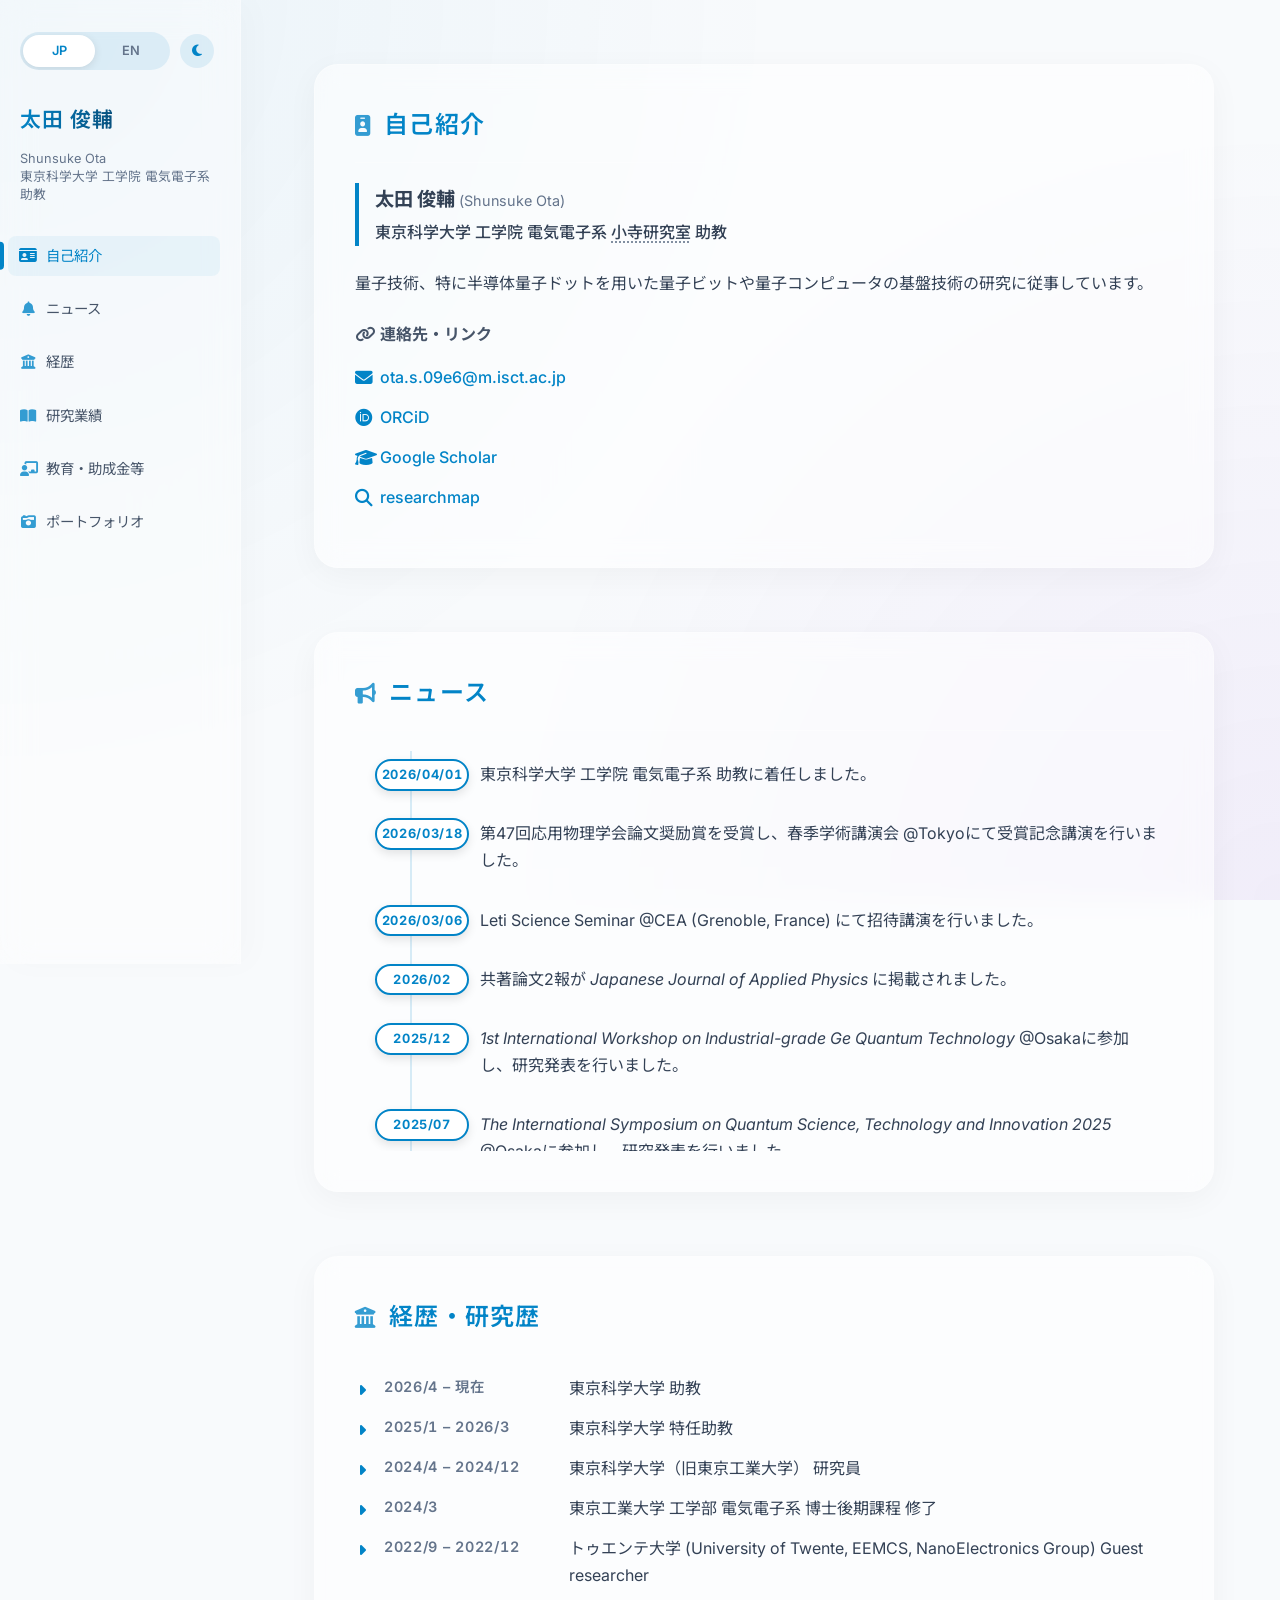
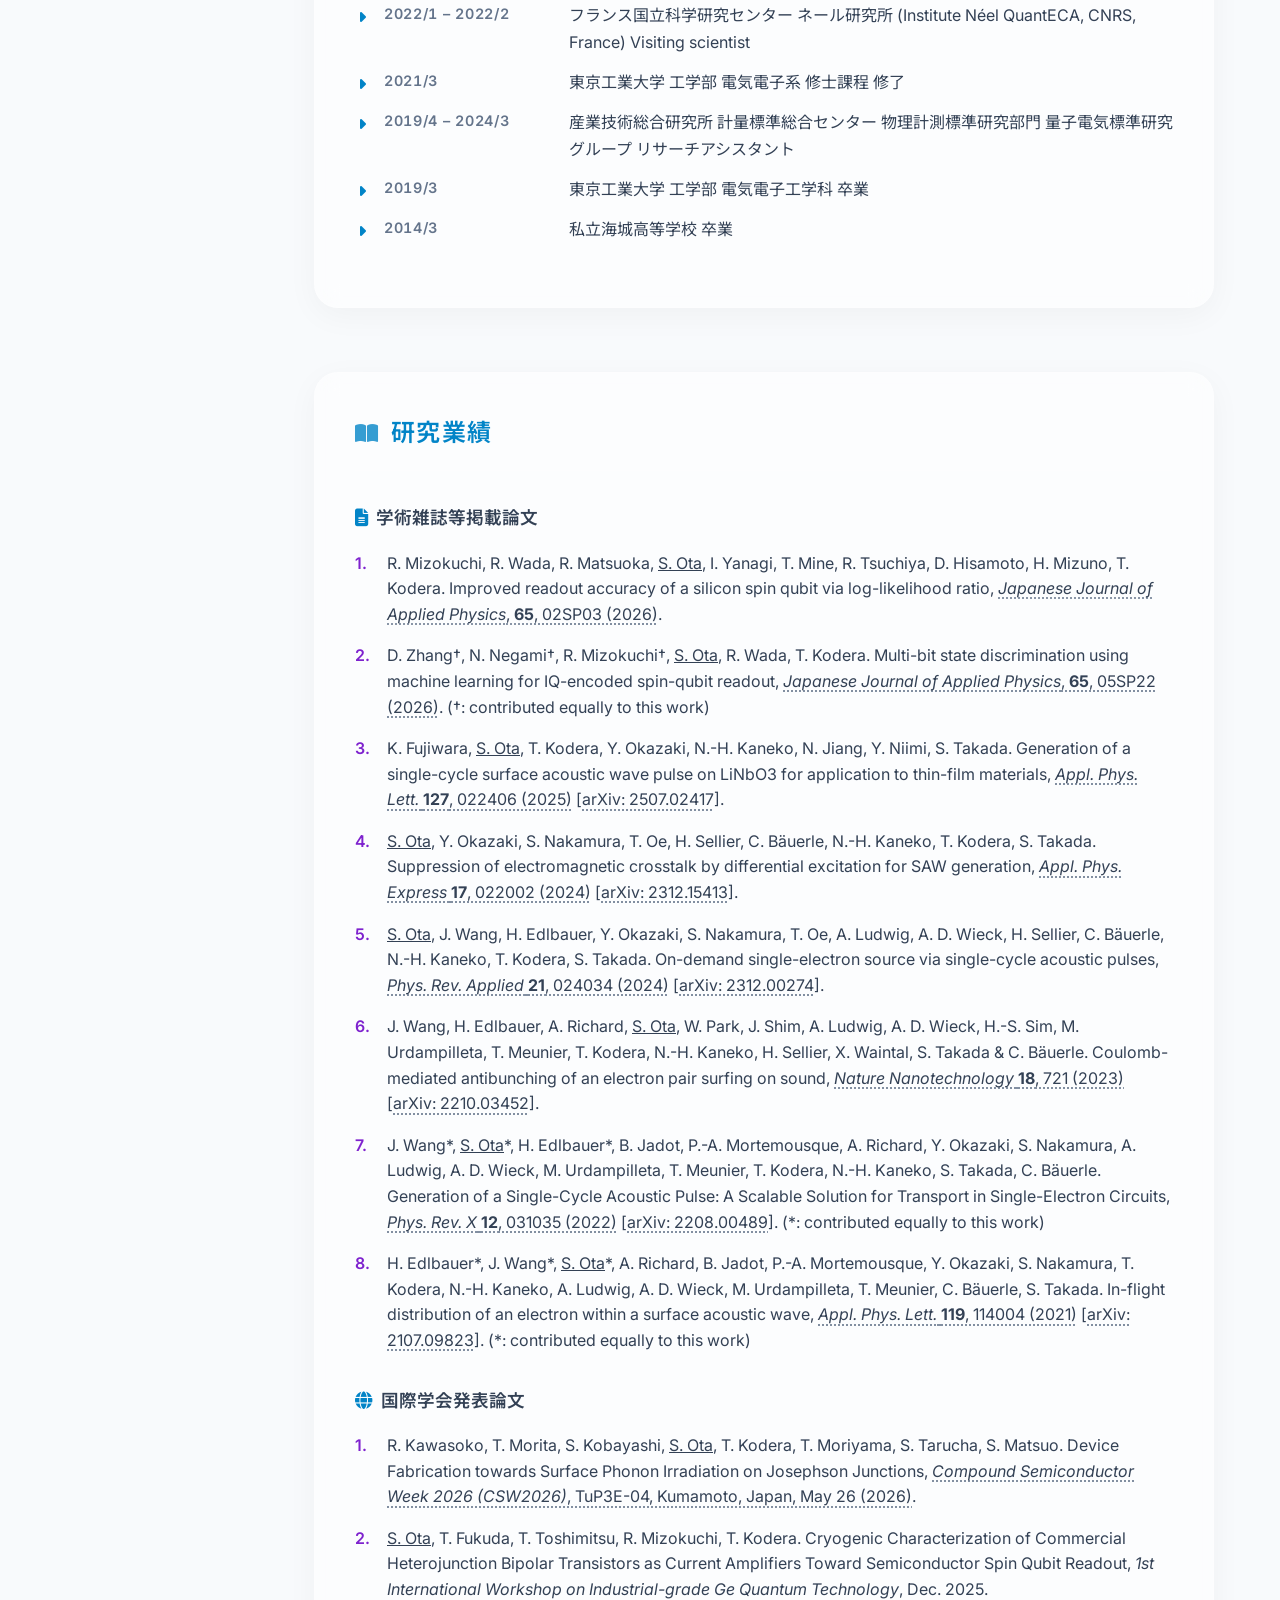
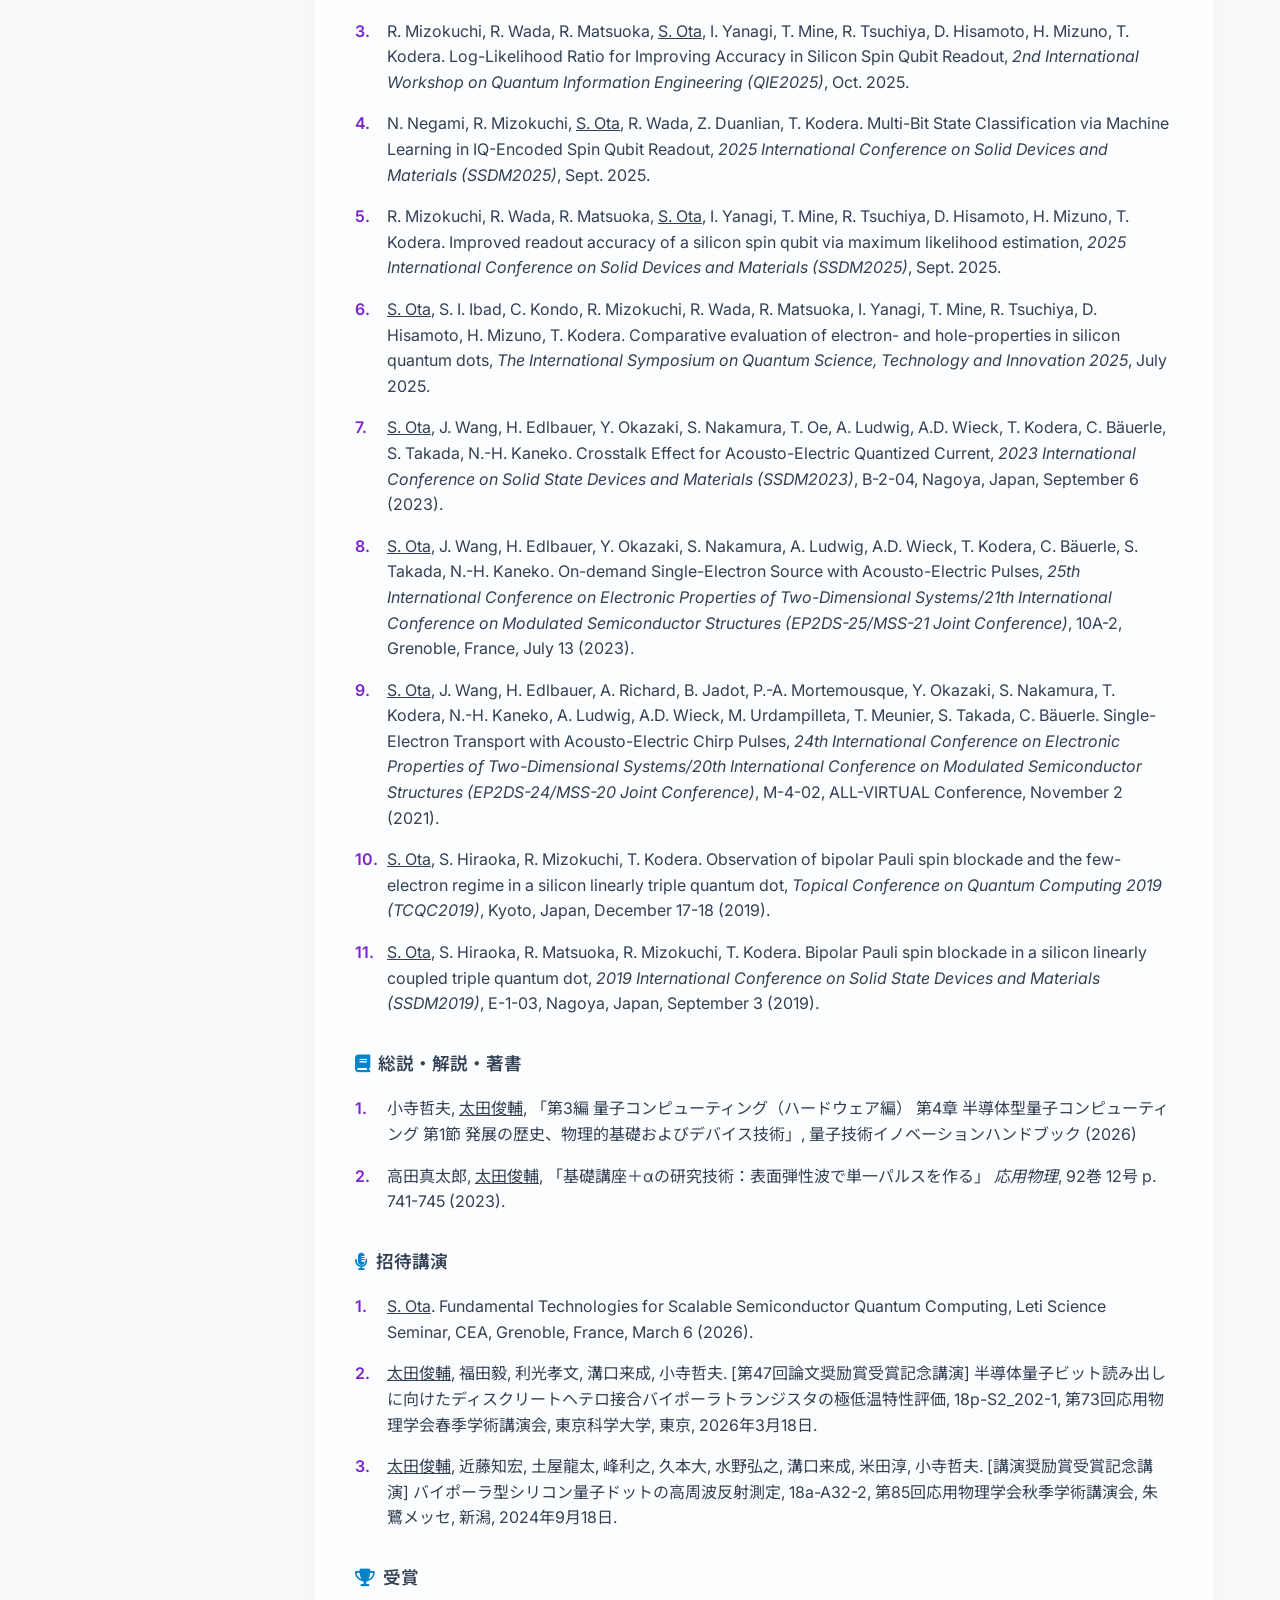
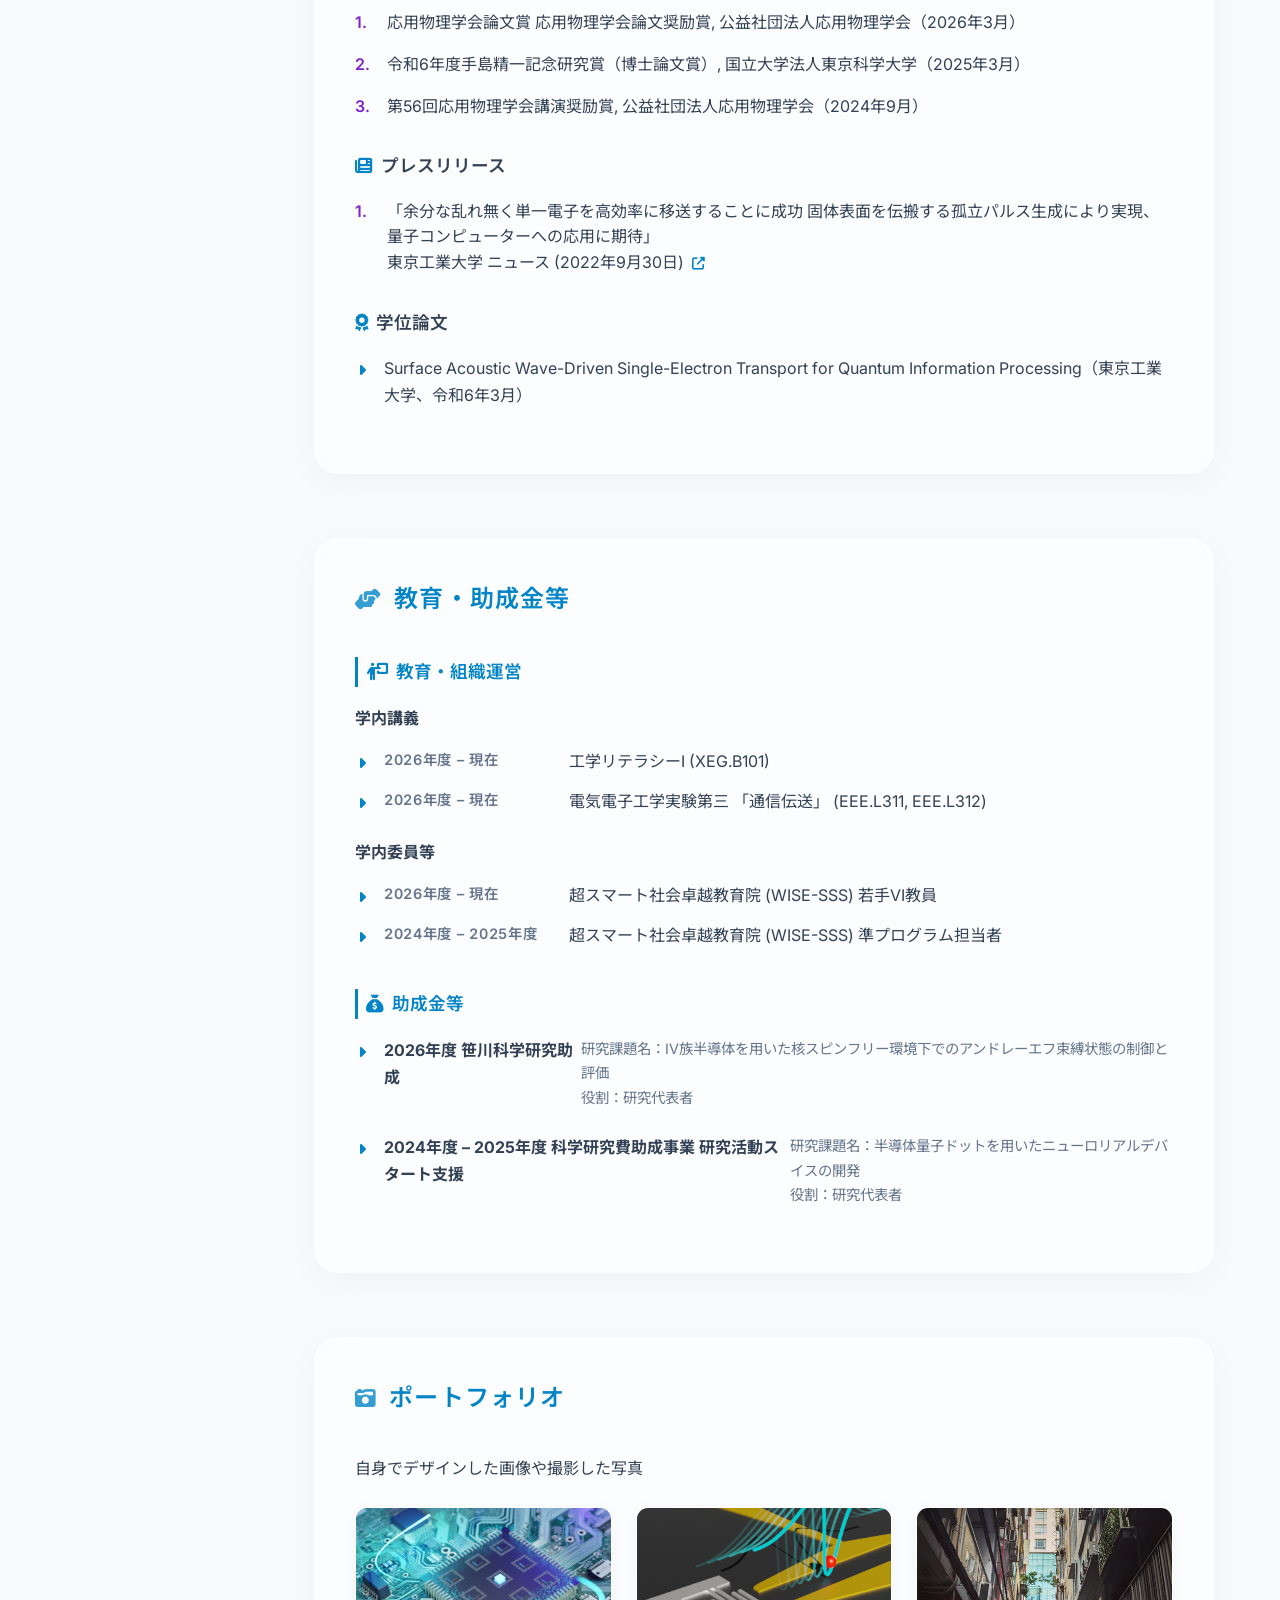
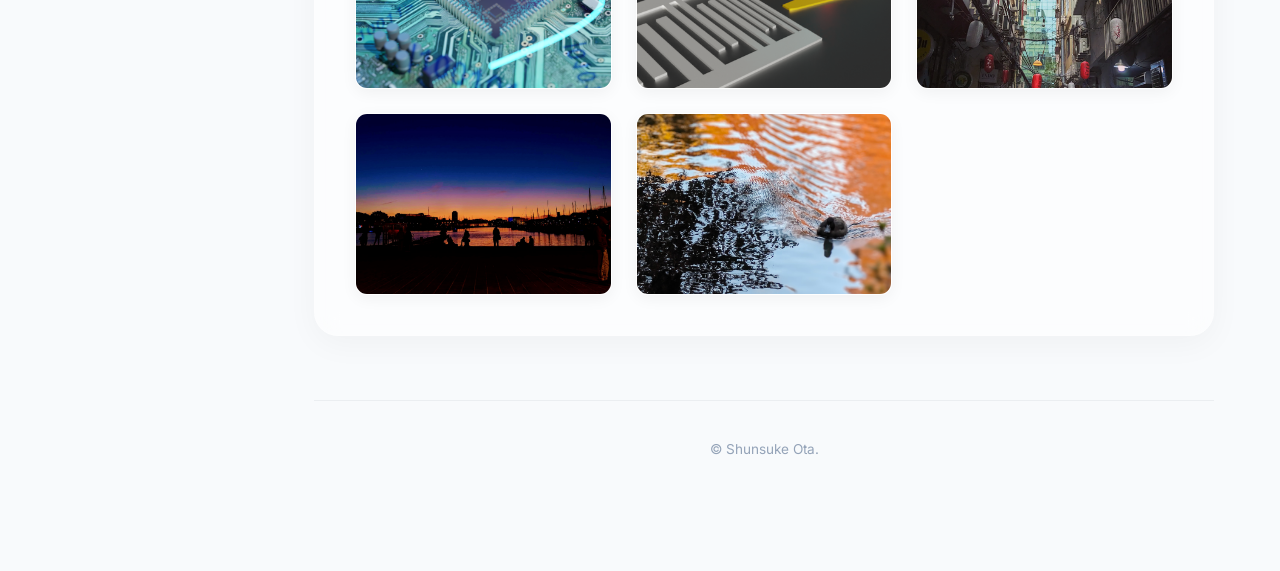
==== index.html @ 8a430a38 "feat: add CSW2026 conference presentation to publication list" ====
<!DOCTYPE html>
<html lang="ja">

<head>
    <!-- Google tag (gtag.js) -->
    <script async src="https://www.googletagmanager.com/gtag/js?id=G-ME966BPNKD"></script>
    <script>
        window.dataLayer = window.dataLayer || [];
        function gtag() { dataLayer.push(arguments); }
        gtag('js', new Date());

        gtag('config', 'G-ME966BPNKD');
    </script>

    <meta charset="UTF-8">
    <meta name="viewport" content="width=device-width, initial-scale=1.0">
    <title>Shunsuke Ota | Assistant Professor</title>
    <!-- モダンなフォントの導入 -->
    <link rel="preconnect" href="https://fonts.googleapis.com">
    <link rel="preconnect" href="https://fonts.gstatic.com" crossorigin>
    <link
        href="https://fonts.googleapis.com/css2?family=Inter:wght@300;400;600&family=Noto+Sans+JP:wght@300;400;500;700&display=swap"
        rel="stylesheet">
    <!-- FontAwesome の導入 -->
    <link rel="stylesheet" href="https://cdnjs.cloudflare.com/ajax/libs/font-awesome/6.4.0/css/all.min.css">
    <link rel="stylesheet" href="index.css">

    <!-- Google検索結果のサイト名設定（構造化データ） -->
    <script type="application/ld+json">
    {
      "@context": "https://schema.org",
      "@type": "WebSite",
      "name": "Academic website (Shunsuke Ota)",
      "url": "https://shunsuke-ota25.github.io"
    }
    </script>

    <!-- SNSや検索エンジン用のサイト名設定 -->
    <meta property="og:site_name" content="Academic website (Shunsuke Ota)">

</head>

<body>

    <div class="quantum-bg"></div>

    <nav>
        <div class="nav-top-buttons">
            <a href="index-en.html" class="lang-switch-container lang-jp" title="Switch to English">
                <span class="lang-switch-btn active">JP</span>
                <span class="lang-switch-btn">EN</span>
            </a>
            <button id="theme-toggle" title="テーマ切り替え">
                <i class="fas fa-moon"></i>
            </button>
        </div>
        <h1>太田 俊輔</h1>
        <p>Shunsuke Ota<br>東京科学大学 工学院 電気電子系 助教</p>
        <ul>
            <li><a href="#profile" class="active"><i class="fas fa-id-card"></i>自己紹介</a></li>
            <li><a href="#news"><i class="fas fa-bell"></i>ニュース</a></li>
            <li><a href="#career"><i class="fas fa-building-columns"></i>経歴</a></li>
            <li><a href="#publications"><i class="fas fa-book-open"></i>研究業績</a></li>
            <li><a href="#activities"><i class="fas fa-chalkboard-user"></i>教育・助成金等</a></li>
            <li><a href="#portfolio"><i class="fas fa-camera-retro"></i>ポートフォリオ</a></li>
        </ul>
    </nav>

    <main>
        <section id="profile">
            <h2><i class="fas fa-id-badge"></i>自己紹介</h2>
            <div style="margin-bottom: 1.5rem; border-left: 4px solid var(--accent-cyan); padding-left: 1rem;">
                <p style="margin: 0; font-size: 1.2rem; font-weight: 700; color: var(--text-color);">太田 俊輔 <span
                        style="font-size: 0.9rem; font-weight: 400; color: #64748b;">(Shunsuke Ota)</span></p>
                <p style="margin: 0.2rem 0 0 0; font-weight: 500;">東京科学大学 工学院 電気電子系 <a
                        href="http://www.quantum.ee.e.titech.ac.jp/" target="_blank" rel="noopener noreferrer"
                        class="stealth-link" title="小寺研究室">小寺研究室</a> 助教</p>
            </div>

            <p>量子技術、特に半導体量子ドットを用いた量子ビットや量子コンピュータの基盤技術の研究に従事しています。</p>

            <div style="margin-top: 1.5rem;">
                <strong style="color: #475569;"><i class="fas fa-link" style="margin-right: 5px;"></i>連絡先・リンク</strong>
                <ul class="contact-list">
                    <li><i class="fas fa-envelope"></i> <a
                            href="mailto:ota.s.09e6@m.isct.ac.jp">ota.s.09e6@m.isct.ac.jp</a></li>
                    <li><i class="fab fa-orcid"></i> <a href="https://orcid.org/0000-0001-9884-0443"
                            target="_blank">ORCiD</a></li>
                    <li><i class="fas fa-graduation-cap"></i> <a
                            href="https://scholar.google.co.jp/citations?user=gkm5IYAAAAAJ&hl=ja" target="_blank">Google
                            Scholar</a></li>
                    <li><i class="fas fa-search"></i> <a href="https://researchmap.jp/shunsuke_ota"
                            target="_blank">researchmap</a></li>
                </ul>
            </div>
        </section>

        <section id="news">
            <h2><i class="fas fa-bullhorn"></i>ニュース</h2>
            <div class="news-container">
                <ul class="timeline-list">
                    <li><span class="date">2026/04/01</span> 東京科学大学 工学院 電気電子系 助教に着任しました。</li>
                    <li><span class="date">2026/03/18</span> 第47回応用物理学会論文奨励賞を受賞し、春季学術講演会 @Tokyoにて受賞記念講演を行いました。</li>
                    <li><span class="date">2026/03/06</span> Leti Science Seminar @CEA (Grenoble, France) にて招待講演を行いました。
                    </li>
                    <li><span class="date">2026/02</span> 共著論文2報が <em>Japanese Journal of Applied
                            Physics</em> に掲載されました。</li>
                    <li><span class="date">2025/12</span> <em>1st International Workshop on Industrial-grade Ge Quantum
                            Technology</em> @Osakaに参加し、研究発表を行いました。</li>
                    <li><span class="date">2025/07</span> <em>The International Symposium on Quantum Science, Technology
                            and Innovation 2025</em> @Osakaに参加し、研究発表を行いました。</li>
                    <li><span class="date">2025/03</span> 令和6年度手島精一記念研究賞（博士論文賞）を受賞しました。</li>
                    <li><span class="date">2025/01</span> 東京科学大学 特任助教に着任しました。</li>
                    <li><span class="date">2025</span> 共著論文が <em>Appl. Phys. Lett.</em> に掲載されました。</li>
                    <li><span class="date">2024/09</span> 第56回応用物理学会講演奨励賞を受賞し、秋季学術講演会 @Niigataにて受賞記念講演を行いました。</li>
                    <li><span class="date">2024/04</span> 東京工業大学 研究員に着任しました。</li>
                    <li><span class="date">2024/03</span> 博士（工学）の学位を取得しました。</li>
                    <li><span class="date">2024/02</span> 筆頭論文が <em>Phys. Rev. Applied</em> と <em>Appl. Phys.
                            Express</em> に掲載されました。</li>
                </ul>
            </div>
        </section>

        <section id="career">
            <h2><i class="fas fa-building-columns"></i>経歴・研究歴</h2>
            <ul class="indent-list arrow-list">
                <li><span class="date">2026/4 – 現在</span> 東京科学大学 助教</li>
                <li><span class="date">2025/1 – 2026/3</span> 東京科学大学 特任助教</li>
                <li><span class="date">2024/4 – 2024/12</span> 東京科学大学（旧東京工業大学） 研究員</li>
                <li><span class="date">2024/3</span> 東京工業大学 工学部 電気電子系 博士後期課程 修了</li>
                <li><span class="date">2022/9 – 2022/12</span> トゥエンテ大学 (University of Twente, EEMCS, NanoElectronics
                    Group) Guest researcher</li>
                <li><span class="date">2022/1 – 2022/2</span> フランス国立科学研究センター ネール研究所 (Institute Néel QuantECA, CNRS,
                    France) Visiting scientist</li>
                <li><span class="date">2021/3</span> 東京工業大学 工学部 電気電子系 修士課程 修了</li>
                <li><span class="date">2019/4 – 2024/3</span> 産業技術総合研究所 計量標準総合センター 物理計測標準研究部門 量子電気標準研究グループ リサーチアシスタント
                </li>
                <li><span class="date">2019/3</span> 東京工業大学 工学部 電気電子工学科 卒業</li>
                <li><span class="date">2014/3</span> 私立海城高等学校 卒業</li>
            </ul>
        </section>

        <!-- ※順番を入れ替え（Publicationsが先、Activitiesが後） -->

        <section id="publications">
            <h2><i class="fas fa-book-open"></i>研究業績</h2>



            <h3 style="color:var(--text-color); font-size:1.1rem; font-weight:600; margin-top:2rem;"><i
                    class="fas fa-file-lines" style="color:var(--accent-cyan); margin-right:8px;"></i>学術雑誌等掲載論文</h3>
            <ul class="number-list">
                <li>R. Mizokuchi, R. Wada, R. Matsuoka, <u>S. Ota</u>, I. Yanagi, T. Mine, R. Tsuchiya, D. Hisamoto, H.
                    Mizuno,
                    T. Kodera. Improved readout accuracy of a silicon spin qubit via log-likelihood ratio, <a
                        href="https://doi.org/10.35848/1347-4065/ae2d60" target="_blank" rel="noopener noreferrer"
                        class="stealth-link"><em>Japanese Journal of Applied Physics</em>, <strong>65</strong>, 02SP03
                        (2026)</a>.</li>
                <li>D. Zhang†, N. Negami†, R. Mizokuchi†, <u>S. Ota</u>, R. Wada, T. Kodera. Multi-bit state
                    discrimination
                    using machine learning for IQ-encoded spin-qubit readout, <a
                        href="https://iopscience.iop.org/article/10.35848/1347-4065/ae4520" target="_blank"
                        rel="noopener noreferrer" class="stealth-link"><em>Japanese Journal of Applied Physics</em>,
                        <strong>65</strong>, 05SP22 (2026)</a>. (†: contributed equally to this work)</li>
                <li>K. Fujiwara, <u>S. Ota</u>, T. Kodera, Y. Okazaki, N.-H. Kaneko, N. Jiang, Y. Niimi, S. Takada.
                    Generation
                    of a single-cycle surface acoustic wave pulse on LiNbO3 for application to thin-film materials,
                    <a href="https://doi.org/10.1063/5.0270260" target="_blank" rel="noopener noreferrer"
                        class="stealth-link"><em>Appl. Phys. Lett.</em> <strong>127</strong>, 022406 (2025)</a> [<a
                        href="https://arxiv.org/abs/2507.02417" target="_blank" rel="noopener noreferrer"
                        class="stealth-link">arXiv: 2507.02417</a>].
                </li>
                <li><u>S. Ota</u>, Y. Okazaki, S. Nakamura, T. Oe, H. Sellier, C. Bäuerle, N.-H. Kaneko, T. Kodera, S.
                    Takada.
                    Suppression of electromagnetic crosstalk by differential excitation for SAW generation, <a
                        href="https://iopscience.iop.org/article/10.35848/1882-0786/ad253f" target="_blank"
                        rel="noopener noreferrer" class="stealth-link"><em>Appl. Phys. Express</em> <strong>17</strong>,
                        022002 (2024)</a> [<a href="https://arxiv.org/abs/2312.15413" target="_blank"
                        rel="noopener noreferrer" class="stealth-link">arXiv: 2312.15413</a>].</li>
                <li><u>S. Ota</u>, J. Wang, H. Edlbauer, Y. Okazaki, S. Nakamura, T. Oe, A. Ludwig, A. D. Wieck, H.
                    Sellier, C.
                    Bäuerle, N.-H. Kaneko, T. Kodera, S. Takada. On-demand single-electron source via single-cycle
                    acoustic pulses, <a href="https://doi.org/10.1103/PhysRevApplied.21.024034" target="_blank"
                        rel="noopener noreferrer" class="stealth-link"><em>Phys. Rev. Applied</em> <strong>21</strong>,
                        024034 (2024)</a> [<a href="https://arxiv.org/abs/2312.00274" target="_blank"
                        rel="noopener noreferrer" class="stealth-link">arXiv: 2312.00274</a>].</li>
                <li>J. Wang, H. Edlbauer, A. Richard, <u>S. Ota</u>, W. Park, J. Shim, A. Ludwig, A. D. Wieck, H.-S.
                    Sim, M.
                    Urdampilleta, T. Meunier, T. Kodera, N.-H. Kaneko, H. Sellier, X. Waintal, S. Takada & C. Bäuerle.
                    Coulomb-mediated antibunching of an electron pair surfing on sound, <a
                        href="https://www.nature.com/articles/s41565-023-01368-5" target="_blank"
                        rel="noopener noreferrer" class="stealth-link"><em>Nature Nanotechnology</em>
                        <strong>18</strong>, 721 (2023)</a> [<a href="https://arxiv.org/abs/2210.03452" target="_blank"
                        rel="noopener noreferrer" class="stealth-link">arXiv: 2210.03452</a>].
                </li>
                <li>J. Wang*, <u>S. Ota</u>*, H. Edlbauer*, B. Jadot, P.-A. Mortemousque, A. Richard, Y. Okazaki, S.
                    Nakamura,
                    A. Ludwig, A. D. Wieck, M. Urdampilleta, T. Meunier, T. Kodera, N.-H. Kaneko, S. Takada, C. Bäuerle.
                    Generation of a Single-Cycle Acoustic Pulse: A Scalable Solution for Transport in Single-Electron
                    Circuits, <a href="https://doi.org/10.1103/PhysRevX.12.031035" target="_blank"
                        rel="noopener noreferrer" class="stealth-link"><em>Phys. Rev. X</em> <strong>12</strong>, 031035
                        (2022)</a> [<a href="https://arxiv.org/abs/2208.00489" target="_blank" rel="noopener noreferrer"
                        class="stealth-link">arXiv: 2208.00489</a>]. (*: contributed equally to this
                    work)</li>
                <li>H. Edlbauer*, J. Wang*, <u>S. Ota</u>*, A. Richard, B. Jadot, P.-A. Mortemousque, Y. Okazaki, S.
                    Nakamura,
                    T. Kodera, N.-H. Kaneko, A. Ludwig, A. D. Wieck, M. Urdampilleta, T. Meunier, C. Bäuerle, S. Takada.
                    In-flight distribution of an electron within a surface acoustic wave, <a
                        href="https://pubs.aip.org/aip/apl/article-abstract/119/11/114004/39957/In-flight-distribution-of-an-electron-within-a?redirectedFrom=fulltext"
                        target="_blank" rel="noopener noreferrer" class="stealth-link"><em>Appl. Phys. Lett.</em>
                        <strong>119</strong>, 114004 (2021)</a> [<a href="https://arxiv.org/abs/2107.09823"
                        target="_blank" rel="noopener noreferrer" class="stealth-link">arXiv: 2107.09823</a>]. (*:
                    contributed equally to this work)
                </li>
            </ul>

            <h3 style="color:var(--text-color); font-size:1.1rem; font-weight:600; margin-top:2rem;"><i
                    class="fas fa-globe" style="color:var(--accent-cyan); margin-right:8px;"></i>国際学会発表論文</h3>
            <ul class="number-list">
                <li>R. Kawasoko, T. Morita, S. Kobayashi, <u>S. Ota</u>, T. Kodera, T. Moriyama, S. Tarucha, S. Matsuo.
                    Device Fabrication towards Surface Phonon Irradiation on Josephson Junctions, <a
                        href="https://pub.confit.atlas.jp/en/event/csw2026/presentation/TuP3E-04" target="_blank"
                        rel="noopener noreferrer" class="stealth-link"><em>Compound Semiconductor Week 2026
                            (CSW2026)</em>, TuP3E-04, Kumamoto, Japan, May 26 (2026)</a>.</li>
                <li><u>S. Ota</u>, T. Fukuda, T. Toshimitsu, R. Mizokuchi, T. Kodera. Cryogenic Characterization of
                    Commercial
                    Heterojunction Bipolar Transistors as Current Amplifiers Toward Semiconductor Spin Qubit Readout,
                    <em>1st International Workshop on Industrial-grade Ge Quantum Technology</em>, Dec. 2025.
                </li>
                <li>R. Mizokuchi, R. Wada, R. Matsuoka, <u>S. Ota</u>, I. Yanagi, T. Mine, R. Tsuchiya, D. Hisamoto, H.
                    Mizuno,
                    T. Kodera. Log-Likelihood Ratio for Improving Accuracy in Silicon Spin Qubit Readout, <em>2nd
                        International Workshop on Quantum Information Engineering (QIE2025)</em>, Oct. 2025.</li>
                <li>N. Negami, R. Mizokuchi, <u>S. Ota</u>, R. Wada, Z. Duanlian, T. Kodera. Multi-Bit State
                    Classification via
                    Machine Learning in IQ-Encoded Spin Qubit Readout, <em>2025 International Conference on Solid
                        Devices and Materials (SSDM2025)</em>, Sept. 2025.</li>
                <li>R. Mizokuchi, R. Wada, R. Matsuoka, <u>S. Ota</u>, I. Yanagi, T. Mine, R. Tsuchiya, D. Hisamoto, H.
                    Mizuno,
                    T. Kodera. Improved readout accuracy of a silicon spin qubit via maximum likelihood estimation,
                    <em>2025 International Conference on Solid Devices and Materials (SSDM2025)</em>, Sept. 2025.
                </li>
                <li><u>S. Ota</u>, S. I. Ibad, C. Kondo, R. Mizokuchi, R. Wada, R. Matsuoka, I. Yanagi, T. Mine, R.
                    Tsuchiya,
                    D. Hisamoto, H. Mizuno, T. Kodera. Comparative evaluation of electron- and hole-properties in
                    silicon quantum dots, <em>The International Symposium on Quantum Science, Technology and Innovation
                        2025</em>, July 2025.</li>
                <li><u>S. Ota</u>, J. Wang, H. Edlbauer, Y. Okazaki, S. Nakamura, T. Oe, A. Ludwig, A.D. Wieck, T.
                    Kodera, C.
                    Bäuerle, S. Takada, N.-H. Kaneko. Crosstalk Effect for Acousto-Electric Quantized Current, <em>2023
                        International Conference on Solid State Devices and Materials (SSDM2023)</em>, B-2-04, Nagoya,
                    Japan, September 6 (2023).</li>
                <li><u>S. Ota</u>, J. Wang, H. Edlbauer, Y. Okazaki, S. Nakamura, A. Ludwig, A.D. Wieck, T. Kodera, C.
                    Bäuerle,
                    S. Takada, N.-H. Kaneko. On-demand Single-Electron Source with Acousto-Electric Pulses, <em>25th
                        International Conference on Electronic Properties of Two-Dimensional Systems/21th International
                        Conference on Modulated Semiconductor Structures (EP2DS-25/MSS-21 Joint Conference)</em>, 10A-2,
                    Grenoble, France, July 13 (2023).</li>
                <li><u>S. Ota</u>, J. Wang, H. Edlbauer, A. Richard, B. Jadot, P.-A. Mortemousque, Y. Okazaki, S.
                    Nakamura, T.
                    Kodera, N.-H. Kaneko, A. Ludwig, A.D. Wieck, M. Urdampilleta, T. Meunier, S. Takada, C. Bäuerle.
                    Single-Electron Transport with Acousto-Electric Chirp Pulses, <em>24th International Conference on
                        Electronic Properties of Two-Dimensional Systems/20th International Conference on Modulated
                        Semiconductor Structures (EP2DS-24/MSS-20 Joint Conference)</em>, M-4-02, ALL-VIRTUAL
                    Conference, November 2 (2021).</li>
                <li><u>S. Ota</u>, S. Hiraoka, R. Mizokuchi, T. Kodera. Observation of bipolar Pauli spin blockade and
                    the
                    few-electron regime in a silicon linearly triple quantum dot, <em>Topical Conference on Quantum
                        Computing 2019 (TCQC2019)</em>, Kyoto, Japan, December 17-18 (2019).</li>
                <li><u>S. Ota</u>, S. Hiraoka, R. Matsuoka, R. Mizokuchi, T. Kodera. Bipolar Pauli spin blockade in a
                    silicon
                    linearly coupled triple quantum dot, <em>2019 International Conference on Solid State Devices and
                        Materials (SSDM2019)</em>, E-1-03, Nagoya, Japan, September 3 (2019).</li>
            </ul>

            <h3 style="color:var(--text-color); font-size:1.1rem; font-weight:600; margin-top:2rem;"><i
                    class="fas fa-book" style="color:var(--accent-cyan); margin-right:8px;"></i>総説・解説・著書</h3>
            <ul class="number-list">
                <li>小寺哲夫, <u>太田俊輔</u>, 「第3編 量子コンピューティング（ハードウェア編） 第4章 半導体型量子コンピューティング 第1節
                    発展の歴史、物理的基礎およびデバイス技術」, 量子技術イノベーションハンドブック (2026)</li>
                <li>高田真太郎, <u>太田俊輔</u>, 「基礎講座＋αの研究技術：表面弾性波で単一パルスを作る」 <em>応用物理</em>, 92巻 12号 p. 741-745 (2023).</li>
            </ul>

            <h3 style="color:var(--text-color); font-size:1.1rem; font-weight:600; margin-top:2rem;"><i
                    class="fas fa-microphone-lines" style="color:var(--accent-cyan); margin-right:8px;"></i>招待講演</h3>
            <ul class="number-list">
                <li><u>S. Ota</u>. Fundamental Technologies for Scalable Semiconductor Quantum Computing, Leti
                    Science Seminar, CEA, Grenoble, France, March 6 (2026).</li>
                <li><u>太田俊輔</u>, 福田毅, 利光孝文, 溝口来成, 小寺哲夫. [第47回論文奨励賞受賞記念講演]
                    半導体量子ビット読み出しに向けたディスクリートヘテロ接合バイポーラトランジスタの極低温特性評価, 18p-S2_202-1, 第73回応用物理学会春季学術講演会,
                    東京科学大学, 東京, 2026年3月18日.</li>
                <li><u>太田俊輔</u>, 近藤知宏, 土屋龍太, 峰利之, 久本大, 水野弘之, 溝口来成, 米田淳, 小寺哲夫. [講演奨励賞受賞記念講演] バイポーラ型シリコン量子ドットの高周波反射測定,
                    18a-A32-2, 第85回応用物理学会秋季学術講演会, 朱鷺メッセ, 新潟, 2024年9月18日.</li>
            </ul>

            <h3 style="color:var(--text-color); font-size:1.1rem; font-weight:600; margin-top:2rem;"><i
                    class="fas fa-trophy" style="color:var(--accent-cyan); margin-right:8px;"></i>受賞</h3>
            <ul class="number-list">
                <li>応用物理学会論文賞 応用物理学会論文奨励賞, 公益社団法人応用物理学会（2026年3月）</li>
                <li>令和6年度手島精一記念研究賞（博士論文賞）, 国立大学法人東京科学大学（2025年3月）</li>
                <li>第56回応用物理学会講演奨励賞, 公益社団法人応用物理学会（2024年9月）</li>
            </ul>

            <h3 style="color:var(--text-color); font-size:1.1rem; font-weight:600; margin-top:2rem;"><i
                    class="fas fa-newspaper" style="color:var(--accent-cyan); margin-right:8px;"></i>プレスリリース</h3>
            <ul class="number-list">
                <li>「余分な乱れ無く単一電子を高効率に移送することに成功 固体表面を伝搬する孤立パルス生成により実現、量子コンピューターへの応用に期待」<br>
                    東京工業大学 ニュース (2022年9月30日) <a href="https://www.titech.ac.jp/news/2022/064783" target="_blank"
                        rel="noopener noreferrer"><i class="fas fa-external-link-alt"
                            style="font-size: 0.8rem; margin-left: 4px;"></i></a>
                </li>
            </ul>

            <h3 style="color:var(--text-color); font-size:1.1rem; font-weight:600; margin-top:2rem;"><i
                    class="fas fa-award" style="color:var(--accent-cyan); margin-right:8px;"></i>学位論文</h3>
            <ul class="indent-list arrow-list">
                <li>Surface Acoustic Wave-Driven Single-Electron Transport for Quantum Information
                    Processing（東京工業大学、令和6年3月）</li>
            </ul>
        </section>

        <section id="activities">
            <h2><i class="fas fa-handshake-angle"></i>教育・助成金等</h2>
            <div style="margin-bottom: 2.5rem;">
                <h3
                    style="color:var(--accent-cyan); font-weight:600; font-size:1.1rem; border-left: 3px solid var(--accent-cyan); padding-left: 0.5rem;">
                    <i class="fas fa-person-chalkboard" style="margin-right: 8px;"></i>教育・組織運営
                </h3>
                <p><strong>学内講義</strong></p>
                <ul class="indent-list arrow-list">
                    <li><span class="date">2026年度 – 現在</span> 工学リテラシーI (XEG.B101)</li>
                    <li><span class="date">2026年度 – 現在</span> 電気電子工学実験第三 「通信伝送」 (EEE.L311,
                        EEE.L312)</li>
                </ul>
                <p><strong>学内委員等</strong></p>
                <ul class="indent-list arrow-list">
                    <li><span class="date">2026年度 – 現在</span> 超スマート社会卓越教育院 (WISE-SSS)
                        若手VI教員</li>
                    <li><span class="date">2024年度 – 2025年度</span> 超スマート社会卓越教育院 (WISE-SSS) 準プログラム担当者
                    </li>
                </ul>
            </div>

            <div>
                <h3
                    style="color:var(--accent-cyan); font-weight:600; font-size:1.1rem; border-left: 3px solid var(--accent-cyan); padding-left: 0.5rem;">
                    <i class="fas fa-sack-dollar" style="margin-right: 8px;"></i>助成金等
                </h3>
                <ul class="indent-list arrow-list">
                    <li style="margin-bottom: 1.5rem;">
                        <strong>2026年度 笹川科学研究助成</strong><br>
                        <span style="color:#64748b; font-size:0.9rem;">研究課題名：IV族半導体を用いた核スピンフリー環境下でのアンドレーエフ束縛状態の制御と評価<br>
                            役割：研究代表者</span>
                    </li>
                    <li>
                        <strong>2024年度 – 2025年度 科学研究費助成事業 研究活動スタート支援</strong><br>
                        <span style="color:#64748b; font-size:0.9rem;">研究課題名：半導体量子ドットを用いたニューロリアルデバイスの開発<br>
                            役割：研究代表者</span>
                    </li>
                </ul>
            </div>
        </section>

        <section id="portfolio">
            <h2><i class="fas fa-camera-retro"></i>ポートフォリオ</h2>
            <p>自身でデザインした画像や撮影した写真</p>
            <div class="portfolio-grid">
                <div class="portfolio-item">
                    <img src="images/chip.png" alt="デバイスチップ画像"
                        style="width: 100%; height: 180px; object-fit: cover; display: block;">
                    <div class="portfolio-caption">半導体チップ概念図</div>
                </div>
                <div class="portfolio-item">
                    <img src="images/saw.png" alt="表面弾性波デバイス"
                        style="width: 100%; height: 180px; object-fit: cover; display: block;">
                    <div class="portfolio-caption">表面弾性波デバイス概念図</div>
                </div>
                <div class="portfolio-item">
                    <img src="images/Thái Văn Lung Quận 1.png" alt="ホーチミン"
                        style="width: 100%; height: 180px; object-fit: cover; display: block;">
                    <div class="portfolio-caption">Thái Văn Lung Quận 1</div>
                </div>
                <div class="portfolio-item">
                    <img src="images/マルセイユ.jpg" alt="マルセイユ"
                        style="width: 100%; height: 180px; object-fit: cover; display: block;">
                    <div class="portfolio-caption">Marseille</div>
                </div>
                <div class="portfolio-item">
                    <img src="images/井の頭公園 Tokyo.jpg" alt="井の頭公園"
                        style="width: 100%; height: 180px; object-fit: cover; display: block;">
                    <div class="portfolio-caption">井の頭公園</div>
                </div>
            </div>
        </section>

        <div
            style="text-align: center; margin-top: 3rem; padding-top: 1.5rem; border-top: 1px solid rgba(15, 23, 42, 0.05);">
            <p style="color: #94a3b8; font-size: 0.85rem;">&copy; Shunsuke Ota.</p>
        </div>
    </main>

    <!-- トップに戻るボタン -->
    <a href="#" id="back-to-top" title="トップへ戻る">
        <i class="fas fa-arrow-up"></i>
    </a>

    <!-- ライトボックス (ポートフォリオ拡大表示用) -->
    <div id="lightbox" class="lightbox">
        <img src="" alt="拡大画像">
        <div class="lightbox-caption"></div>
    </div>

    <script>
        // スクロール検知でトップに戻るボタンを表示・非表示
        window.addEventListener('scroll', function () {
            var backToTop = document.getElementById('back-to-top');
            if (window.scrollY > 300) {
                backToTop.classList.add('show');
            } else {
                backToTop.classList.remove('show');
            }
        });

        // スムーズスクロール
        document.getElementById('back-to-top').addEventListener('click', function (e) {
            e.preventDefault();
            window.scrollTo({
                top: 0,
                behavior: 'smooth'
            });
        });

        // スクロールスパイ（アクティブメニューのハイライト）
        document.addEventListener('DOMContentLoaded', function () {
            const sections = document.querySelectorAll('main section');
            const navLinks = document.querySelectorAll('nav ul li a');

            // 画面中央付近を監視の基準とする設定
            const observerOptions = {
                root: null,
                rootMargin: '-30% 0px -50% 0px',
                threshold: 0
            };

            const observer = new IntersectionObserver(function (entries) {
                entries.forEach(entry => {
                    if (entry.isIntersecting) {
                        const activeId = entry.target.getAttribute('id');

                        // まずすべてのリンクから active を外す
                        navLinks.forEach(link => link.classList.remove('active'));

                        // 今見えているセクションのリンクに active を付ける
                        const activeLink = document.querySelector(`nav ul li a[href="#${activeId}"]`);
                        if (activeLink) {
                            activeLink.classList.add('active');
                        }
                    }
                });
            }, observerOptions);

            sections.forEach(section => {
                observer.observe(section);
            });

            // --- ポートフォリオのライトボックス（画像拡大）機能 ---
            const lightbox = document.getElementById('lightbox');
            const lightboxImg = lightbox.querySelector('img');
            const lightboxCaption = lightbox.querySelector('.lightbox-caption');
            const portfolioImages = document.querySelectorAll('.portfolio-item img');

            portfolioImages.forEach(img => {
                img.addEventListener('click', function (e) {
                    e.stopPropagation(); // 他のクリックイベントを防ぐ
                    lightboxImg.src = this.src;

                    // クリックした画像の兄弟要素（.portfolio-caption）からテキストを取得
                    const captionEl = this.nextElementSibling;
                    if (captionEl && captionEl.classList.contains('portfolio-caption')) {
                        lightboxCaption.textContent = captionEl.textContent;
                    } else {
                        lightboxCaption.textContent = '';
                    }

                    lightbox.classList.add('show');
                });
            });

            // どこかをクリックしたら閉じる（オーバーレイなど）
            document.addEventListener('click', function (e) {
                if (lightbox.classList.contains('show')) {
                    lightbox.classList.remove('show');
                }
            });

            // ライトボックス内の画像からカーソルが離れても閉じる
            lightboxImg.addEventListener('mouseleave', function () {
                if (lightbox.classList.contains('show')) {
                    lightbox.classList.remove('show');
                }
            });
        });
    </script>

    <script src="index.js"></script>
</body>

</html>
---- index.css ----
/* デザイン色彩設計: ライト/ダーク共通 */
:root {
    /* Base Colors (Light Theme) */
    --bg-color: #f8fafc;
    --text-primary: #0f172a;
    --text-secondary: #334155;
    --text-muted: #64748b;
    --accent-cyan: #0284c7;
    --accent-purple: #7e22ce;
    
    /* UI Elements */
    --glass-bg: rgba(255, 255, 255, 0.5);
    --glass-border: rgba(255, 255, 255, 0.3);
    --card-shadow: 0 8px 32px rgba(0, 0, 0, 0.04);
    --nav-bg: rgba(255, 255, 255, 0.4);
    --nav-item-color: #475569;
    --nav-item-hover-bg: rgba(2, 132, 199, 0.06);
    --timeline-line: rgba(2, 132, 199, 0.15);
    --timeline-bg: #ffffff;
}

/* Dark Theme Overrides */
[data-theme='dark'] {
    --bg-color: #0b0f1a;
    --text-primary: #f1f5f9;
    --text-secondary: #e2e8f0;
    --text-muted: #94a3b8;
    --accent-cyan: #38bdf8;
    --accent-purple: #c084fc;
    
    --glass-bg: rgba(15, 23, 42, 0.5);
    --glass-border: rgba(255, 255, 255, 0.08);
    --card-shadow: 0 8px 32px rgba(0, 0, 0, 0.25);
    --nav-bg: rgba(15, 23, 42, 0.6);
    --nav-item-color: #cbd5e1;
    --nav-item-hover-bg: rgba(56, 189, 248, 0.1);
    --timeline-line: rgba(56, 189, 248, 0.2);
    --timeline-bg: #1e293b;
}

body {
    font-family: 'Inter', 'Noto Sans JP', sans-serif;
    line-height: 1.7;
    color: var(--text-secondary);
    margin: 0;
    display: flex;
    background-color: var(--bg-color);
    position: relative;
    overflow-x: hidden;
    scroll-behavior: smooth;
    transition: background-color 0.4s ease, color 0.4s ease;
}

/* 背景: 静的なグラデーション */
.quantum-bg {
    position: fixed;
    top: 0;
    left: 0;
    width: 100vw;
    height: 100vh;
    z-index: -1;
    overflow: hidden;
    background-color: var(--bg-color);
    background: radial-gradient(circle at 0% 0%, rgba(2, 132, 199, 0.06) 0%, transparent 50%),
                radial-gradient(circle at 100% 100%, rgba(126, 34, 206, 0.06) 0%, transparent 50%);
}

/* サイドバー: グラスモフィズム */
nav {
    width: 200px;
    height: 100vh;
    position: fixed;
    background: var(--nav-bg);
    backdrop-filter: blur(16px);
    -webkit-backdrop-filter: blur(16px);
    border-right: 1px solid var(--glass-border);
    padding: 2rem 1.25rem;
    overflow-y: auto;
    box-shadow: 10px 0 30px rgba(0, 0, 0, 0.02);
    z-index: 10;
    transition: background-color 0.4s ease, border-color 0.4s ease;
}

nav h1 {
    font-size: 1.3rem;
    margin-bottom: 0.5rem;
    font-weight: 600;
    letter-spacing: 0.05em;
    background: linear-gradient(90deg, var(--accent-cyan), var(--text-primary));
    -webkit-background-clip: text;
    -webkit-text-fill-color: transparent;
}

nav p {
    font-size: 0.8rem;
    color: var(--text-muted);
    margin-bottom: 2rem;
    font-weight: 400;
    line-height: 1.4;
}

nav ul {
    list-style: none;
    padding: 0;
    margin-bottom: 3rem;
}

nav ul li {
    margin-bottom: 0.8rem;
    position: relative;
}

nav ul li a {
    text-decoration: none;
    color: var(--nav-item-color);
    font-size: 0.9rem;
    transition: all 0.3s ease;
    display: flex;
    align-items: center;
    border-radius: 8px;
    padding: 8px 12px;
    margin-left: -12px;
}

nav ul li a i {
    margin-right: 10px;
    width: 16px;
    text-align: center;
    color: var(--accent-cyan);
    opacity: 0.8;
    transition: all 0.3s ease;
}

nav ul li a:hover,
nav ul li a.active {
    color: var(--accent-cyan);
    background: var(--nav-item-hover-bg);
}

nav ul li a:hover i,
nav ul li a.active i {
    opacity: 1;
    transform: scale(1.1);
}

nav ul li a::before {
    content: "";
    position: absolute;
    left: -20px;
    top: 50%;
    transform: translateY(-50%);
    width: 4px;
    height: 0;
    background-color: var(--accent-cyan);
    transition: height 0.3s ease;
    border-radius: 0 4px 4px 0;
}

nav ul li a.active::before {
    height: 70%;
}

/* ナビ上部のボタン配置用 */
.nav-top-buttons {
    display: flex;
    align-items: center;
    justify-content: flex-start;
    margin-bottom: 2rem;
    gap: 10px;
}

/* 言語スイッチ容器 */
.lang-switch-container {
    display: inline-flex;
    background: rgba(2, 132, 199, 0.1);
    border-radius: 20px;
    padding: 3px;
    position: relative;
    align-items: center;
    cursor: pointer;
    text-decoration: none !important;
    overflow: hidden;
    height: 32px;
}

/* スライドする「にゅるっと」した背景（ピル） */
.lang-switch-container::before {
    content: '';
    position: absolute;
    top: 3px;
    left: 3px;
    width: calc(50% - 3px);
    height: calc(100% - 6px);
    background: var(--timeline-bg);
    border-radius: 16px;
    box-shadow: 0 2px 8px rgba(0, 0, 0, 0.1);
    transition: transform 0.5s cubic-bezier(0.68, -0.6, 0.32, 1.6);
    z-index: 0;
}

/* ページごとのピル位置設定 */
.lang-jp::before { transform: translateX(0); }
.lang-en::before { transform: translateX(100%); }

/* ホバー時の「にゅるっと」した予兆アニメーション */
.lang-switch-container:hover::before {
    transform: scaleX(1.1);
}

.lang-jp:hover::before { transform: translateX(5%) scaleX(1.1); }
.lang-en:hover::before { transform: translateX(95%) scaleX(1.1); }

.lang-switch-btn {
    position: relative;
    z-index: 1;
    padding: 0 12px;
    font-size: 0.8rem;
    font-weight: 600;
    line-height: 26px;
    text-decoration: none !important;
    color: var(--text-muted) !important;
    border-radius: 16px;
    transition: color 0.4s ease;
    width: 48px;
    text-align: center;
}

.lang-switch-btn.active {
    color: var(--accent-cyan) !important;
    background: transparent !important; /* 背景は::beforeで表現 */
    box-shadow: none !important;
}

/* テーマ切り替えボタン */
#theme-toggle {
    background: rgba(2, 132, 199, 0.1);
    border: none;
    color: var(--accent-cyan);
    width: 34px;
    height: 34px;
    border-radius: 50%;
    cursor: pointer;
    display: flex;
    justify-content: center;
    align-items: center;
    transition: all 0.3s ease;
    flex-shrink: 0;
}

#theme-toggle:hover {
    background: var(--accent-cyan);
    color: #fff;
    transform: rotate(20deg);
}

/* メインコンテンツ */
main {
    margin-left: 250px;
    padding: 4rem 5% 6rem 5%;
    max-width: 900px;
    position: relative;
    z-index: 1;
}

/* セクション: グラスモフィズム */
section {
    margin-bottom: 4rem;
    scroll-margin-top: 5rem;
    background: var(--glass-bg);
    backdrop-filter: blur(12px);
    -webkit-backdrop-filter: blur(12px);
    border: 1px solid var(--glass-border);
    padding: 2.5rem;
    border-radius: 24px;
    box-shadow: var(--card-shadow);
    transition: transform 0.4s cubic-bezier(0.175, 0.885, 0.32, 1.275), box-shadow 0.4s, background-color 0.4s, border-color 0.4s;
}

section:hover {
    transform: translateY(-5px);
    border-color: rgba(2, 132, 199, 0.3);
    box-shadow: 0 20px 40px rgba(0, 0, 0, 0.1);
}

h2 {
    border-bottom: 1px solid var(--glass-border);
    padding-bottom: 1rem;
    font-weight: 600;
    font-size: 1.5rem;
    color: var(--accent-cyan);
    letter-spacing: 0.05em;
    margin-top: 0;
    display: flex;
    align-items: center;
}

h2 i {
    margin-right: 12px;
    font-size: 1.3rem;
    opacity: 0.8;
}

.date {
    font-feature-settings: "tnum";
    color: var(--text-muted);
    flex-shrink: 0;
    width: 170px;
    margin-right: 15px;
    display: inline-block;
    font-size: 0.9rem;
    letter-spacing: 0.05em;
    font-weight: 600;
}

/* リストスタイル */
.indent-list {
    list-style: none;
    padding-left: 0;
    margin-bottom: 1.5rem;
}

.indent-list li {
    position: relative;
    padding-left: 1.8rem;
    margin-bottom: 0.8rem;
    color: var(--text-secondary);
    display: flex;
    align-items: flex-start;
}

.indent-list.arrow-list li::before {
    content: "\f0da";
    font-family: "Font Awesome 6 Free";
    font-weight: 900;
    position: absolute;
    left: 0.2rem;
    top: 2px;
    color: var(--accent-cyan);
}

.number-list {
    list-style-type: none;
    counter-reset: my-counter;
    padding-left: 0;
}

.number-list li {
    position: relative;
    padding-left: 2rem;
    margin-bottom: 1rem;
    color: var(--text-secondary);
    line-height: 1.6;
}

.number-list li::before {
    content: counter(my-counter) ".";
    counter-increment: my-counter;
    position: absolute;
    left: 0;
    top: 0;
    font-weight: 600;
    color: var(--accent-purple);
}

p {
    color: var(--text-secondary);
    font-weight: 400;
}

/* リンク装飾 */
main a:not(.portfolio-item a, .stealth-link) {
    color: var(--accent-cyan);
    text-decoration: none;
    position: relative;
    transition: color 0.3s;
    font-weight: 500;
}

main a:not(.portfolio-item a, .stealth-link)::after {
    content: '';
    position: absolute;
    width: 100%;
    transform: scaleX(0);
    height: 2px;
    bottom: -2px;
    left: 0;
    background-color: var(--accent-cyan);
    transform-origin: bottom right;
    transition: transform 0.3s ease-out;
    border-radius: 2px;
}

main a:not(.portfolio-item a, .stealth-link):hover::after {
    transform: scaleX(1);
    transform-origin: bottom left;
}

main a:not(.portfolio-item a, .stealth-link):hover {
    color: var(--accent-purple);
}

.stealth-link {
    color: inherit;
    text-decoration: underline dotted;
    text-decoration-color: var(--text-muted);
    text-underline-offset: 4px;
    transition: all 0.3s ease;
}

.stealth-link:hover {
    color: var(--accent-cyan);
    text-decoration-color: var(--accent-cyan);
}

/* 連絡先 */
.contact-list {
    list-style: none;
    padding: 0;
    margin-top: 1rem;
}

.contact-list li {
    margin-bottom: 0.8rem;
    display: flex;
    align-items: center;
}

.contact-list i {
    width: 25px;
    color: var(--accent-cyan);
    font-size: 1.1rem;
}

/* トップに戻るボタン */
#back-to-top {
    position: fixed;
    bottom: 30px;
    right: 30px;
    width: 50px;
    height: 50px;
    background: var(--nav-bg);
    backdrop-filter: blur(12px);
    -webkit-backdrop-filter: blur(12px);
    border: 1px solid var(--glass-border);
    border-radius: 50%;
    display: flex;
    justify-content: center;
    align-items: center;
    color: var(--accent-cyan);
    font-size: 1.2rem;
    text-decoration: none;
    box-shadow: 0 8px 32px rgba(0, 0, 0, 0.1);
    opacity: 0;
    visibility: hidden;
    transition: all 0.3s ease;
    z-index: 100;
}

#back-to-top.show {
    opacity: 1;
    visibility: visible;
}

#back-to-top:hover {
    transform: translateY(-5px);
    background: var(--accent-cyan);
    color: #fff;
    box-shadow: 0 8px 32px rgba(2, 132, 199, 0.3);
}

/* ポートフォリオ */
.portfolio-grid {
    display: grid;
    grid-template-columns: repeat(auto-fill, minmax(250px, 1fr));
    gap: 1.5rem;
    margin-top: 1.5rem;
}

.portfolio-item {
    position: relative;
    border-radius: 12px;
    overflow: hidden;
    border: 1px solid var(--glass-border);
    background: var(--glass-bg);
    backdrop-filter: blur(4px);
    box-shadow: 0 4px 15px rgba(0, 0, 0, 0.05);
    transition: all 0.3s ease;
}

.portfolio-item:hover {
    transform: scale(1.03);
    box-shadow: 0 12px 30px rgba(0, 0, 0, 0.15);
    border-color: var(--accent-cyan);
}

.portfolio-item img {
    width: 100%;
    display: block;
    cursor: pointer;
}

.portfolio-caption {
    display: none;
}

.lightbox {
    position: fixed;
    top: 0;
    left: 0;
    width: 100vw;
    height: 100vh;
    background: rgba(0, 0, 0, 0.9);
    backdrop-filter: blur(10px);
    -webkit-backdrop-filter: blur(10px);
    z-index: 1000;
    display: flex;
    justify-content: center;
    align-items: center;
    opacity: 0;
    visibility: hidden;
    transition: all 0.3s ease;
}

.lightbox.show {
    opacity: 1;
    visibility: visible;
}

.lightbox img {
    max-width: 90vw;
    max-height: 85vh;
    object-fit: contain;
    border-radius: 8px;
    box-shadow: 0 20px 60px rgba(0, 0, 0, 0.5);
    transform: scale(0.9);
    transition: transform 0.4s cubic-bezier(0.175, 0.885, 0.32, 1.275);
}

.lightbox.show img {
    transform: scale(1);
}

.lightbox-caption {
    position: absolute;
    bottom: 30px;
    background: rgba(255, 255, 255, 0.1);
    backdrop-filter: blur(12px);
    padding: 8px 20px;
    border-radius: 30px;
    color: #fff;
    font-size: 0.9rem;
    border: 1px solid rgba(255, 255, 255, 0.2);
}

/* ニュース・タイムライン */
.news-container {
    max-height: 400px;
    overflow-y: auto;
    padding-right: 15px;
    margin-top: 1rem;
}

.news-container::-webkit-scrollbar {
    width: 6px;
}

.news-container::-webkit-scrollbar-track {
    background: rgba(0, 0, 0, 0.05);
    border-radius: 4px;
}

.news-container::-webkit-scrollbar-thumb {
    background: var(--accent-cyan);
    opacity: 0.3;
    border-radius: 4px;
}

.timeline-list {
    list-style: none;
    padding: 10px 0 10px 10px;
    margin: 0;
    position: relative;
}

.timeline-list::before {
    content: '';
    position: absolute;
    top: 0;
    bottom: 0;
    left: 55px;
    width: 2px;
    background-color: var(--timeline-line);
}

.timeline-list li {
    position: relative;
    padding-left: 115px;
    margin-bottom: 2rem;
    color: var(--text-secondary);
    transition: transform 0.3s;
}

.timeline-list li:hover {
    transform: translateX(5px);
}

.timeline-list .date {
    position: absolute;
    left: 10px;
    top: -2px;
    width: 90px;
    background: var(--timeline-bg);
    border: 2px solid var(--accent-cyan);
    border-radius: 20px;
    color: var(--accent-cyan);
    font-size: 0.8rem;
    font-weight: 700;
    text-align: center;
    padding: 3px 0;
    z-index: 1;
    box-shadow: 0 4px 10px rgba(0, 0, 0, 0.1);
}

/* レスポンシブ */
@media (max-width: 850px) {
    body {
        flex-direction: column;
    }

    nav {
        width: 100%;
        height: auto;
        position: static;
        border-right: none;
        border-bottom: 1px solid var(--glass-border);
        padding: 1.2rem 1.2rem;
        background: var(--nav-bg);
    }

    .nav-top-buttons {
        margin-bottom: 1.2rem;
    }

    .lang-switch-btn {
        padding: 4px 12px;
        font-size: 0.8rem;
    }

    #theme-toggle {
        width: 36px;
        height: 36px;
    }

    nav h1 {
        font-size: 1.1rem;
        margin-top: 0.5rem;
    }

    nav ul {
        display: flex;
        flex-wrap: wrap;
        gap: 0.5rem;
        margin-bottom: 1rem;
        padding-top: 0.5rem;
    }

    nav ul li {
        margin: 0;
    }

    nav ul li a::before {
        display: none;
    }

    main {
        margin-left: 0;
        padding: 2rem 1.2rem;
        width: 100%;
        box-sizing: border-box;
    }

    section {
        padding: 1.5rem;
        border-radius: 16px;
    }

    .date {
        width: auto;
        margin-bottom: 5px;
    }

    .timeline-list li {
        padding-left: 0;
        padding-top: 35px;
    }

    .timeline-list::before {
        left: 20px;
    }

    .timeline-list .date {
        left: 0;
    }
}
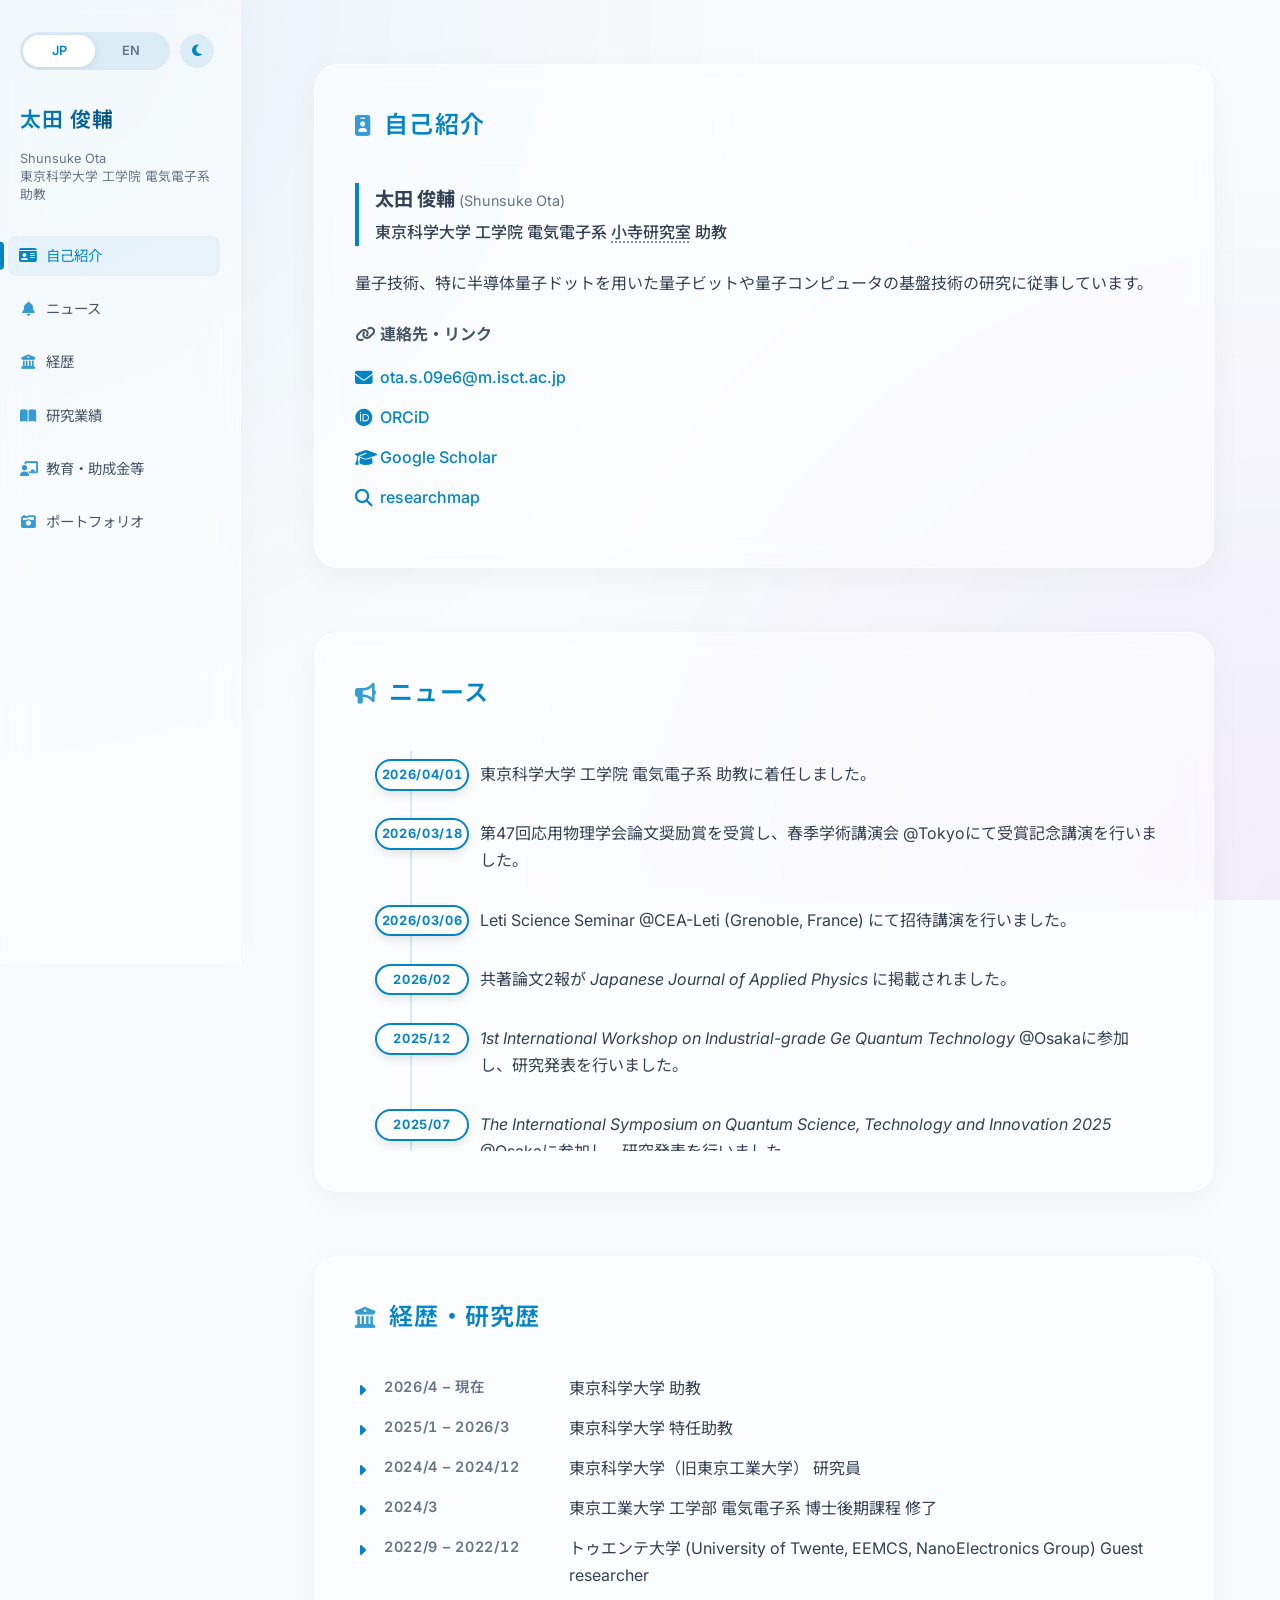
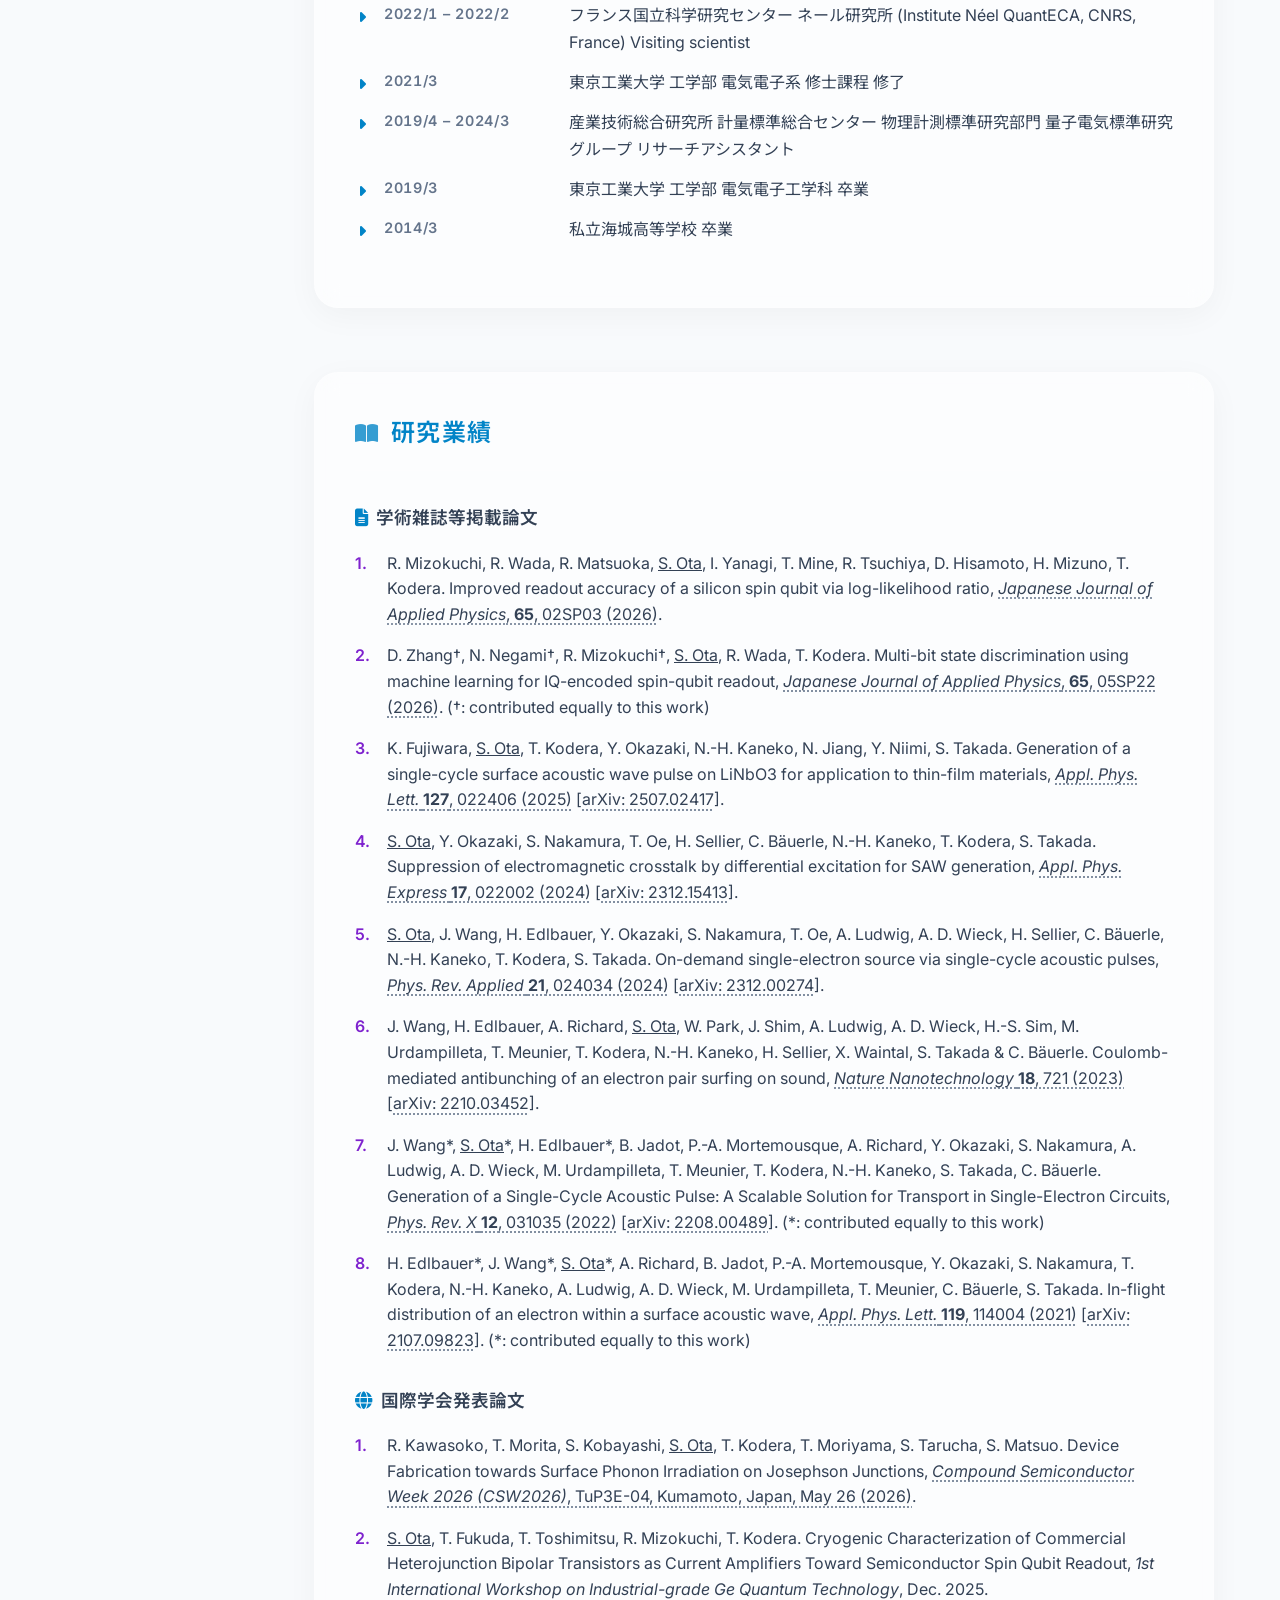
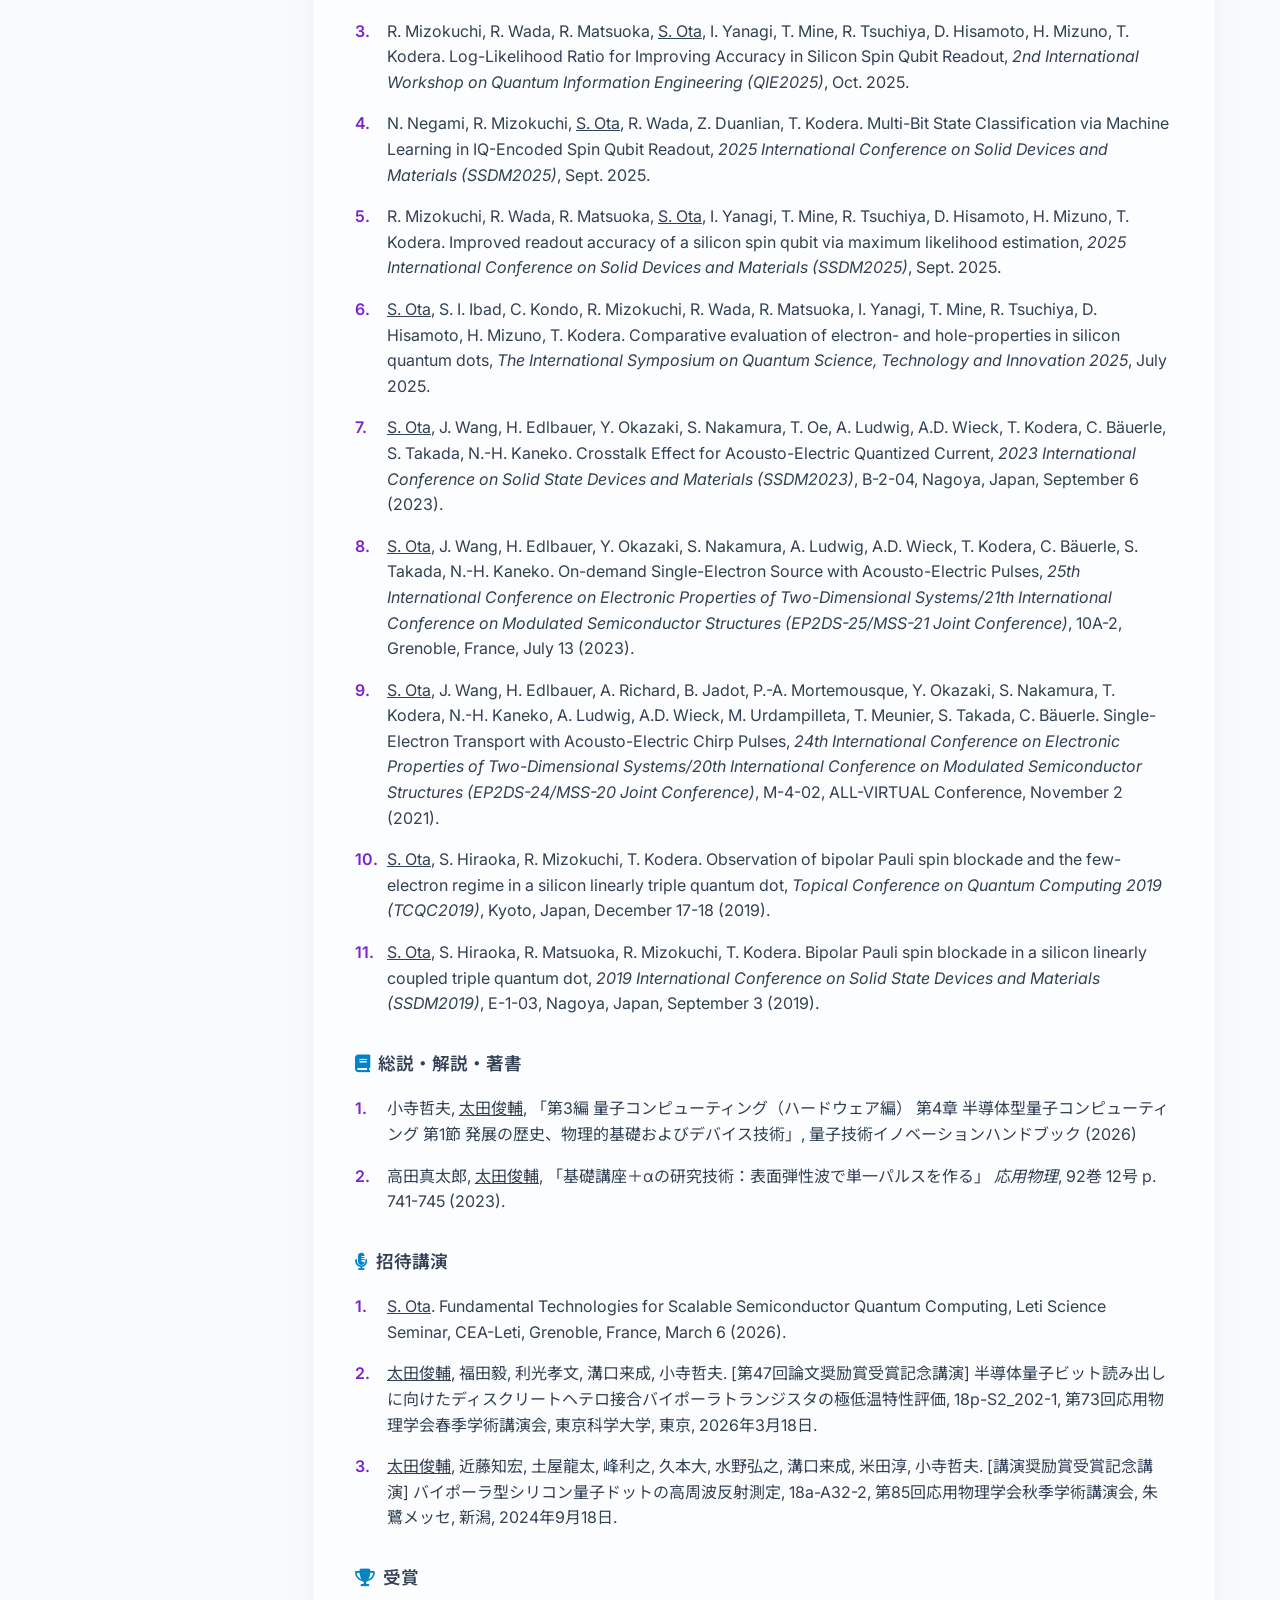
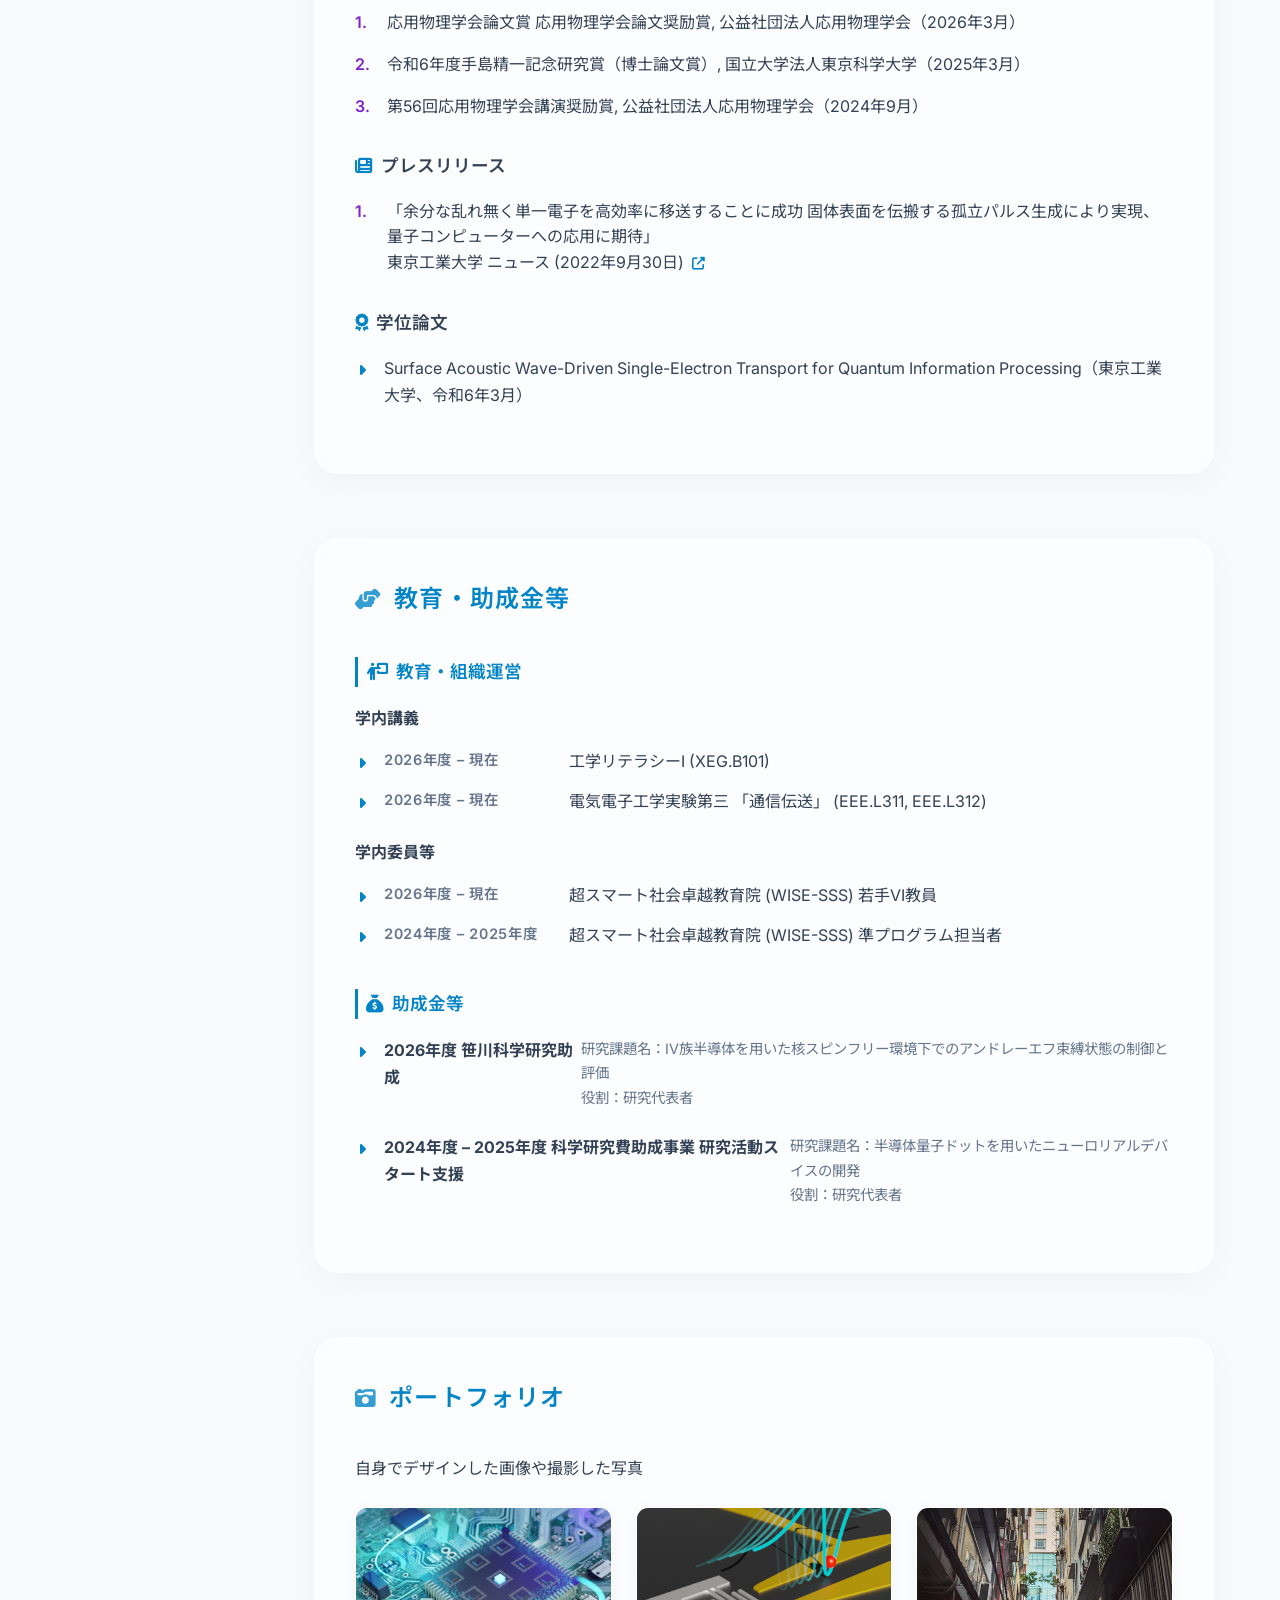
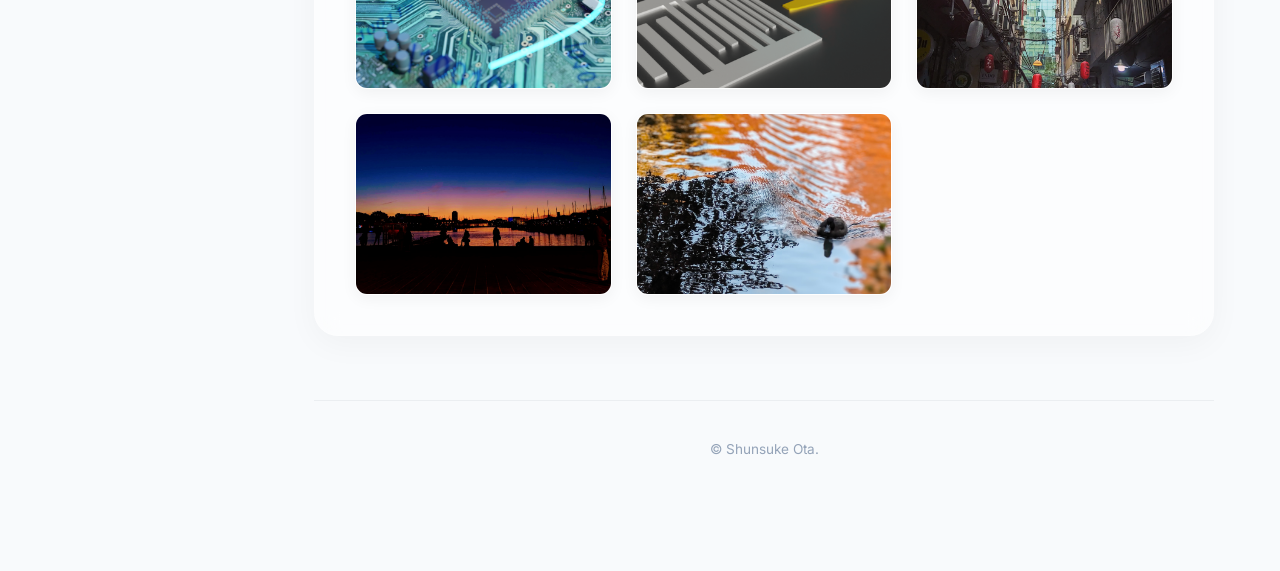
==== commit 4248e5ce: "fix: update CEA to CEA-Leti for seminar details in index pages" ====
--- a/index.html
+++ b/index.html
@@ -101,7 +101,8 @@
                 <ul class="timeline-list">
                     <li><span class="date">2026/04/01</span> 東京科学大学 工学院 電気電子系 助教に着任しました。</li>
                     <li><span class="date">2026/03/18</span> 第47回応用物理学会論文奨励賞を受賞し、春季学術講演会 @Tokyoにて受賞記念講演を行いました。</li>
-                    <li><span class="date">2026/03/06</span> Leti Science Seminar @CEA (Grenoble, France) にて招待講演を行いました。
+                    <li><span class="date">2026/03/06</span> Leti Science Seminar @CEA-Leti (Grenoble, France)
+                        にて招待講演を行いました。
                     </li>
                     <li><span class="date">2026/02</span> 共著論文2報が <em>Japanese Journal of Applied
                             Physics</em> に掲載されました。</li>
@@ -285,7 +286,7 @@
                     class="fas fa-microphone-lines" style="color:var(--accent-cyan); margin-right:8px;"></i>招待講演</h3>
             <ul class="number-list">
                 <li><u>S. Ota</u>. Fundamental Technologies for Scalable Semiconductor Quantum Computing, Leti
-                    Science Seminar, CEA, Grenoble, France, March 6 (2026).</li>
+                    Science Seminar, CEA-Leti, Grenoble, France, March 6 (2026).</li>
                 <li><u>太田俊輔</u>, 福田毅, 利光孝文, 溝口来成, 小寺哲夫. [第47回論文奨励賞受賞記念講演]
                     半導体量子ビット読み出しに向けたディスクリートヘテロ接合バイポーラトランジスタの極低温特性評価, 18p-S2_202-1, 第73回応用物理学会春季学術講演会,
                     東京科学大学, 東京, 2026年3月18日.</li>
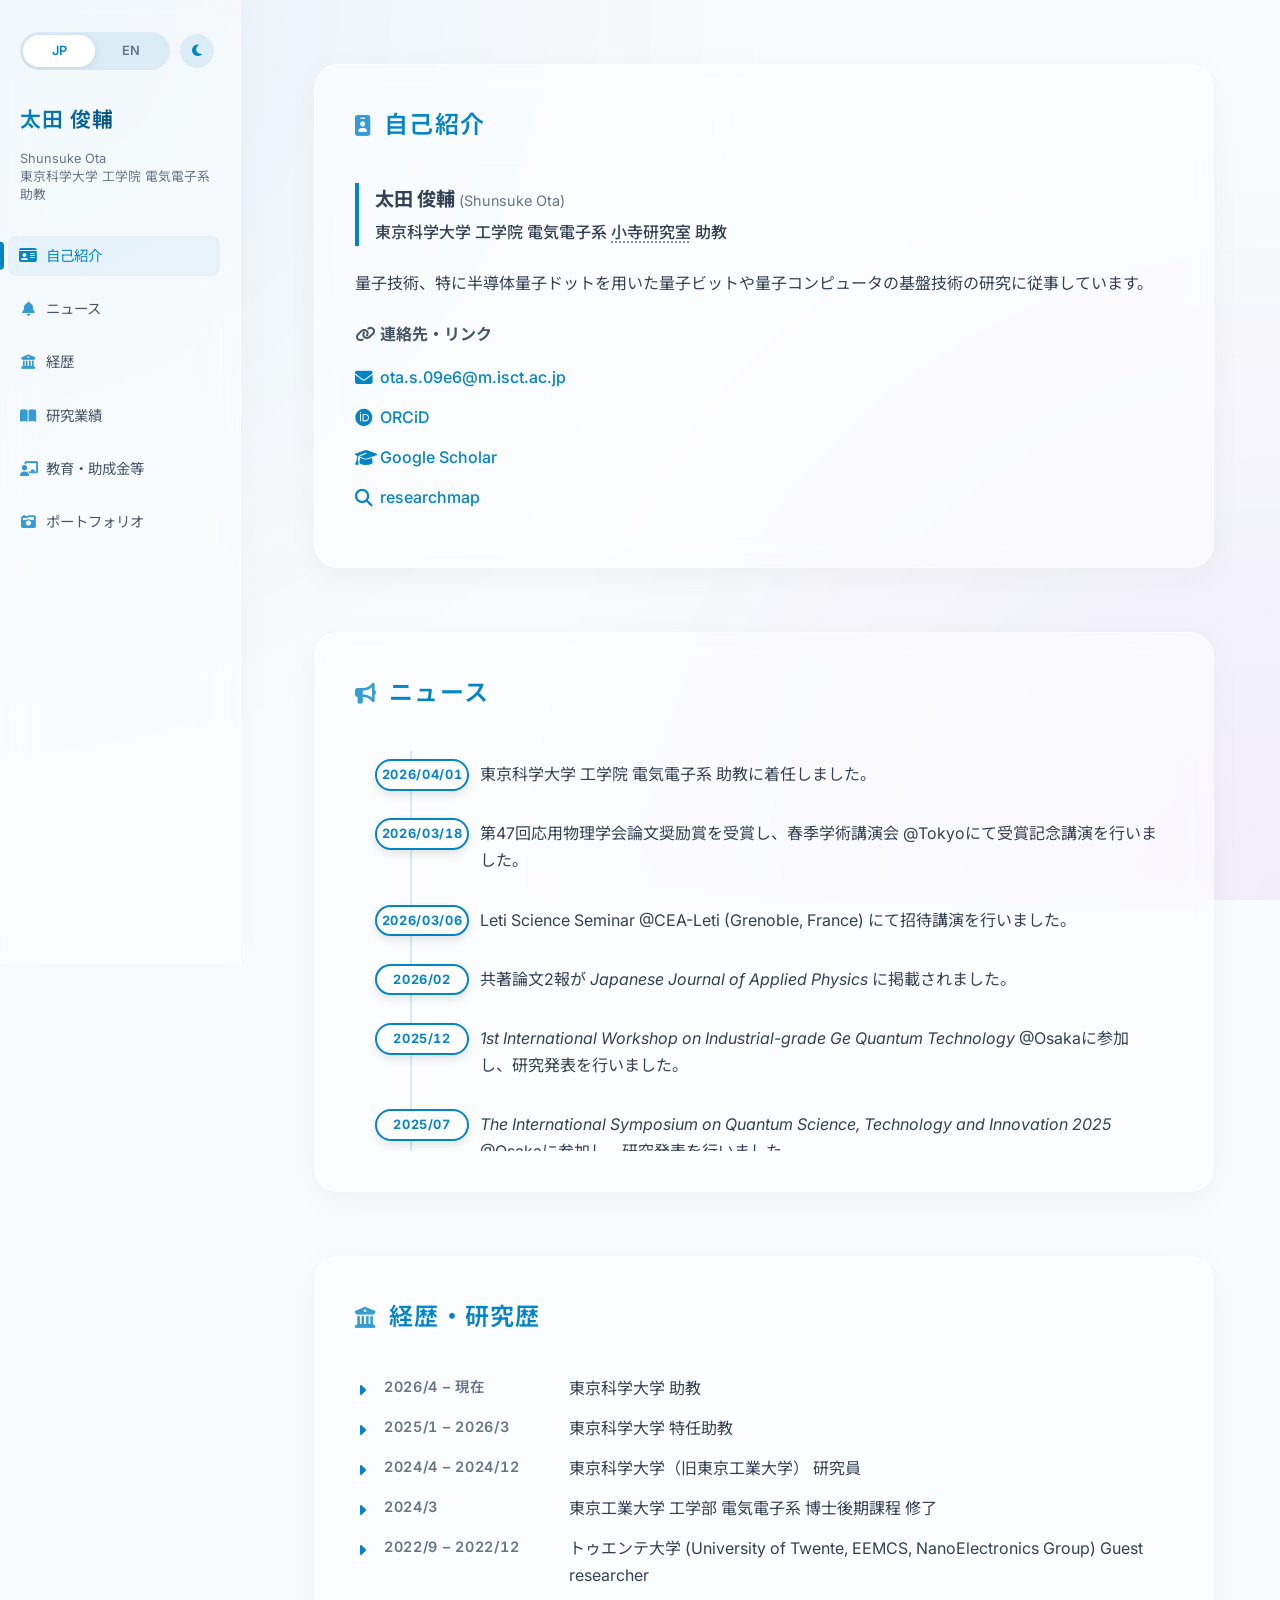
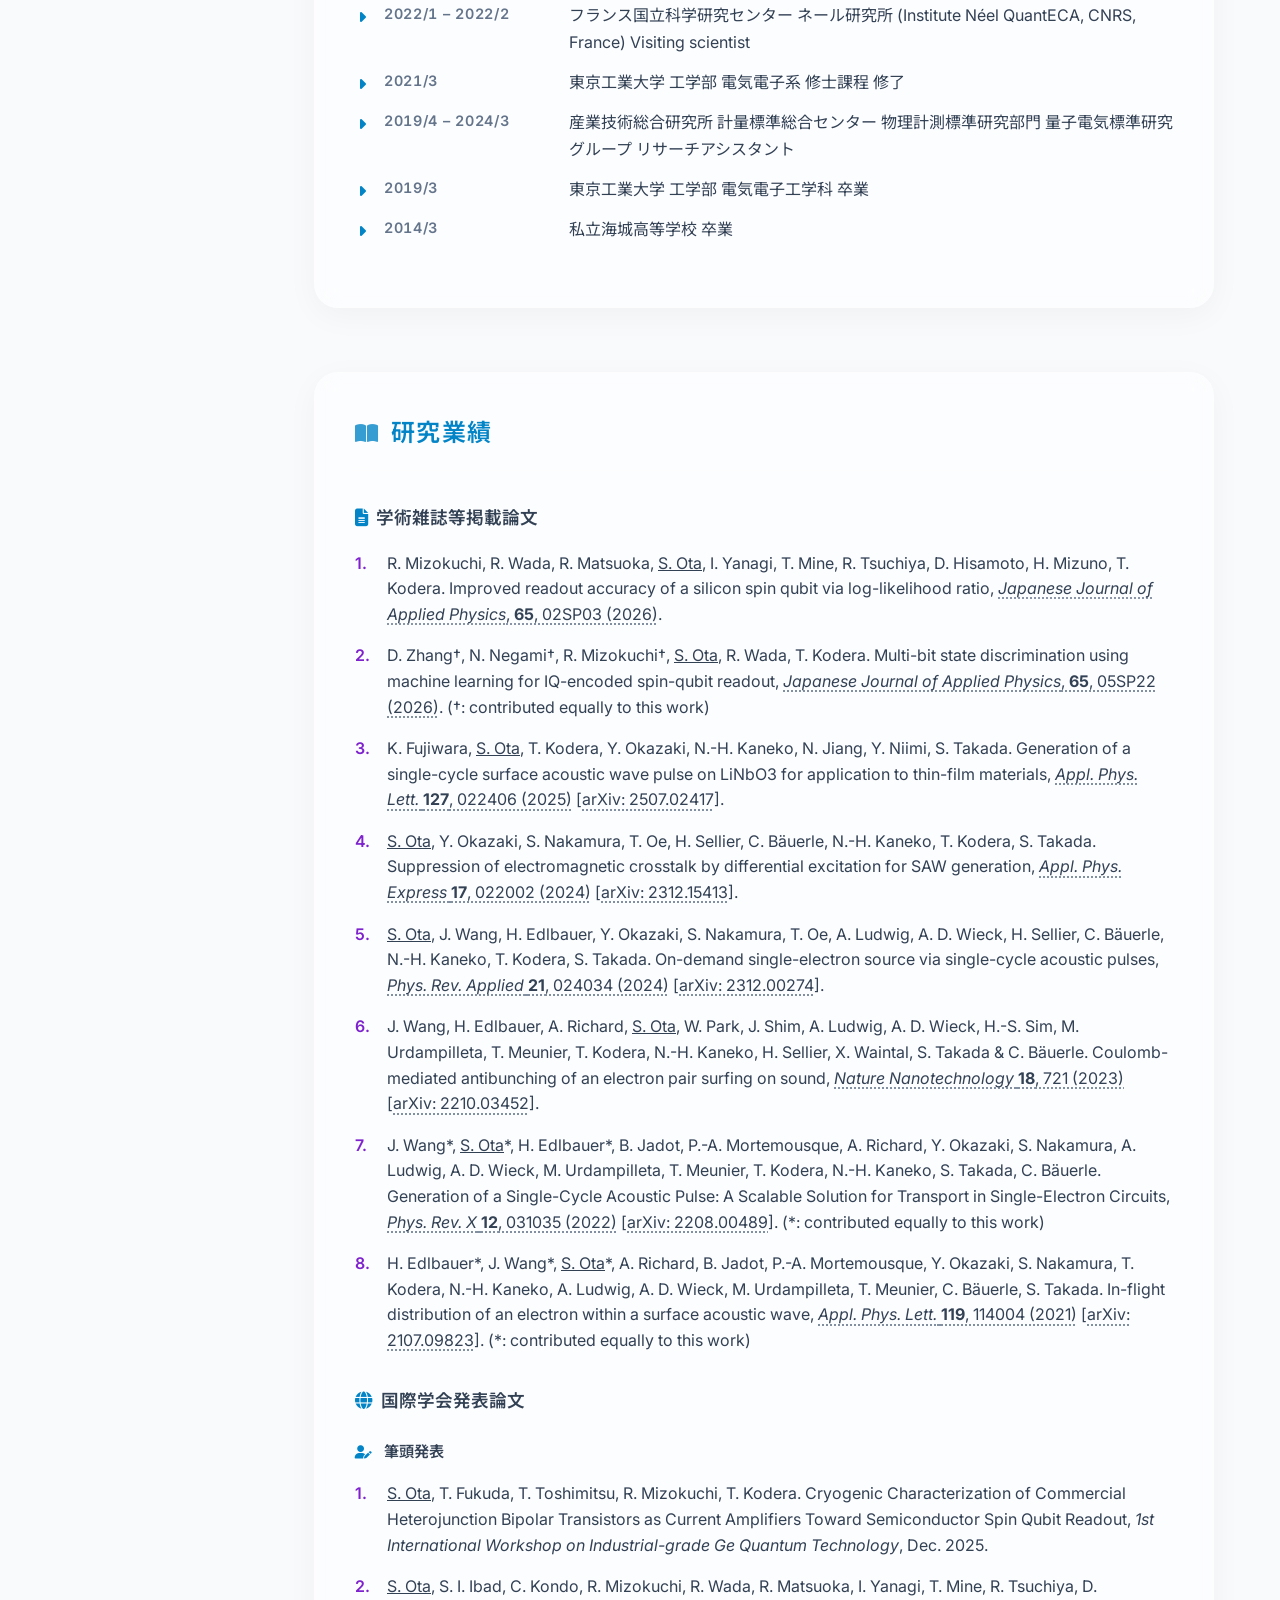
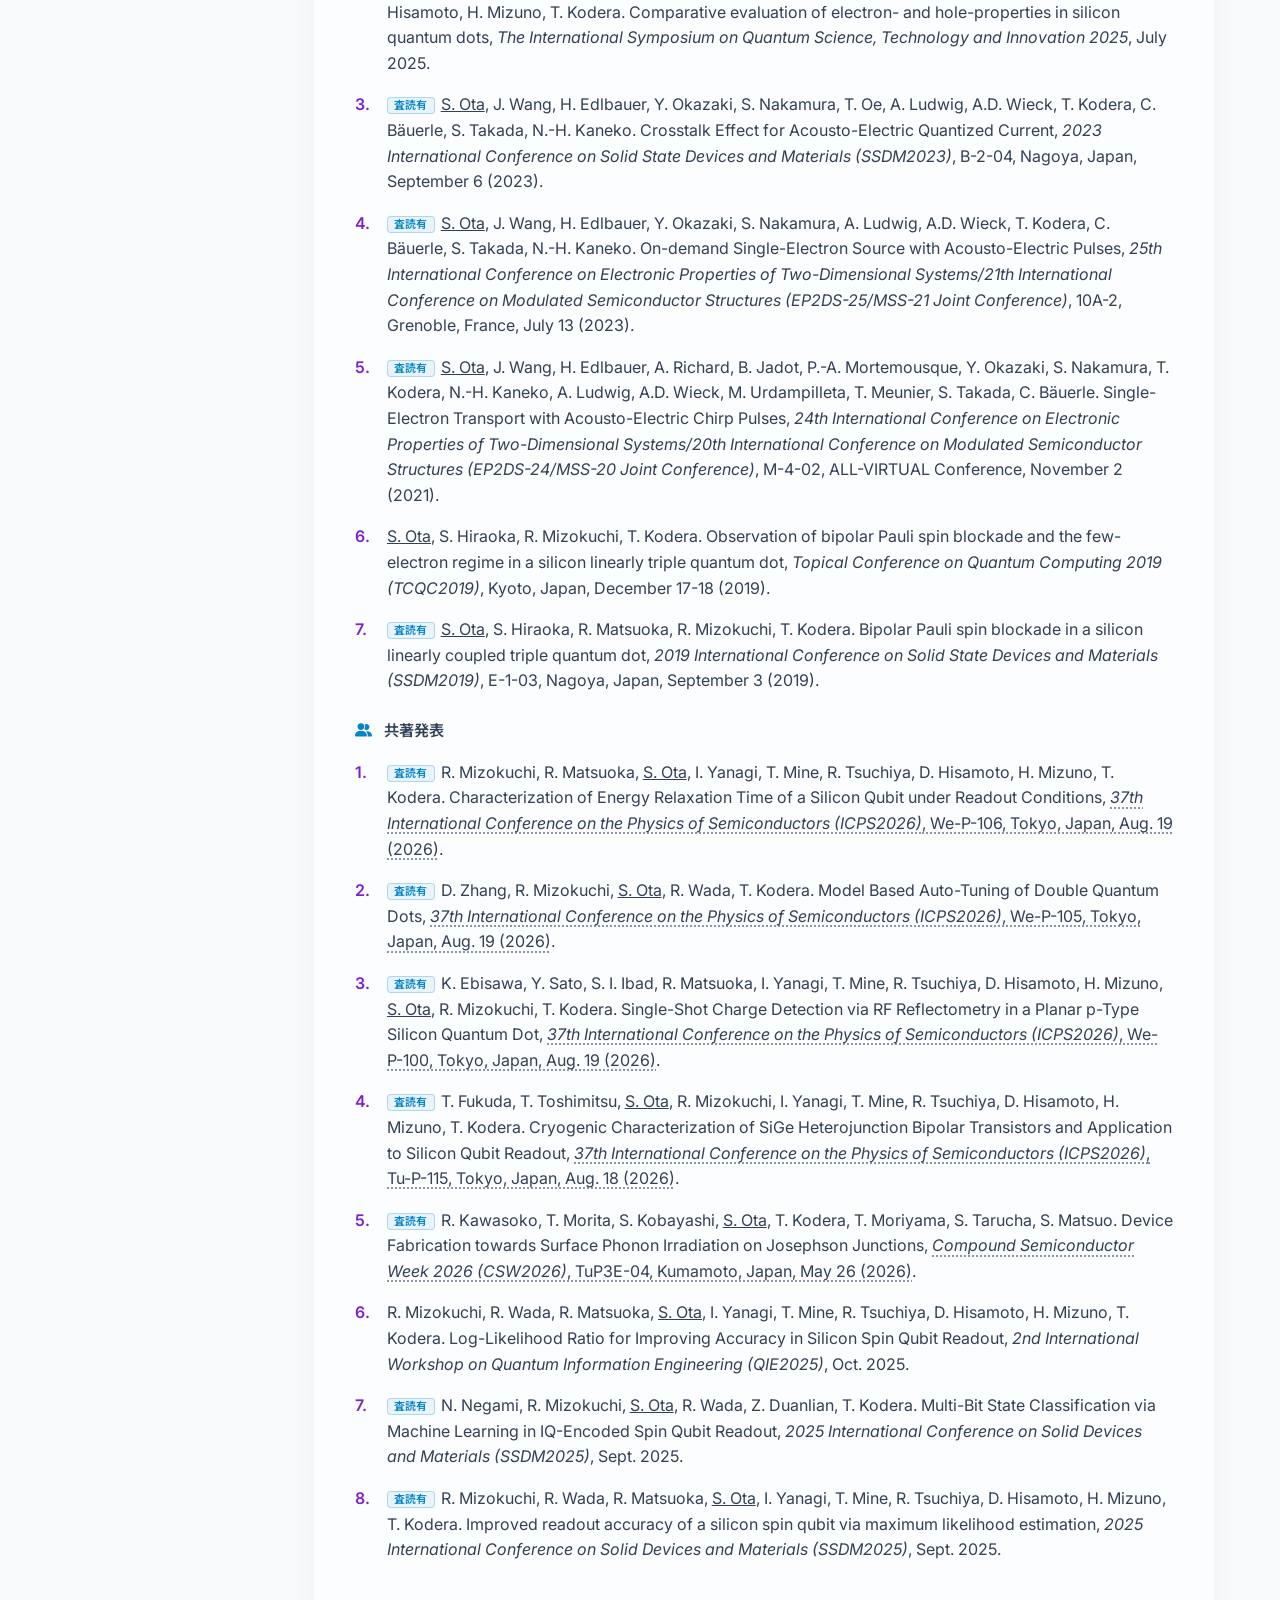
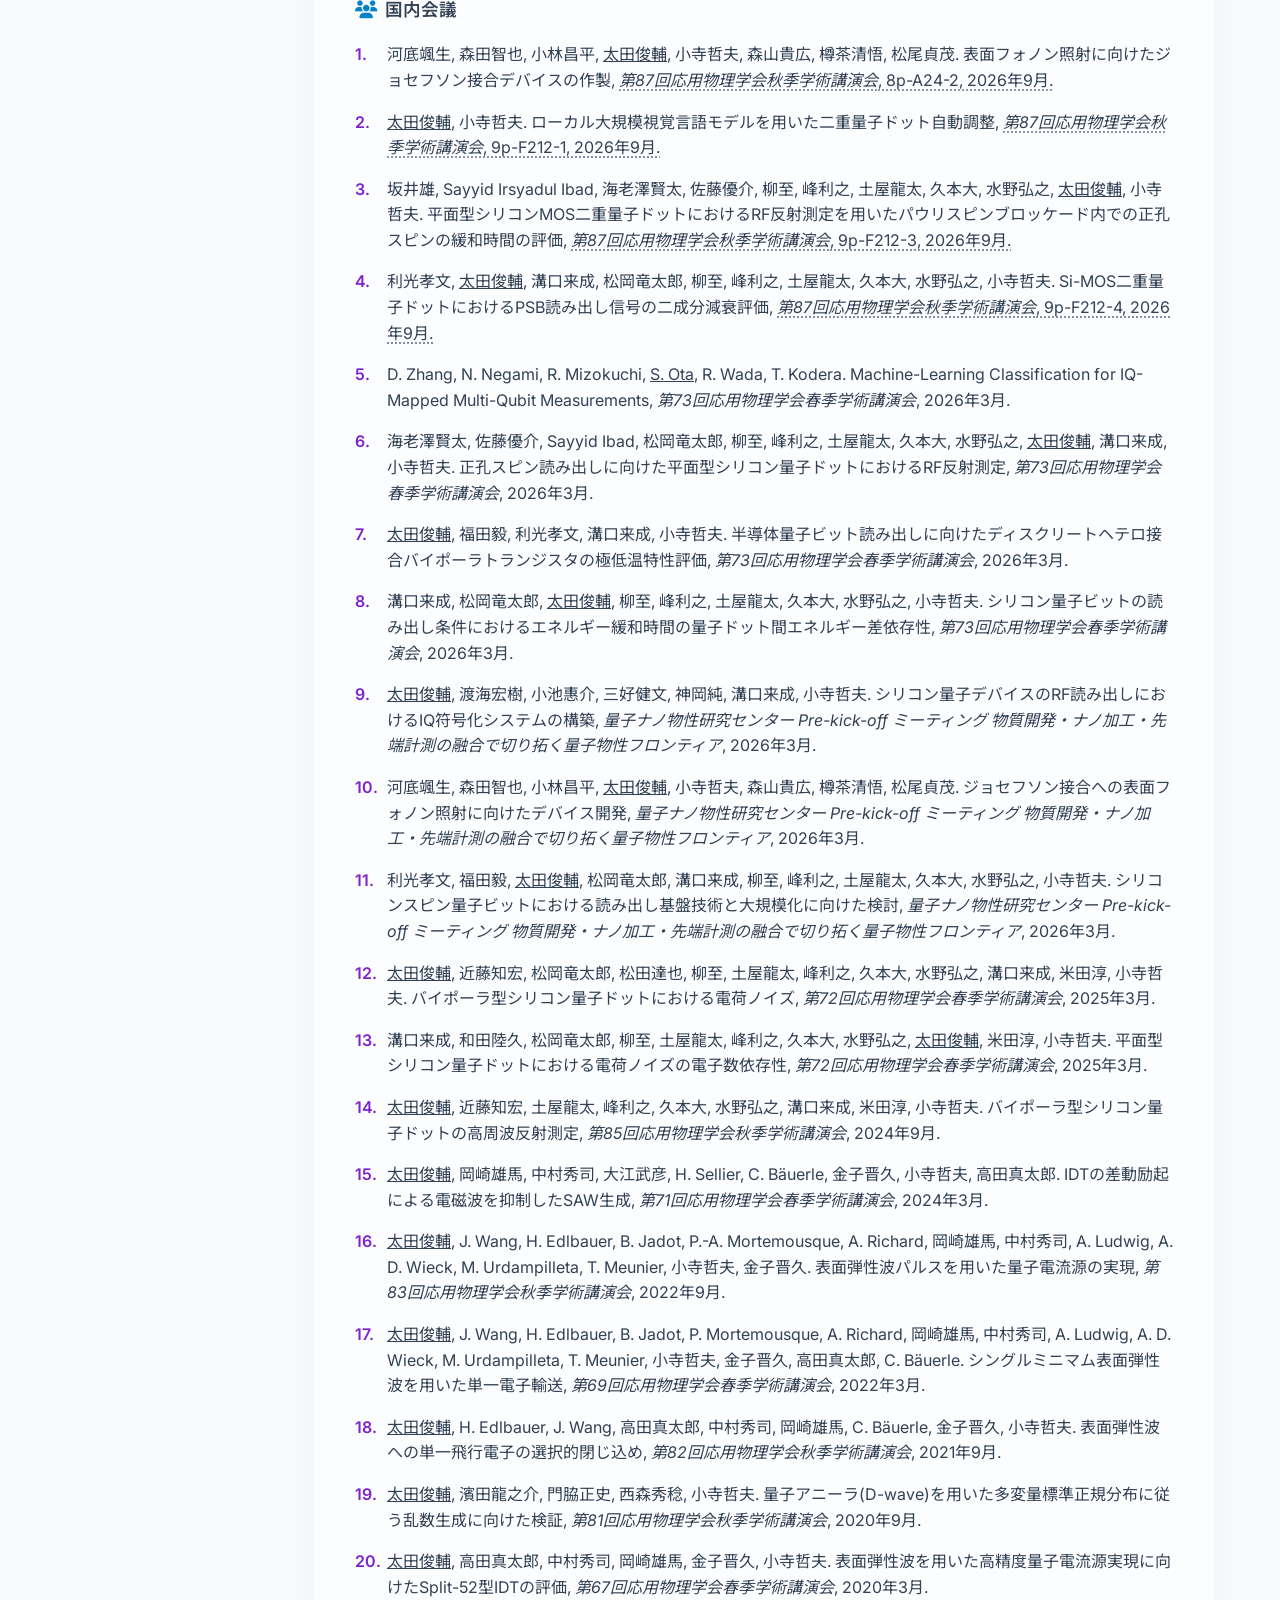
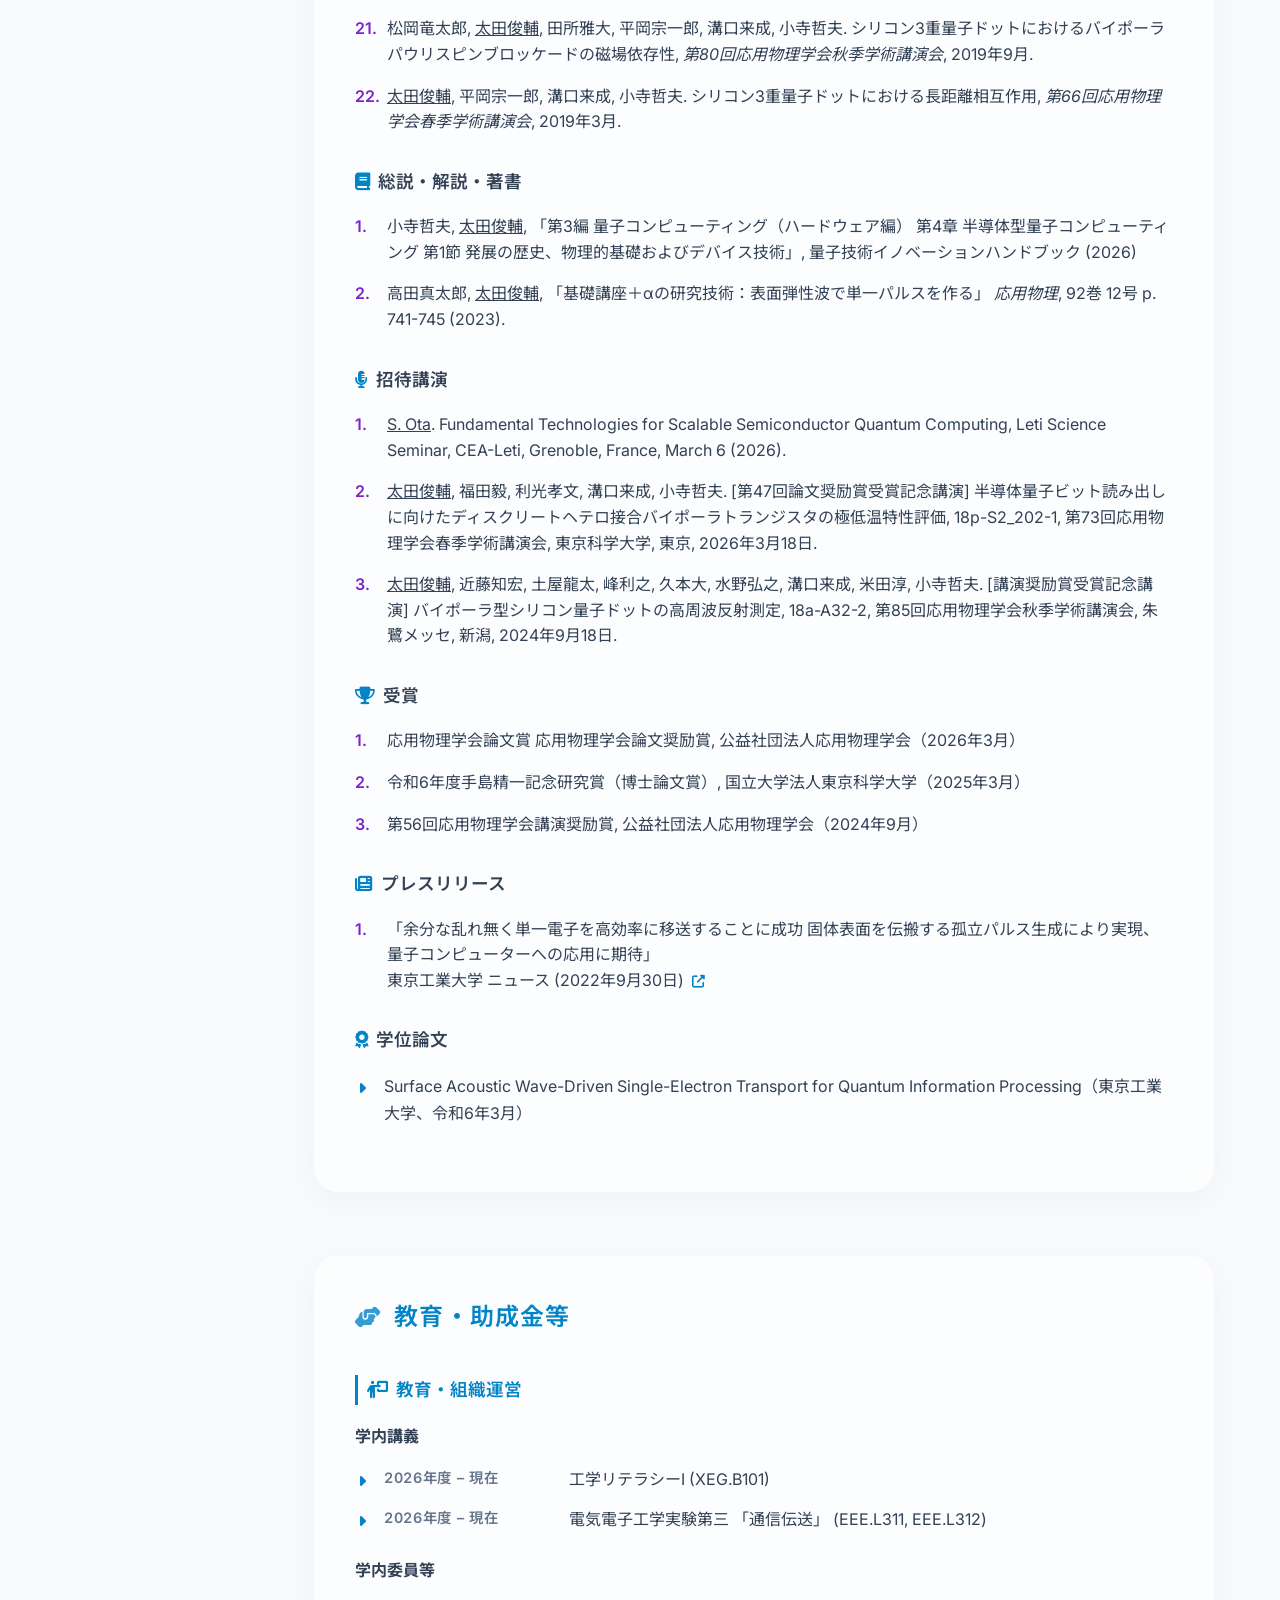
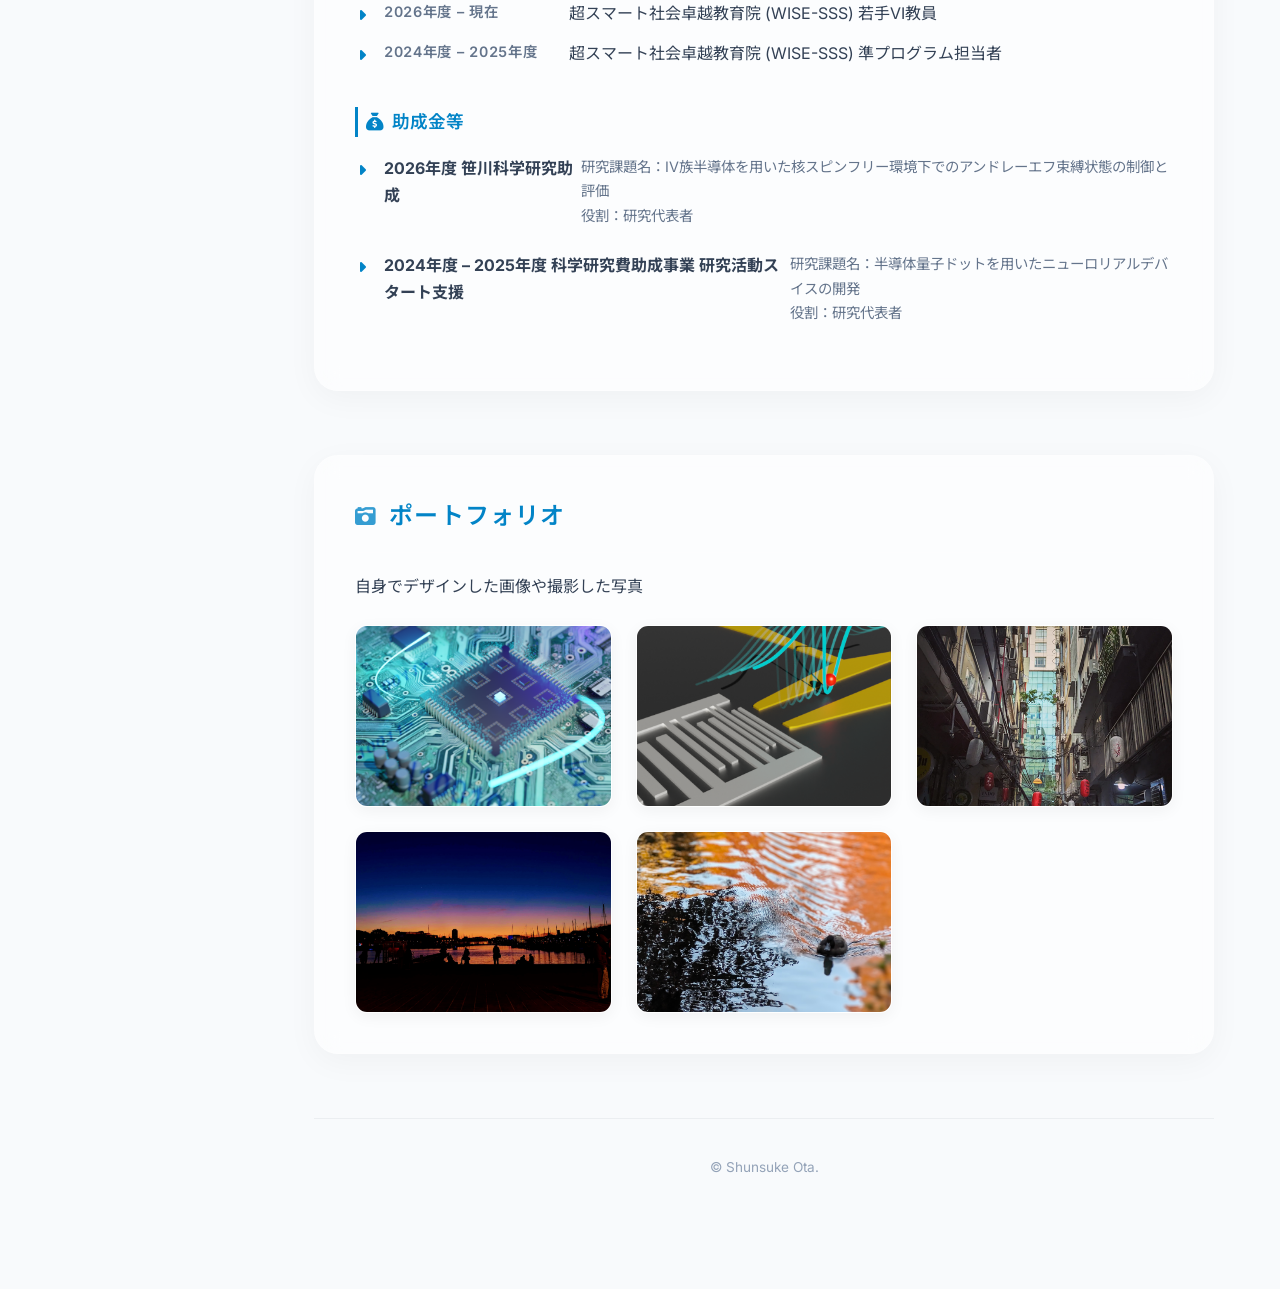
==== commit 5b17dc78: "feat: add peer-reviewed badges and categorize conference publications by author role" ====
--- a/index.html
+++ b/index.html
@@ -217,47 +217,31 @@
 
             <h3 style="color:var(--text-color); font-size:1.1rem; font-weight:600; margin-top:2rem;"><i
                     class="fas fa-globe" style="color:var(--accent-cyan); margin-right:8px;"></i>国際学会発表論文</h3>
-            <ul class="number-list">
-                <li>R. Kawasoko, T. Morita, S. Kobayashi, <u>S. Ota</u>, T. Kodera, T. Moriyama, S. Tarucha, S. Matsuo.
-                    Device Fabrication towards Surface Phonon Irradiation on Josephson Junctions, <a
-                        href="https://pub.confit.atlas.jp/en/event/csw2026/presentation/TuP3E-04" target="_blank"
-                        rel="noopener noreferrer" class="stealth-link"><em>Compound Semiconductor Week 2026
-                            (CSW2026)</em>, TuP3E-04, Kumamoto, Japan, May 26 (2026)</a>.</li>
+            
+            <h4 class="sub-category-title"><i class="fas fa-user-pen" style="font-size:0.85rem; color:var(--accent-cyan); margin-right:6px;"></i>筆頭発表</h4>
+            <ul class="number-list">
                 <li><u>S. Ota</u>, T. Fukuda, T. Toshimitsu, R. Mizokuchi, T. Kodera. Cryogenic Characterization of
                     Commercial
                     Heterojunction Bipolar Transistors as Current Amplifiers Toward Semiconductor Spin Qubit Readout,
                     <em>1st International Workshop on Industrial-grade Ge Quantum Technology</em>, Dec. 2025.
-                </li>
-                <li>R. Mizokuchi, R. Wada, R. Matsuoka, <u>S. Ota</u>, I. Yanagi, T. Mine, R. Tsuchiya, D. Hisamoto, H.
-                    Mizuno,
-                    T. Kodera. Log-Likelihood Ratio for Improving Accuracy in Silicon Spin Qubit Readout, <em>2nd
-                        International Workshop on Quantum Information Engineering (QIE2025)</em>, Oct. 2025.</li>
-                <li>N. Negami, R. Mizokuchi, <u>S. Ota</u>, R. Wada, Z. Duanlian, T. Kodera. Multi-Bit State
-                    Classification via
-                    Machine Learning in IQ-Encoded Spin Qubit Readout, <em>2025 International Conference on Solid
-                        Devices and Materials (SSDM2025)</em>, Sept. 2025.</li>
-                <li>R. Mizokuchi, R. Wada, R. Matsuoka, <u>S. Ota</u>, I. Yanagi, T. Mine, R. Tsuchiya, D. Hisamoto, H.
-                    Mizuno,
-                    T. Kodera. Improved readout accuracy of a silicon spin qubit via maximum likelihood estimation,
-                    <em>2025 International Conference on Solid Devices and Materials (SSDM2025)</em>, Sept. 2025.
                 </li>
                 <li><u>S. Ota</u>, S. I. Ibad, C. Kondo, R. Mizokuchi, R. Wada, R. Matsuoka, I. Yanagi, T. Mine, R.
                     Tsuchiya,
                     D. Hisamoto, H. Mizuno, T. Kodera. Comparative evaluation of electron- and hole-properties in
                     silicon quantum dots, <em>The International Symposium on Quantum Science, Technology and Innovation
                         2025</em>, July 2025.</li>
-                <li><u>S. Ota</u>, J. Wang, H. Edlbauer, Y. Okazaki, S. Nakamura, T. Oe, A. Ludwig, A.D. Wieck, T.
+                <li><span class="badge-peer">査読有</span><u>S. Ota</u>, J. Wang, H. Edlbauer, Y. Okazaki, S. Nakamura, T. Oe, A. Ludwig, A.D. Wieck, T.
                     Kodera, C.
                     Bäuerle, S. Takada, N.-H. Kaneko. Crosstalk Effect for Acousto-Electric Quantized Current, <em>2023
                         International Conference on Solid State Devices and Materials (SSDM2023)</em>, B-2-04, Nagoya,
                     Japan, September 6 (2023).</li>
-                <li><u>S. Ota</u>, J. Wang, H. Edlbauer, Y. Okazaki, S. Nakamura, A. Ludwig, A.D. Wieck, T. Kodera, C.
+                <li><span class="badge-peer">査読有</span><u>S. Ota</u>, J. Wang, H. Edlbauer, Y. Okazaki, S. Nakamura, A. Ludwig, A.D. Wieck, T. Kodera, C.
                     Bäuerle,
                     S. Takada, N.-H. Kaneko. On-demand Single-Electron Source with Acousto-Electric Pulses, <em>25th
                         International Conference on Electronic Properties of Two-Dimensional Systems/21th International
                         Conference on Modulated Semiconductor Structures (EP2DS-25/MSS-21 Joint Conference)</em>, 10A-2,
                     Grenoble, France, July 13 (2023).</li>
-                <li><u>S. Ota</u>, J. Wang, H. Edlbauer, A. Richard, B. Jadot, P.-A. Mortemousque, Y. Okazaki, S.
+                <li><span class="badge-peer">査読有</span><u>S. Ota</u>, J. Wang, H. Edlbauer, A. Richard, B. Jadot, P.-A. Mortemousque, Y. Okazaki, S.
                     Nakamura, T.
                     Kodera, N.-H. Kaneko, A. Ludwig, A.D. Wieck, M. Urdampilleta, T. Meunier, S. Takada, C. Bäuerle.
                     Single-Electron Transport with Acousto-Electric Chirp Pulses, <em>24th International Conference on
@@ -268,10 +252,75 @@
                     the
                     few-electron regime in a silicon linearly triple quantum dot, <em>Topical Conference on Quantum
                         Computing 2019 (TCQC2019)</em>, Kyoto, Japan, December 17-18 (2019).</li>
-                <li><u>S. Ota</u>, S. Hiraoka, R. Matsuoka, R. Mizokuchi, T. Kodera. Bipolar Pauli spin blockade in a
+                <li><span class="badge-peer">査読有</span><u>S. Ota</u>, S. Hiraoka, R. Matsuoka, R. Mizokuchi, T. Kodera. Bipolar Pauli spin blockade in a
                     silicon
                     linearly coupled triple quantum dot, <em>2019 International Conference on Solid State Devices and
                         Materials (SSDM2019)</em>, E-1-03, Nagoya, Japan, September 3 (2019).</li>
+            </ul>
+
+            <h4 class="sub-category-title"><i class="fas fa-user-group" style="font-size:0.85rem; color:var(--accent-cyan); margin-right:6px;"></i>共著発表</h4>
+            <ul class="number-list">
+                <li><span class="badge-peer">査読有</span>R. Mizokuchi, R. Matsuoka, <u>S. Ota</u>, I. Yanagi, T. Mine, R. Tsuchiya, D. Hisamoto, H. Mizuno, T. Kodera.
+                    Characterization of Energy Relaxation Time of a Silicon Qubit under Readout Conditions, <a
+                        href="https://pub.confit.atlas.jp/en/event/icps2026/presentation/We-P-108" target="_blank"
+                        rel="noopener noreferrer" class="stealth-link"><em>37th International Conference on the Physics of Semiconductors (ICPS2026)</em>, We-P-106, Tokyo, Japan, Aug. 19 (2026)</a>.</li>
+                <li><span class="badge-peer">査読有</span>D. Zhang, R. Mizokuchi, <u>S. Ota</u>, R. Wada, T. Kodera.
+                    Model Based Auto-Tuning of Double Quantum Dots, <a
+                        href="https://pub.confit.atlas.jp/en/event/icps2026/presentation/We-P-107" target="_blank"
+                        rel="noopener noreferrer" class="stealth-link"><em>37th International Conference on the Physics of Semiconductors (ICPS2026)</em>, We-P-105, Tokyo, Japan, Aug. 19 (2026)</a>.</li>
+                <li><span class="badge-peer">査読有</span>K. Ebisawa, Y. Sato, S. I. Ibad, R. Matsuoka, I. Yanagi, T. Mine, R. Tsuchiya, D. Hisamoto, H. Mizuno, <u>S. Ota</u>, R. Mizokuchi, T. Kodera.
+                    Single-Shot Charge Detection via RF Reflectometry in a Planar p-Type Silicon Quantum Dot, <a
+                        href="https://pub.confit.atlas.jp/en/event/icps2026/presentation/We-P-102" target="_blank"
+                        rel="noopener noreferrer" class="stealth-link"><em>37th International Conference on the Physics of Semiconductors (ICPS2026)</em>, We-P-100, Tokyo, Japan, Aug. 19 (2026)</a>.</li>
+                <li><span class="badge-peer">査読有</span>T. Fukuda, T. Toshimitsu, <u>S. Ota</u>, R. Mizokuchi, I. Yanagi, T. Mine, R. Tsuchiya, D. Hisamoto, H. Mizuno, T. Kodera.
+                    Cryogenic Characterization of SiGe Heterojunction Bipolar Transistors and Application to Silicon Qubit Readout, <a
+                        href="https://pub.confit.atlas.jp/en/event/icps2026/presentation/Tu-P-112" target="_blank"
+                        rel="noopener noreferrer" class="stealth-link"><em>37th International Conference on the Physics of Semiconductors (ICPS2026)</em>, Tu-P-115, Tokyo, Japan, Aug. 18 (2026)</a>.</li>
+                <li><span class="badge-peer">査読有</span>R. Kawasoko, T. Morita, S. Kobayashi, <u>S. Ota</u>, T. Kodera, T. Moriyama, S. Tarucha, S. Matsuo.
+                    Device Fabrication towards Surface Phonon Irradiation on Josephson Junctions, <a
+                        href="https://pub.confit.atlas.jp/en/event/csw2026/presentation/TuP3E-04" target="_blank"
+                        rel="noopener noreferrer" class="stealth-link"><em>Compound Semiconductor Week 2026
+                            (CSW2026)</em>, TuP3E-04, Kumamoto, Japan, May 26 (2026)</a>.</li>
+                <li>R. Mizokuchi, R. Wada, R. Matsuoka, <u>S. Ota</u>, I. Yanagi, T. Mine, R. Tsuchiya, D. Hisamoto, H.
+                    Mizuno,
+                    T. Kodera. Log-Likelihood Ratio for Improving Accuracy in Silicon Spin Qubit Readout, <em>2nd
+                        International Workshop on Quantum Information Engineering (QIE2025)</em>, Oct. 2025.</li>
+                <li><span class="badge-peer">査読有</span>N. Negami, R. Mizokuchi, <u>S. Ota</u>, R. Wada, Z. Duanlian, T. Kodera. Multi-Bit State
+                    Classification via
+                    Machine Learning in IQ-Encoded Spin Qubit Readout, <em>2025 International Conference on Solid
+                        Devices and Materials (SSDM2025)</em>, Sept. 2025.</li>
+                <li><span class="badge-peer">査読有</span>R. Mizokuchi, R. Wada, R. Matsuoka, <u>S. Ota</u>, I. Yanagi, T. Mine, R. Tsuchiya, D. Hisamoto, H.
+                    Mizuno,
+                    T. Kodera. Improved readout accuracy of a silicon spin qubit via maximum likelihood estimation,
+                    <em>2025 International Conference on Solid Devices and Materials (SSDM2025)</em>, Sept. 2025.
+                </li>
+            </ul>
+
+            <h3 style="color:var(--text-color); font-size:1.1rem; font-weight:600; margin-top:2rem;"><i
+                    class="fas fa-users" style="color:var(--accent-cyan); margin-right:8px;"></i>国内会議</h3>
+            <ul class="number-list">
+                <li>河底颯生, 森田智也, 小林昌平, <u>太田俊輔</u>, 小寺哲夫, 森山貴広, 樽茶清悟, 松尾貞茂. 表面フォノン照射に向けたジョセフソン接合デバイスの作製, <a href="https://pub.confit.atlas.jp/ja/event/jsap2026a/presentation/8p-A24-2" target="_blank" rel="noopener noreferrer" class="stealth-link"><em>第87回応用物理学会秋季学術講演会</em>, 8p-A24-2, 2026年9月.</a></li>
+                <li><u>太田俊輔</u>, 小寺哲夫. ローカル大規模視覚言語モデルを用いた二重量子ドット自動調整, <a href="https://pub.confit.atlas.jp/ja/event/jsap2026a/presentation/9p-F212-1" target="_blank" rel="noopener noreferrer" class="stealth-link"><em>第87回応用物理学会秋季学術講演会</em>, 9p-F212-1, 2026年9月.</a></li>
+                <li>坂井雄, Sayyid Irsyadul Ibad, 海老澤賢太, 佐藤優介, 柳至, 峰利之, 土屋龍太, 久本大, 水野弘之, <u>太田俊輔</u>, 小寺哲夫. 平面型シリコンMOS二重量子ドットにおけるRF反射測定を用いたパウリスピンブロッケード内での正孔スピンの緩和時間の評価, <a href="https://pub.confit.atlas.jp/ja/event/jsap2026a/presentation/9p-F212-3" target="_blank" rel="noopener noreferrer" class="stealth-link"><em>第87回応用物理学会秋季学術講演会</em>, 9p-F212-3, 2026年9月.</a></li>
+                <li>利光孝文, <u>太田俊輔</u>, 溝口来成, 松岡竜太郎, 柳至, 峰利之, 土屋龍太, 久本大, 水野弘之, 小寺哲夫. Si-MOS二重量子ドットにおけるPSB読み出し信号の二成分減衰評価, <a href="https://pub.confit.atlas.jp/ja/event/jsap2026a/presentation/9p-F212-4" target="_blank" rel="noopener noreferrer" class="stealth-link"><em>第87回応用物理学会秋季学術講演会</em>, 9p-F212-4, 2026年9月.</a></li>
+                <li>D. Zhang, N. Negami, R. Mizokuchi, <u>S. Ota</u>, R. Wada, T. Kodera. Machine-Learning Classification for IQ-Mapped Multi-Qubit Measurements, <em>第73回応用物理学会春季学術講演会</em>, 2026年3月.</li>
+                <li>海老澤賢太, 佐藤優介, Sayyid Ibad, 松岡竜太郎, 柳至, 峰利之, 土屋龍太, 久本大, 水野弘之, <u>太田俊輔</u>, 溝口来成, 小寺哲夫. 正孔スピン読み出しに向けた平面型シリコン量子ドットにおけるRF反射測定, <em>第73回応用物理学会春季学術講演会</em>, 2026年3月.</li>
+                <li><u>太田俊輔</u>, 福田毅, 利光孝文, 溝口来成, 小寺哲夫. 半導体量子ビット読み出しに向けたディスクリートヘテロ接合バイポーラトランジスタの極低温特性評価, <em>第73回応用物理学会春季学術講演会</em>, 2026年3月.</li>
+                <li>溝口来成, 松岡竜太郎, <u>太田俊輔</u>, 柳至, 峰利之, 土屋龍太, 久本大, 水野弘之, 小寺哲夫. シリコン量子ビットの読み出し条件におけるエネルギー緩和時間の量子ドット間エネルギー差依存性, <em>第73回応用物理学会春季学術講演会</em>, 2026年3月.</li>
+                <li><u>太田俊輔</u>, 渡海宏樹, 小池惠介, 三好健文, 神岡純, 溝口来成, 小寺哲夫. シリコン量子デバイスのRF読み出しにおけるIQ符号化システムの構築, <em>量子ナノ物性研究センター Pre-kick-off ミーティング 物質開発・ナノ加工・先端計測の融合で切り拓く量子物性フロンティア</em>, 2026年3月.</li>
+                <li>河底颯生, 森田智也, 小林昌平, <u>太田俊輔</u>, 小寺哲夫, 森山貴広, 樽茶清悟, 松尾貞茂. ジョセフソン接合への表面フォノン照射に向けたデバイス開発, <em>量子ナノ物性研究センター Pre-kick-off ミーティング 物質開発・ナノ加工・先端計測の融合で切り拓く量子物性フロンティア</em>, 2026年3月.</li>
+                <li>利光孝文, 福田毅, <u>太田俊輔</u>, 松岡竜太郎, 溝口来成, 柳至, 峰利之, 土屋龍太, 久本大, 水野弘之, 小寺哲夫. シリコンスピン量子ビットにおける読み出し基盤技術と大規模化に向けた検討, <em>量子ナノ物性研究センター Pre-kick-off ミーティング 物質開発・ナノ加工・先端計測の融合で切り拓く量子物性フロンティア</em>, 2026年3月.</li>
+                <li><u>太田俊輔</u>, 近藤知宏, 松岡竜太郎, 松田達也, 柳至, 土屋龍太, 峰利之, 久本大, 水野弘之, 溝口来成, 米田淳, 小寺哲夫. バイポーラ型シリコン量子ドットにおける電荷ノイズ, <em>第72回応用物理学会春季学術講演会</em>, 2025年3月.</li>
+                <li>溝口来成, 和田陸久, 松岡竜太郎, 柳至, 土屋龍太, 峰利之, 久本大, 水野弘之, <u>太田俊輔</u>, 米田淳, 小寺哲夫. 平面型シリコン量子ドットにおける電荷ノイズの電子数依存性, <em>第72回応用物理学会春季学術講演会</em>, 2025年3月.</li>
+                <li><u>太田俊輔</u>, 近藤知宏, 土屋龍太, 峰利之, 久本大, 水野弘之, 溝口来成, 米田淳, 小寺哲夫. バイポーラ型シリコン量子ドットの高周波反射測定, <em>第85回応用物理学会秋季学術講演会</em>, 2024年9月.</li>
+                <li><u>太田俊輔</u>, 岡崎雄馬, 中村秀司, 大江武彦, H. Sellier, C. Bäuerle, 金子晋久, 小寺哲夫, 高田真太郎. IDTの差動励起による電磁波を抑制したSAW生成, <em>第71回応用物理学会春季学術講演会</em>, 2024年3月.</li>
+                <li><u>太田俊輔</u>, J. Wang, H. Edlbauer, B. Jadot, P.-A. Mortemousque, A. Richard, 岡崎雄馬, 中村秀司, A. Ludwig, A. D. Wieck, M. Urdampilleta, T. Meunier, 小寺哲夫, 金子晋久. 表面弾性波パルスを用いた量子電流源の実現, <em>第83回応用物理学会秋季学術講演会</em>, 2022年9月.</li>
+                <li><u>太田俊輔</u>, J. Wang, H. Edlbauer, B. Jadot, P. Mortemousque, A. Richard, 岡崎雄馬, 中村秀司, A. Ludwig, A. D. Wieck, M. Urdampilleta, T. Meunier, 小寺哲夫, 金子晋久, 高田真太郎, C. Bäuerle. シングルミニマム表面弾性波を用いた単一電子輸送, <em>第69回応用物理学会春季学術講演会</em>, 2022年3月.</li>
+                <li><u>太田俊輔</u>, H. Edlbauer, J. Wang, 高田真太郎, 中村秀司, 岡崎雄馬, C. Bäuerle, 金子晋久, 小寺哲夫. 表面弾性波への単一飛行電子の選択的閉じ込め, <em>第82回応用物理学会秋季学術講演会</em>, 2021年9月.</li>
+                <li><u>太田俊輔</u>, 濱田龍之介, 門脇正史, 西森秀稔, 小寺哲夫. 量子アニーラ(D-wave)を用いた多変量標準正規分布に従う乱数生成に向けた検証, <em>第81回応用物理学会秋季学術講演会</em>, 2020年9月.</li>
+                <li><u>太田俊輔</u>, 高田真太郎, 中村秀司, 岡崎雄馬, 金子晋久, 小寺哲夫. 表面弾性波を用いた高精度量子電流源実現に向けたSplit-52型IDTの評価, <em>第67回応用物理学会春季学術講演会</em>, 2020年3月.</li>
+                <li>松岡竜太郎, <u>太田俊輔</u>, 田所雅大, 平岡宗一郎, 溝口来成, 小寺哲夫. シリコン3重量子ドットにおけるバイポーラパウリスピンブロッケードの磁場依存性, <em>第80回応用物理学会秋季学術講演会</em>, 2019年9月.</li>
+                <li><u>太田俊輔</u>, 平岡宗一郎, 溝口来成, 小寺哲夫. シリコン3重量子ドットにおける長距離相互作用, <em>第66回応用物理学会春季学術講演会</em>, 2019年3月.</li>
             </ul>
 
             <h3 style="color:var(--text-color); font-size:1.1rem; font-weight:600; margin-top:2rem;"><i
--- a/index.css
+++ b/index.css
@@ -362,6 +362,41 @@
     color: var(--accent-purple);
 }
 
+/* 査読有りバッジ & サブ見出し */
+.badge-peer {
+    display: inline-flex;
+    align-items: center;
+    font-size: 0.68rem;
+    font-weight: 600;
+    line-height: 1;
+    padding: 2px 6px;
+    border-radius: 4px;
+    background: rgba(2, 132, 199, 0.08);
+    color: var(--accent-cyan);
+    border: 1px solid rgba(2, 132, 199, 0.25);
+    margin-right: 6px;
+    vertical-align: 1px;
+    letter-spacing: 0.02em;
+    white-space: nowrap;
+}
+
+[data-theme='dark'] .badge-peer {
+    background: rgba(56, 189, 248, 0.12);
+    border-color: rgba(56, 189, 248, 0.3);
+    color: var(--accent-cyan);
+}
+
+.sub-category-title {
+    font-size: 0.95rem;
+    font-weight: 600;
+    color: var(--text-secondary);
+    margin-top: 1.5rem;
+    margin-bottom: 0.6rem;
+    display: flex;
+    align-items: center;
+    gap: 6px;
+}
+
 p {
     color: var(--text-secondary);
     font-weight: 400;
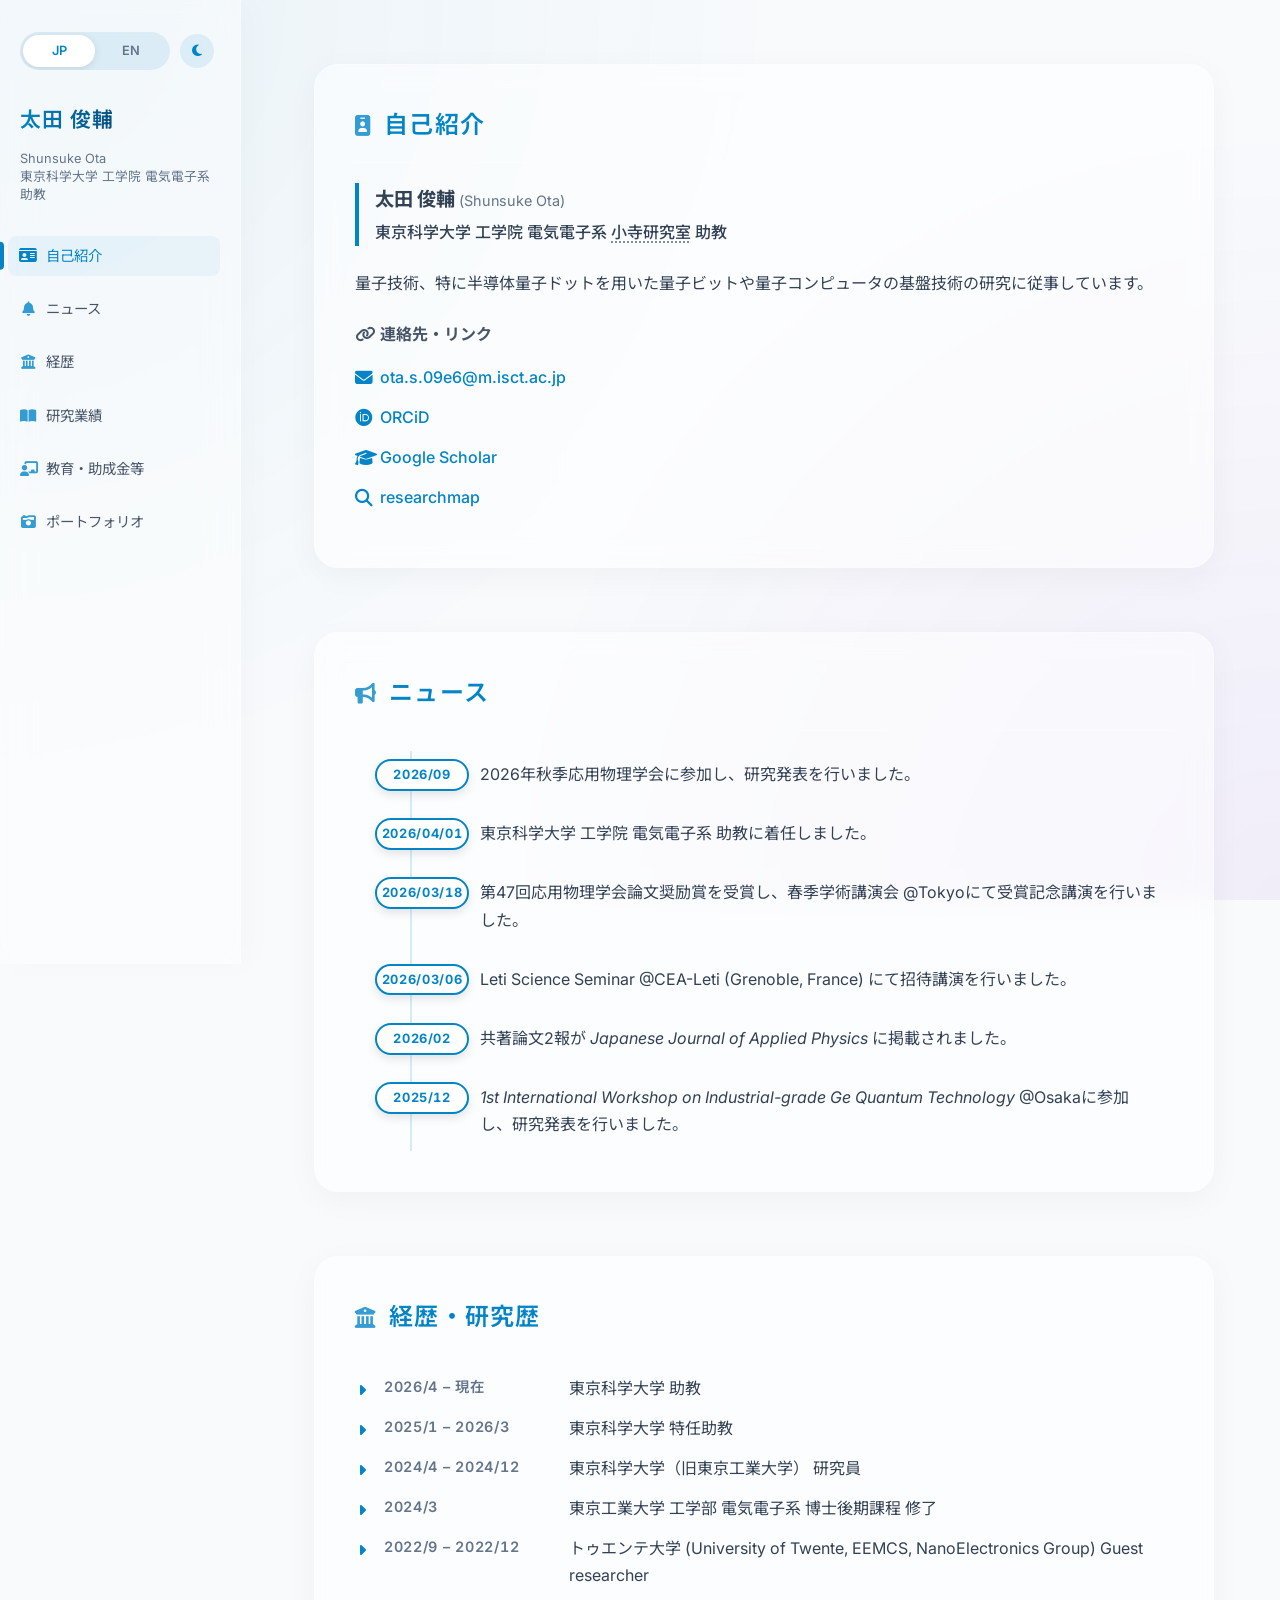
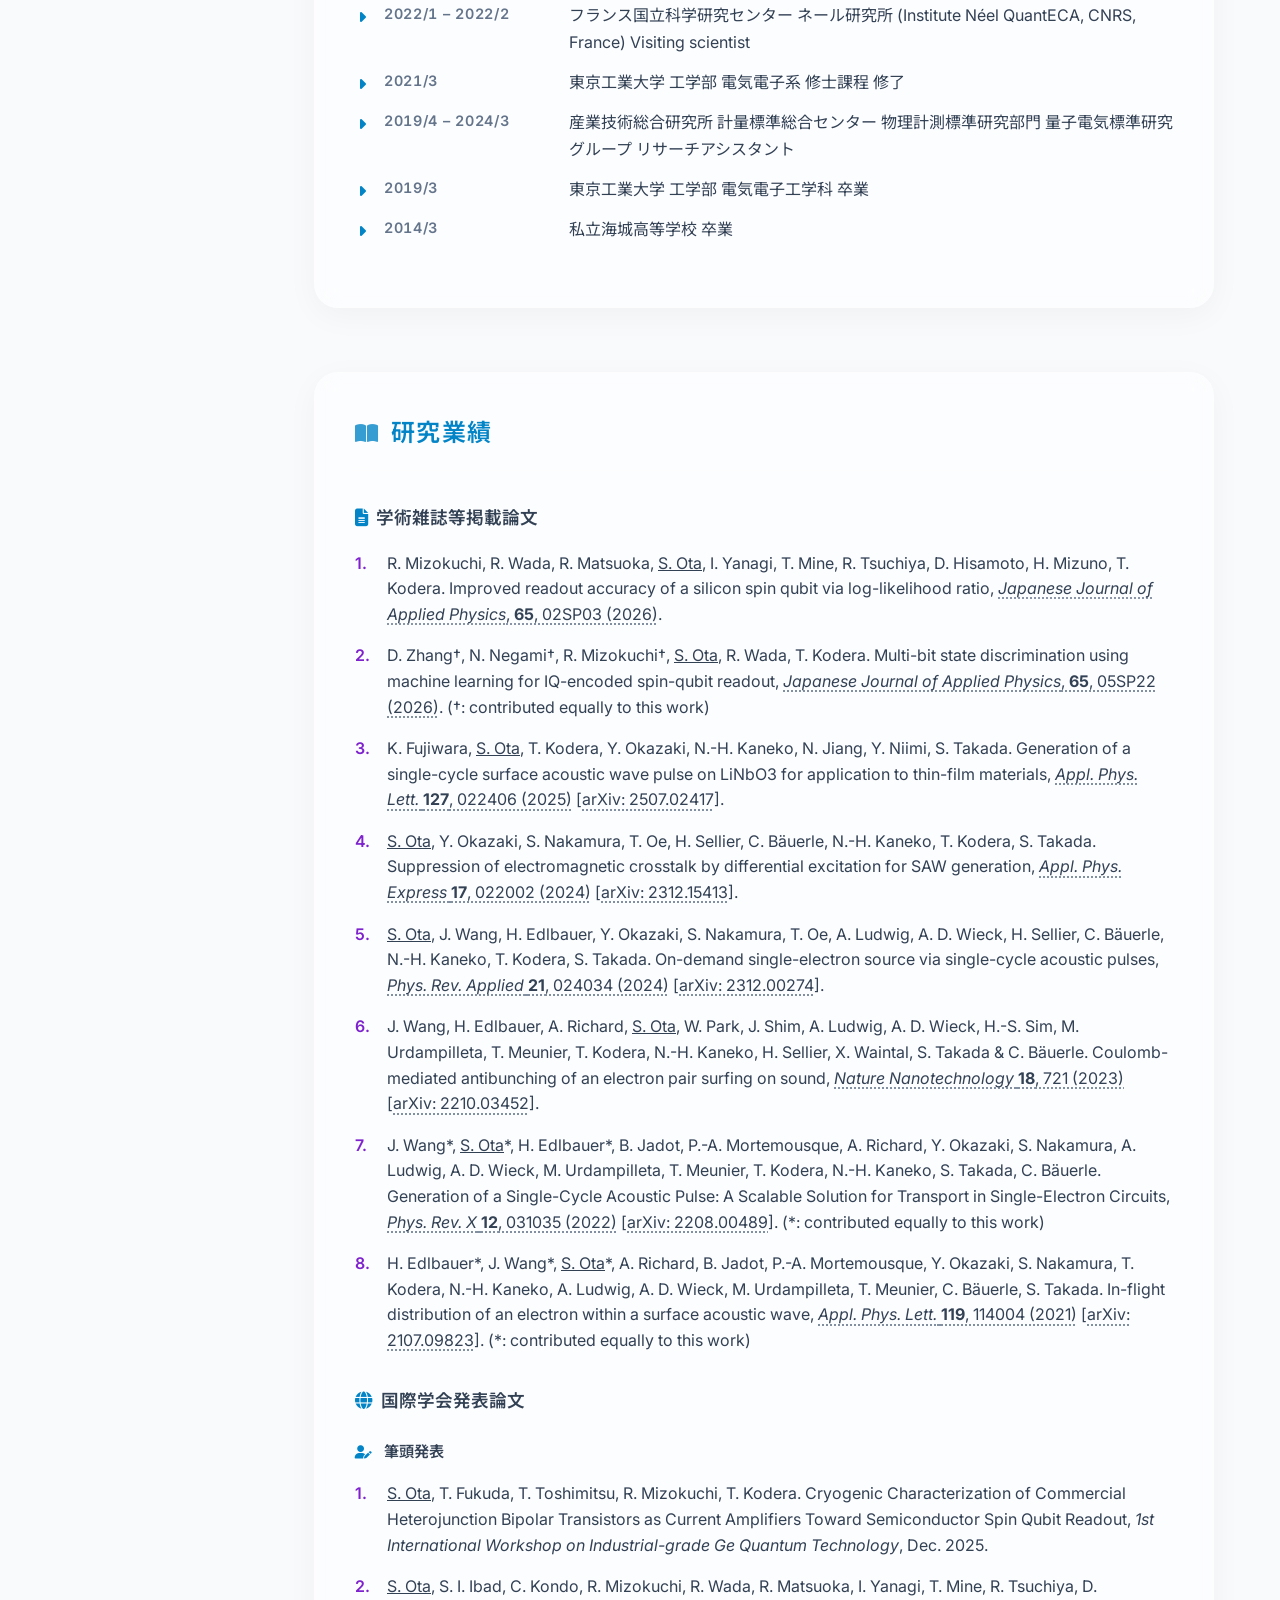
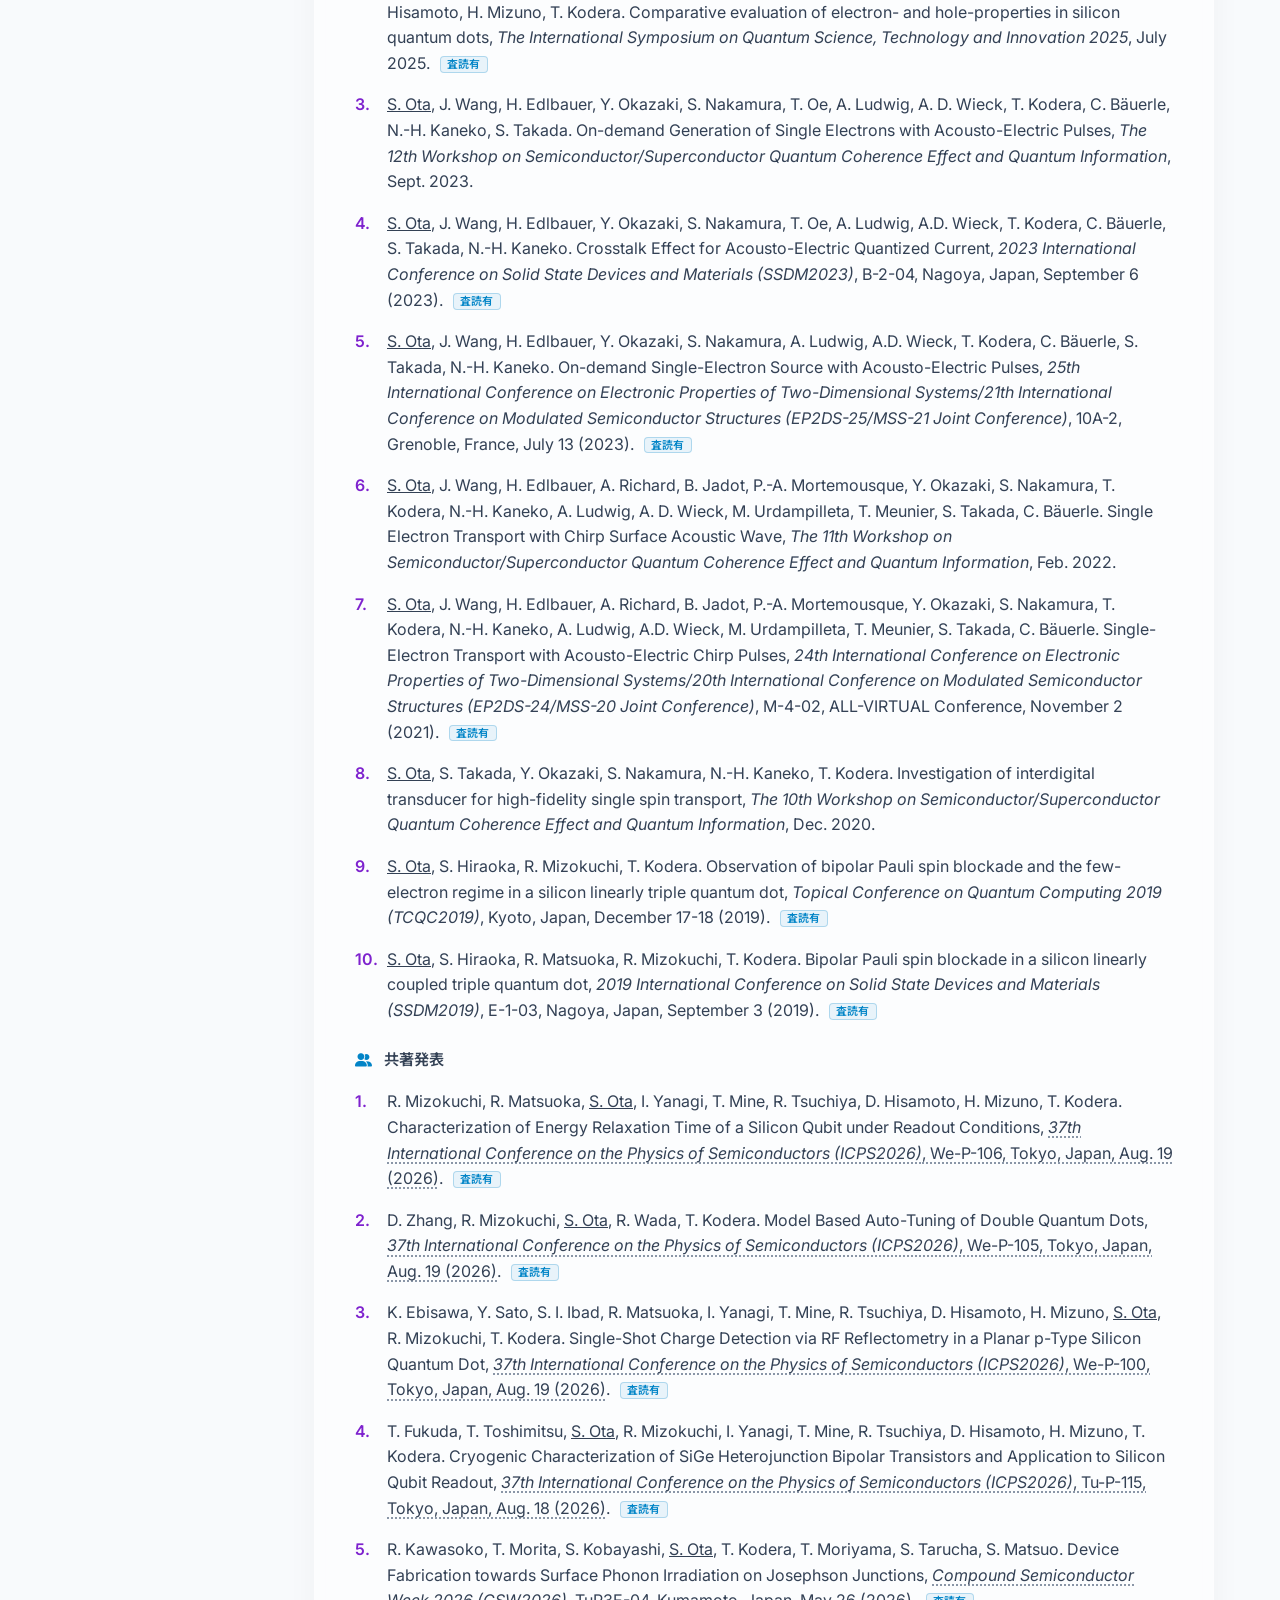
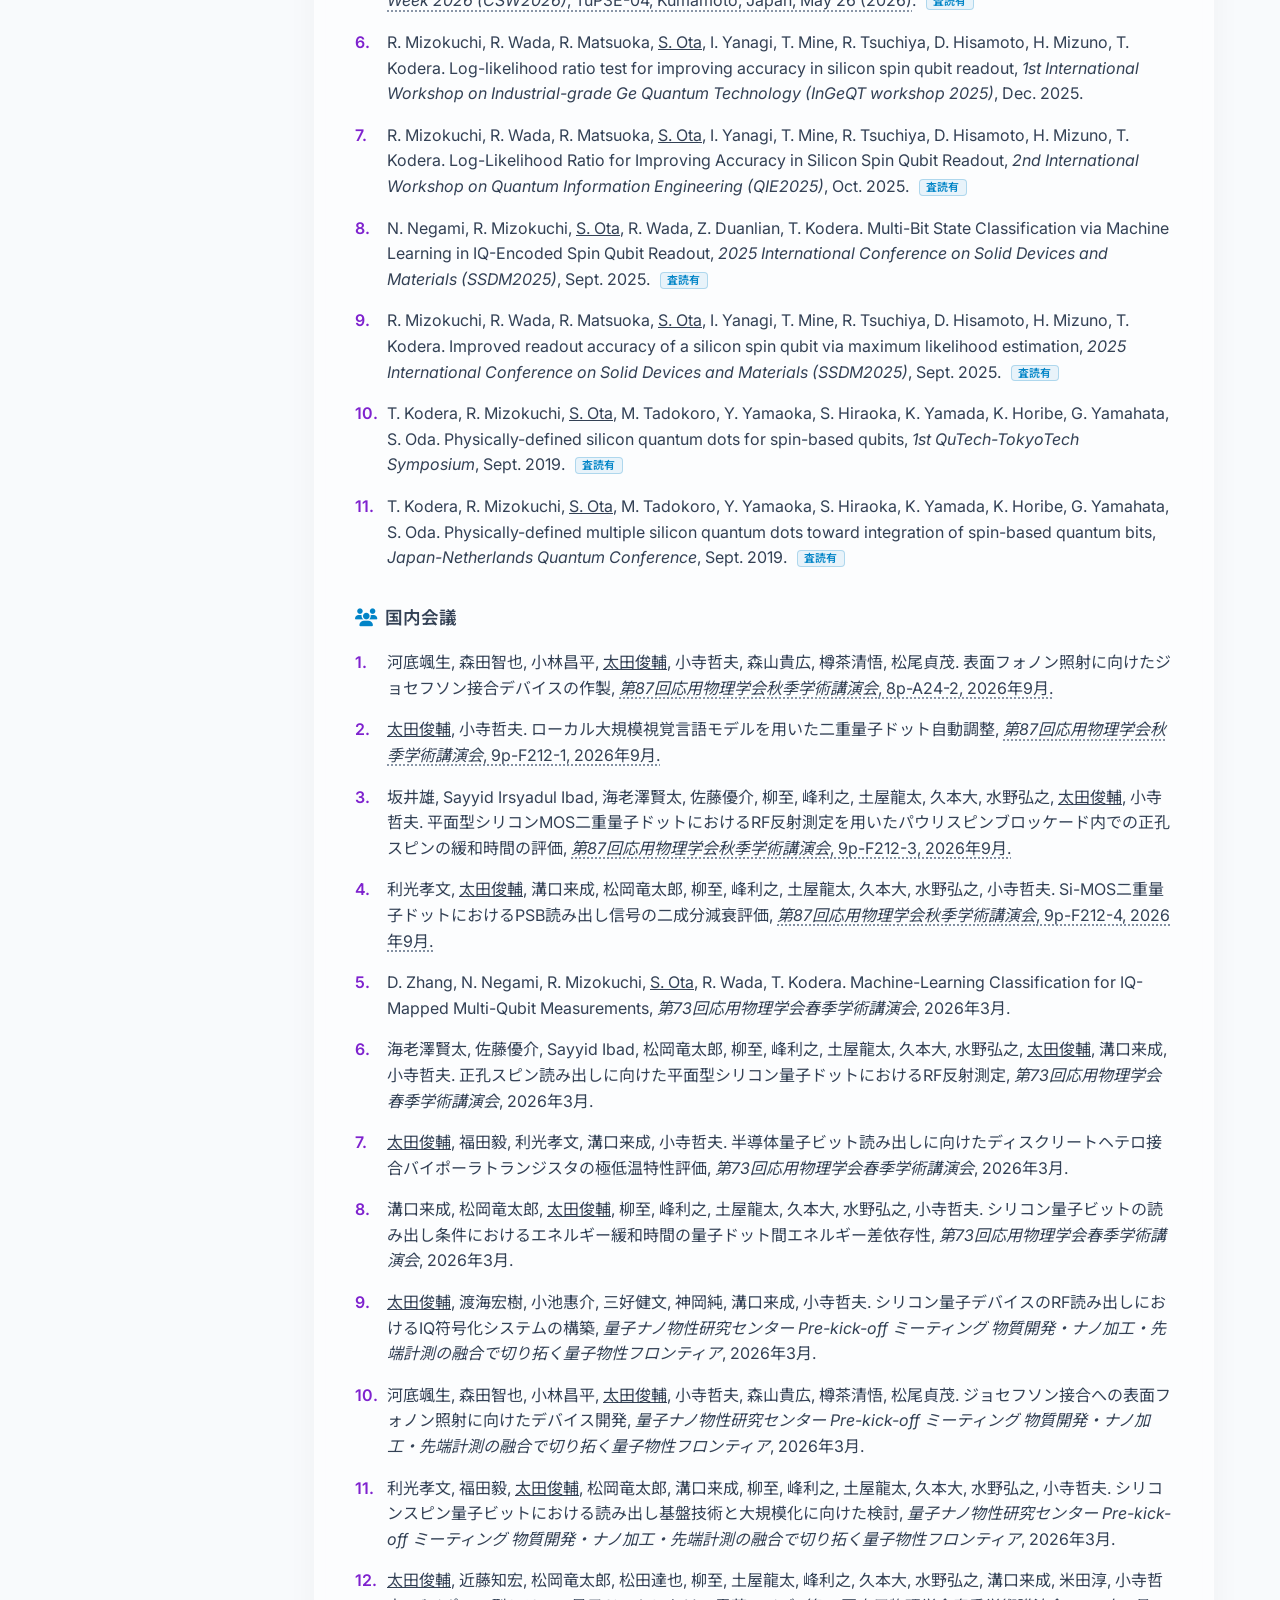
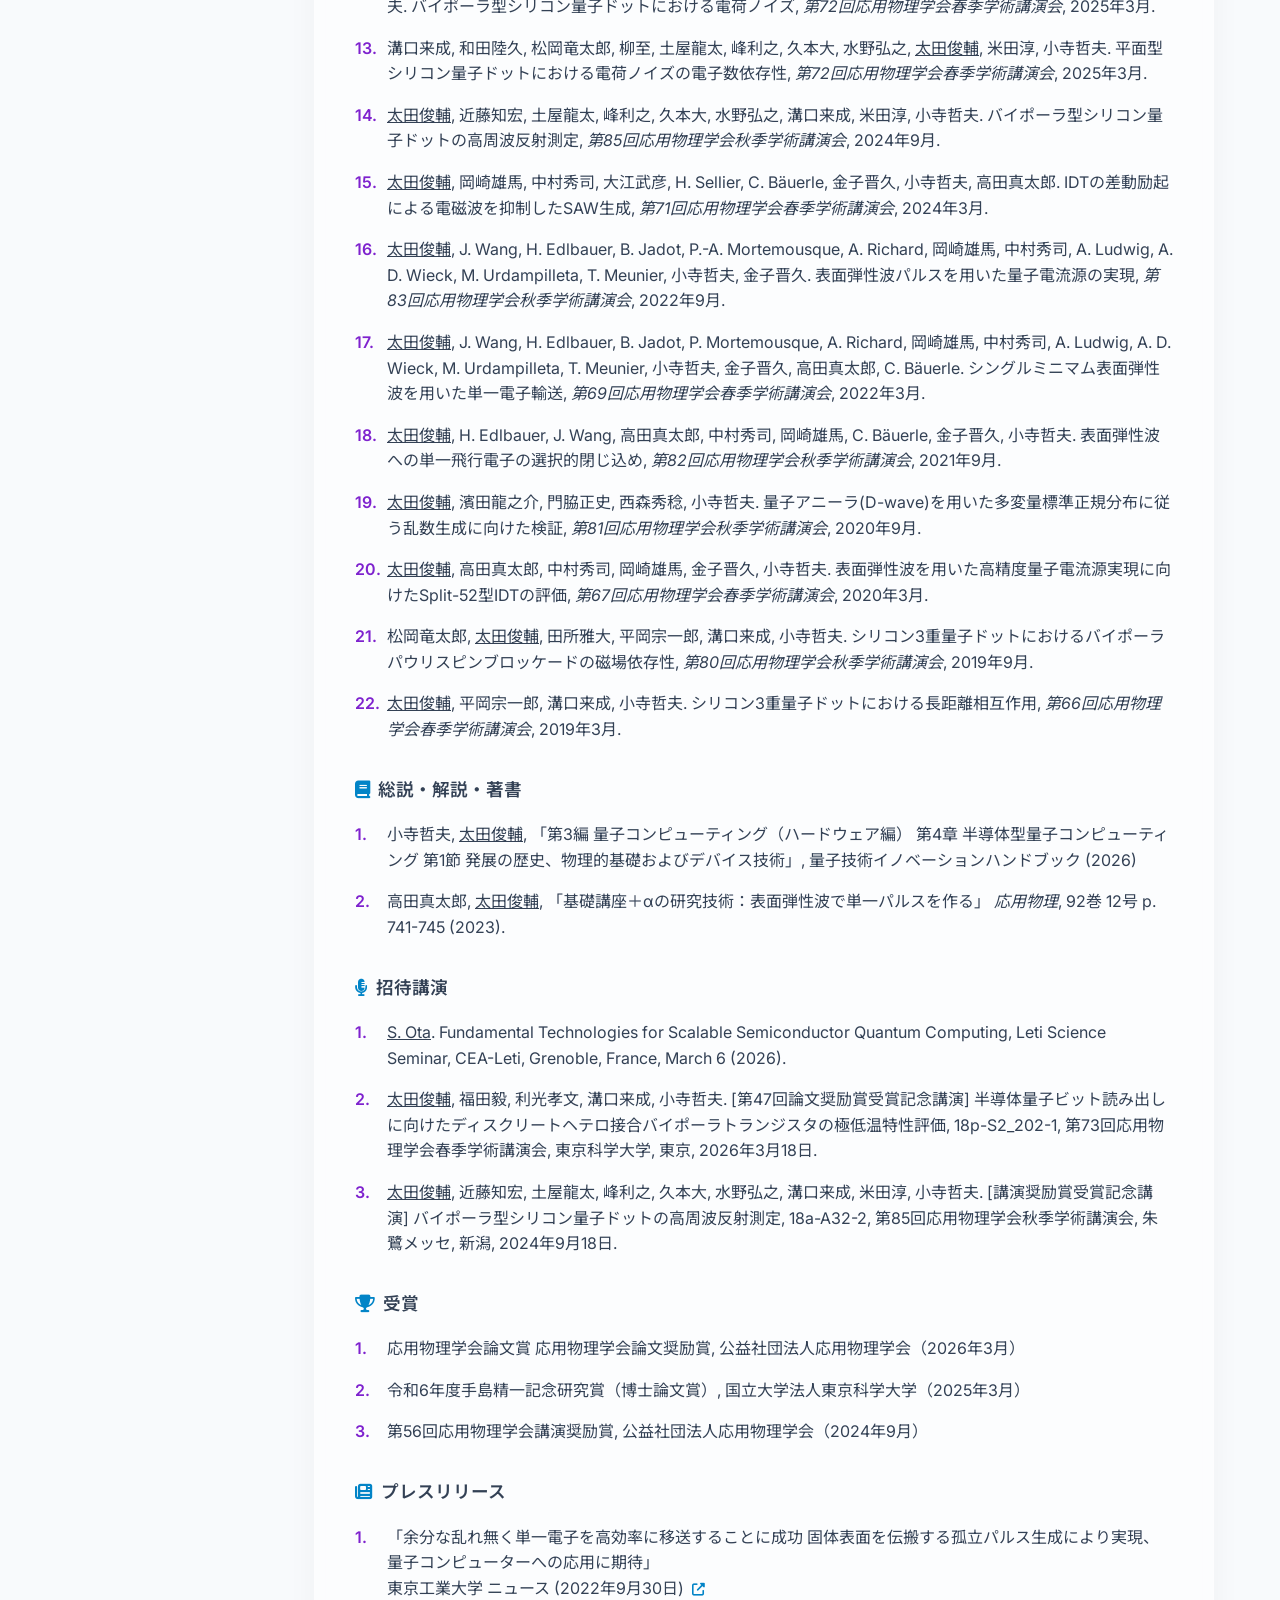
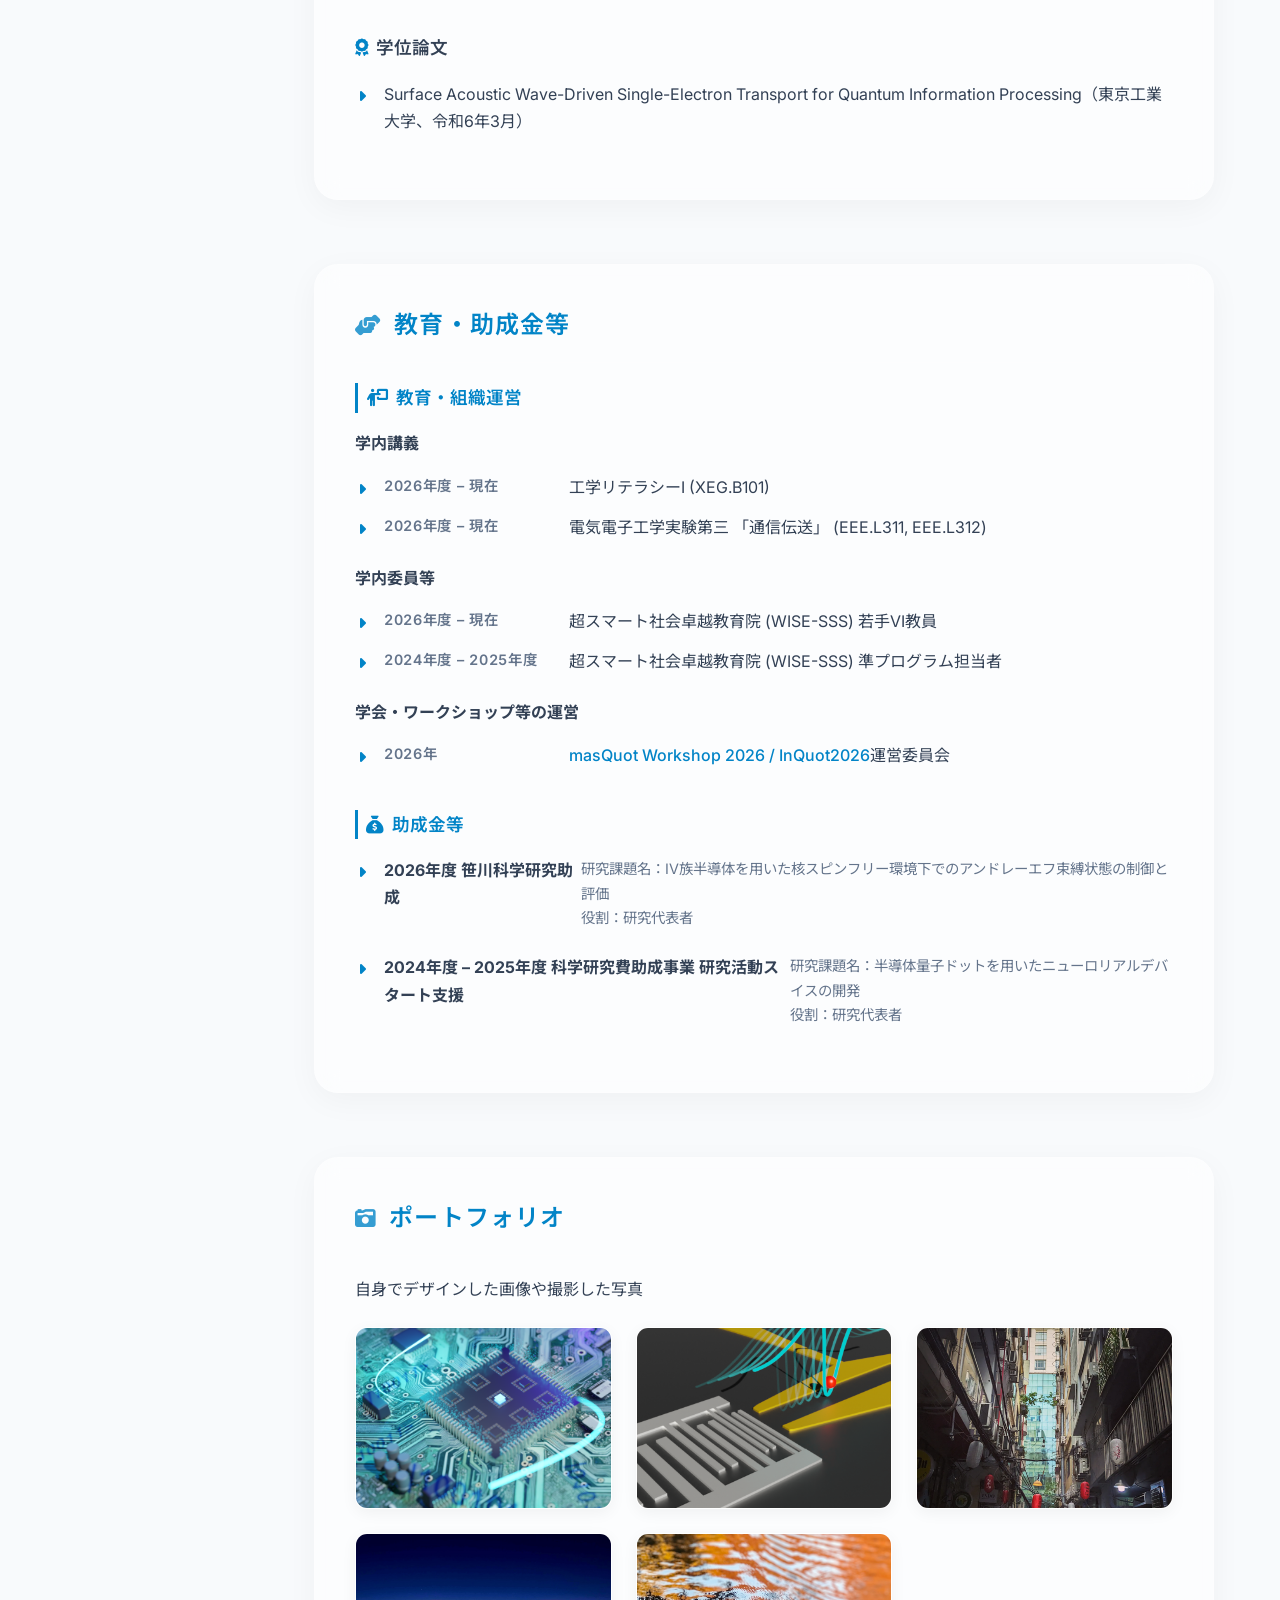
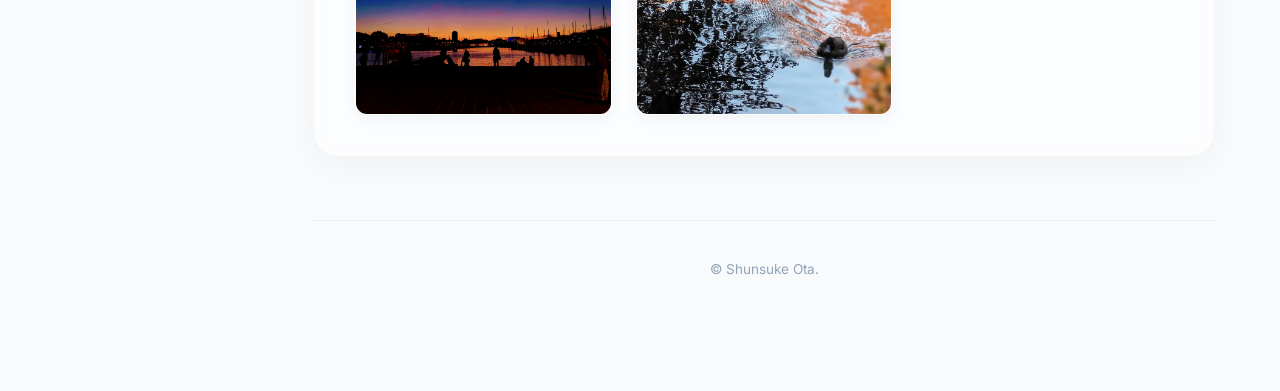
==== commit 5a3d5b92: "content: update news and publication entries" ====
--- a/index.html
+++ b/index.html
@@ -99,6 +99,7 @@
             <h2><i class="fas fa-bullhorn"></i>ニュース</h2>
             <div class="news-container">
                 <ul class="timeline-list">
+                    <li><span class="date">2026/09</span> 2026年秋季応用物理学会に参加し、研究発表を行いました。</li>
                     <li><span class="date">2026/04/01</span> 東京科学大学 工学院 電気電子系 助教に着任しました。</li>
                     <li><span class="date">2026/03/18</span> 第47回応用物理学会論文奨励賞を受賞し、春季学術講演会 @Tokyoにて受賞記念講演を行いました。</li>
                     <li><span class="date">2026/03/06</span> Leti Science Seminar @CEA-Leti (Grenoble, France)
@@ -229,71 +230,87 @@
                     Tsuchiya,
                     D. Hisamoto, H. Mizuno, T. Kodera. Comparative evaluation of electron- and hole-properties in
                     silicon quantum dots, <em>The International Symposium on Quantum Science, Technology and Innovation
-                        2025</em>, July 2025.</li>
-                <li><span class="badge-peer">査読有</span><u>S. Ota</u>, J. Wang, H. Edlbauer, Y. Okazaki, S. Nakamura, T. Oe, A. Ludwig, A.D. Wieck, T.
+                        2025</em>, July 2025. <span class="badge-peer">査読有</span></li>
+                <li><u>S. Ota</u>, J. Wang, H. Edlbauer, Y. Okazaki, S. Nakamura, T. Oe, A. Ludwig, A. D. Wieck, T. Kodera, C. Bäuerle, N.-H. Kaneko, S. Takada.
+                    On-demand Generation of Single Electrons with Acousto-Electric Pulses, <em>The 12th Workshop on
+                        Semiconductor/Superconductor Quantum Coherence Effect and Quantum Information</em>, Sept. 2023.</li>
+                <li><u>S. Ota</u>, J. Wang, H. Edlbauer, Y. Okazaki, S. Nakamura, T. Oe, A. Ludwig, A.D. Wieck, T.
                     Kodera, C.
                     Bäuerle, S. Takada, N.-H. Kaneko. Crosstalk Effect for Acousto-Electric Quantized Current, <em>2023
                         International Conference on Solid State Devices and Materials (SSDM2023)</em>, B-2-04, Nagoya,
-                    Japan, September 6 (2023).</li>
-                <li><span class="badge-peer">査読有</span><u>S. Ota</u>, J. Wang, H. Edlbauer, Y. Okazaki, S. Nakamura, A. Ludwig, A.D. Wieck, T. Kodera, C.
+                    Japan, September 6 (2023). <span class="badge-peer">査読有</span></li>
+                <li><u>S. Ota</u>, J. Wang, H. Edlbauer, Y. Okazaki, S. Nakamura, A. Ludwig, A.D. Wieck, T. Kodera, C.
                     Bäuerle,
                     S. Takada, N.-H. Kaneko. On-demand Single-Electron Source with Acousto-Electric Pulses, <em>25th
                         International Conference on Electronic Properties of Two-Dimensional Systems/21th International
                         Conference on Modulated Semiconductor Structures (EP2DS-25/MSS-21 Joint Conference)</em>, 10A-2,
-                    Grenoble, France, July 13 (2023).</li>
-                <li><span class="badge-peer">査読有</span><u>S. Ota</u>, J. Wang, H. Edlbauer, A. Richard, B. Jadot, P.-A. Mortemousque, Y. Okazaki, S.
+                    Grenoble, France, July 13 (2023). <span class="badge-peer">査読有</span></li>
+                <li><u>S. Ota</u>, J. Wang, H. Edlbauer, A. Richard, B. Jadot, P.-A. Mortemousque, Y. Okazaki, S. Nakamura, T. Kodera, N.-H. Kaneko, A. Ludwig, A. D. Wieck, M. Urdampilleta, T. Meunier, S. Takada, C. Bäuerle.
+                    Single Electron Transport with Chirp Surface Acoustic Wave, <em>The 11th Workshop on
+                        Semiconductor/Superconductor Quantum Coherence Effect and Quantum Information</em>, Feb. 2022.</li>
+                <li><u>S. Ota</u>, J. Wang, H. Edlbauer, A. Richard, B. Jadot, P.-A. Mortemousque, Y. Okazaki, S.
                     Nakamura, T.
                     Kodera, N.-H. Kaneko, A. Ludwig, A.D. Wieck, M. Urdampilleta, T. Meunier, S. Takada, C. Bäuerle.
                     Single-Electron Transport with Acousto-Electric Chirp Pulses, <em>24th International Conference on
                         Electronic Properties of Two-Dimensional Systems/20th International Conference on Modulated
                         Semiconductor Structures (EP2DS-24/MSS-20 Joint Conference)</em>, M-4-02, ALL-VIRTUAL
-                    Conference, November 2 (2021).</li>
+                    Conference, November 2 (2021). <span class="badge-peer">査読有</span></li>
+                <li><u>S. Ota</u>, S. Takada, Y. Okazaki, S. Nakamura, N.-H. Kaneko, T. Kodera. Investigation of
+                    interdigital transducer for high-fidelity single spin transport, <em>The 10th Workshop on
+                        Semiconductor/Superconductor Quantum Coherence Effect and Quantum Information</em>, Dec. 2020.</li>
                 <li><u>S. Ota</u>, S. Hiraoka, R. Mizokuchi, T. Kodera. Observation of bipolar Pauli spin blockade and
                     the
                     few-electron regime in a silicon linearly triple quantum dot, <em>Topical Conference on Quantum
-                        Computing 2019 (TCQC2019)</em>, Kyoto, Japan, December 17-18 (2019).</li>
-                <li><span class="badge-peer">査読有</span><u>S. Ota</u>, S. Hiraoka, R. Matsuoka, R. Mizokuchi, T. Kodera. Bipolar Pauli spin blockade in a
+                        Computing 2019 (TCQC2019)</em>, Kyoto, Japan, December 17-18 (2019). <span class="badge-peer">査読有</span></li>
+                <li><u>S. Ota</u>, S. Hiraoka, R. Matsuoka, R. Mizokuchi, T. Kodera. Bipolar Pauli spin blockade in a
                     silicon
                     linearly coupled triple quantum dot, <em>2019 International Conference on Solid State Devices and
-                        Materials (SSDM2019)</em>, E-1-03, Nagoya, Japan, September 3 (2019).</li>
+                        Materials (SSDM2019)</em>, E-1-03, Nagoya, Japan, September 3 (2019). <span class="badge-peer">査読有</span></li>
             </ul>
 
             <h4 class="sub-category-title"><i class="fas fa-user-group" style="font-size:0.85rem; color:var(--accent-cyan); margin-right:6px;"></i>共著発表</h4>
             <ul class="number-list">
-                <li><span class="badge-peer">査読有</span>R. Mizokuchi, R. Matsuoka, <u>S. Ota</u>, I. Yanagi, T. Mine, R. Tsuchiya, D. Hisamoto, H. Mizuno, T. Kodera.
+                <li>R. Mizokuchi, R. Matsuoka, <u>S. Ota</u>, I. Yanagi, T. Mine, R. Tsuchiya, D. Hisamoto, H. Mizuno, T. Kodera.
                     Characterization of Energy Relaxation Time of a Silicon Qubit under Readout Conditions, <a
                         href="https://pub.confit.atlas.jp/en/event/icps2026/presentation/We-P-108" target="_blank"
-                        rel="noopener noreferrer" class="stealth-link"><em>37th International Conference on the Physics of Semiconductors (ICPS2026)</em>, We-P-106, Tokyo, Japan, Aug. 19 (2026)</a>.</li>
-                <li><span class="badge-peer">査読有</span>D. Zhang, R. Mizokuchi, <u>S. Ota</u>, R. Wada, T. Kodera.
+                        rel="noopener noreferrer" class="stealth-link"><em>37th International Conference on the Physics of Semiconductors (ICPS2026)</em>, We-P-106, Tokyo, Japan, Aug. 19 (2026)</a>. <span class="badge-peer">査読有</span></li>
+                <li>D. Zhang, R. Mizokuchi, <u>S. Ota</u>, R. Wada, T. Kodera.
                     Model Based Auto-Tuning of Double Quantum Dots, <a
                         href="https://pub.confit.atlas.jp/en/event/icps2026/presentation/We-P-107" target="_blank"
-                        rel="noopener noreferrer" class="stealth-link"><em>37th International Conference on the Physics of Semiconductors (ICPS2026)</em>, We-P-105, Tokyo, Japan, Aug. 19 (2026)</a>.</li>
-                <li><span class="badge-peer">査読有</span>K. Ebisawa, Y. Sato, S. I. Ibad, R. Matsuoka, I. Yanagi, T. Mine, R. Tsuchiya, D. Hisamoto, H. Mizuno, <u>S. Ota</u>, R. Mizokuchi, T. Kodera.
+                        rel="noopener noreferrer" class="stealth-link"><em>37th International Conference on the Physics of Semiconductors (ICPS2026)</em>, We-P-105, Tokyo, Japan, Aug. 19 (2026)</a>. <span class="badge-peer">査読有</span></li>
+                <li>K. Ebisawa, Y. Sato, S. I. Ibad, R. Matsuoka, I. Yanagi, T. Mine, R. Tsuchiya, D. Hisamoto, H. Mizuno, <u>S. Ota</u>, R. Mizokuchi, T. Kodera.
                     Single-Shot Charge Detection via RF Reflectometry in a Planar p-Type Silicon Quantum Dot, <a
                         href="https://pub.confit.atlas.jp/en/event/icps2026/presentation/We-P-102" target="_blank"
-                        rel="noopener noreferrer" class="stealth-link"><em>37th International Conference on the Physics of Semiconductors (ICPS2026)</em>, We-P-100, Tokyo, Japan, Aug. 19 (2026)</a>.</li>
-                <li><span class="badge-peer">査読有</span>T. Fukuda, T. Toshimitsu, <u>S. Ota</u>, R. Mizokuchi, I. Yanagi, T. Mine, R. Tsuchiya, D. Hisamoto, H. Mizuno, T. Kodera.
+                        rel="noopener noreferrer" class="stealth-link"><em>37th International Conference on the Physics of Semiconductors (ICPS2026)</em>, We-P-100, Tokyo, Japan, Aug. 19 (2026)</a>. <span class="badge-peer">査読有</span></li>
+                <li>T. Fukuda, T. Toshimitsu, <u>S. Ota</u>, R. Mizokuchi, I. Yanagi, T. Mine, R. Tsuchiya, D. Hisamoto, H. Mizuno, T. Kodera.
                     Cryogenic Characterization of SiGe Heterojunction Bipolar Transistors and Application to Silicon Qubit Readout, <a
                         href="https://pub.confit.atlas.jp/en/event/icps2026/presentation/Tu-P-112" target="_blank"
-                        rel="noopener noreferrer" class="stealth-link"><em>37th International Conference on the Physics of Semiconductors (ICPS2026)</em>, Tu-P-115, Tokyo, Japan, Aug. 18 (2026)</a>.</li>
-                <li><span class="badge-peer">査読有</span>R. Kawasoko, T. Morita, S. Kobayashi, <u>S. Ota</u>, T. Kodera, T. Moriyama, S. Tarucha, S. Matsuo.
+                        rel="noopener noreferrer" class="stealth-link"><em>37th International Conference on the Physics of Semiconductors (ICPS2026)</em>, Tu-P-115, Tokyo, Japan, Aug. 18 (2026)</a>. <span class="badge-peer">査読有</span></li>
+                <li>R. Kawasoko, T. Morita, S. Kobayashi, <u>S. Ota</u>, T. Kodera, T. Moriyama, S. Tarucha, S. Matsuo.
                     Device Fabrication towards Surface Phonon Irradiation on Josephson Junctions, <a
                         href="https://pub.confit.atlas.jp/en/event/csw2026/presentation/TuP3E-04" target="_blank"
                         rel="noopener noreferrer" class="stealth-link"><em>Compound Semiconductor Week 2026
-                            (CSW2026)</em>, TuP3E-04, Kumamoto, Japan, May 26 (2026)</a>.</li>
+                            (CSW2026)</em>, TuP3E-04, Kumamoto, Japan, May 26 (2026)</a>. <span class="badge-peer">査読有</span></li>
+                <li>R. Mizokuchi, R. Wada, R. Matsuoka, <u>S. Ota</u>, I. Yanagi, T. Mine, R. Tsuchiya, D. Hisamoto, H. Mizuno, T. Kodera.
+                    Log-likelihood ratio test for improving accuracy in silicon spin qubit readout, <em>1st
+                        International Workshop on Industrial-grade Ge Quantum Technology (InGeQT workshop 2025)</em>, Dec. 2025.</li>
                 <li>R. Mizokuchi, R. Wada, R. Matsuoka, <u>S. Ota</u>, I. Yanagi, T. Mine, R. Tsuchiya, D. Hisamoto, H.
                     Mizuno,
                     T. Kodera. Log-Likelihood Ratio for Improving Accuracy in Silicon Spin Qubit Readout, <em>2nd
-                        International Workshop on Quantum Information Engineering (QIE2025)</em>, Oct. 2025.</li>
-                <li><span class="badge-peer">査読有</span>N. Negami, R. Mizokuchi, <u>S. Ota</u>, R. Wada, Z. Duanlian, T. Kodera. Multi-Bit State
+                        International Workshop on Quantum Information Engineering (QIE2025)</em>, Oct. 2025. <span class="badge-peer">査読有</span></li>
+                <li>N. Negami, R. Mizokuchi, <u>S. Ota</u>, R. Wada, Z. Duanlian, T. Kodera. Multi-Bit State
                     Classification via
                     Machine Learning in IQ-Encoded Spin Qubit Readout, <em>2025 International Conference on Solid
-                        Devices and Materials (SSDM2025)</em>, Sept. 2025.</li>
-                <li><span class="badge-peer">査読有</span>R. Mizokuchi, R. Wada, R. Matsuoka, <u>S. Ota</u>, I. Yanagi, T. Mine, R. Tsuchiya, D. Hisamoto, H.
+                        Devices and Materials (SSDM2025)</em>, Sept. 2025. <span class="badge-peer">査読有</span></li>
+                <li>R. Mizokuchi, R. Wada, R. Matsuoka, <u>S. Ota</u>, I. Yanagi, T. Mine, R. Tsuchiya, D. Hisamoto, H.
                     Mizuno,
                     T. Kodera. Improved readout accuracy of a silicon spin qubit via maximum likelihood estimation,
-                    <em>2025 International Conference on Solid Devices and Materials (SSDM2025)</em>, Sept. 2025.
-                </li>
+                    <em>2025 International Conference on Solid Devices and Materials (SSDM2025)</em>, Sept. 2025. <span class="badge-peer">査読有</span>
+                </li>
+                <li>T. Kodera, R. Mizokuchi, <u>S. Ota</u>, M. Tadokoro, Y. Yamaoka, S. Hiraoka, K. Yamada, K. Horibe, G. Yamahata, S. Oda.
+                    Physically-defined silicon quantum dots for spin-based qubits, <em>1st QuTech-TokyoTech Symposium</em>, Sept. 2019. <span class="badge-peer">査読有</span></li>
+                <li>T. Kodera, R. Mizokuchi, <u>S. Ota</u>, M. Tadokoro, Y. Yamaoka, S. Hiraoka, K. Yamada, K. Horibe, G. Yamahata, S. Oda.
+                    Physically-defined multiple silicon quantum dots toward integration of spin-based quantum bits, <em>Japan-Netherlands Quantum Conference</em>, Sept. 2019. <span class="badge-peer">査読有</span></li>
             </ul>
 
             <h3 style="color:var(--text-color); font-size:1.1rem; font-weight:600; margin-top:2rem;"><i
@@ -388,6 +405,10 @@
                         若手VI教員</li>
                     <li><span class="date">2024年度 – 2025年度</span> 超スマート社会卓越教育院 (WISE-SSS) 準プログラム担当者
                     </li>
+                </ul>
+                <p><strong>学会・ワークショップ等の運営</strong></p>
+                <ul class="indent-list arrow-list">
+                    <li><span class="date">2026年</span> <a href="https://sites.google.com/view/masquot-en/workshops/report-on-workshops" target="_blank" rel="noopener noreferrer">masQuot Workshop 2026 / InQuot2026</a> 運営委員会</li>
                 </ul>
             </div>
 
--- a/index.css
+++ b/index.css
@@ -374,7 +374,7 @@
     background: rgba(2, 132, 199, 0.08);
     color: var(--accent-cyan);
     border: 1px solid rgba(2, 132, 199, 0.25);
-    margin-right: 6px;
+    margin-left: 6px;
     vertical-align: 1px;
     letter-spacing: 0.02em;
     white-space: nowrap;
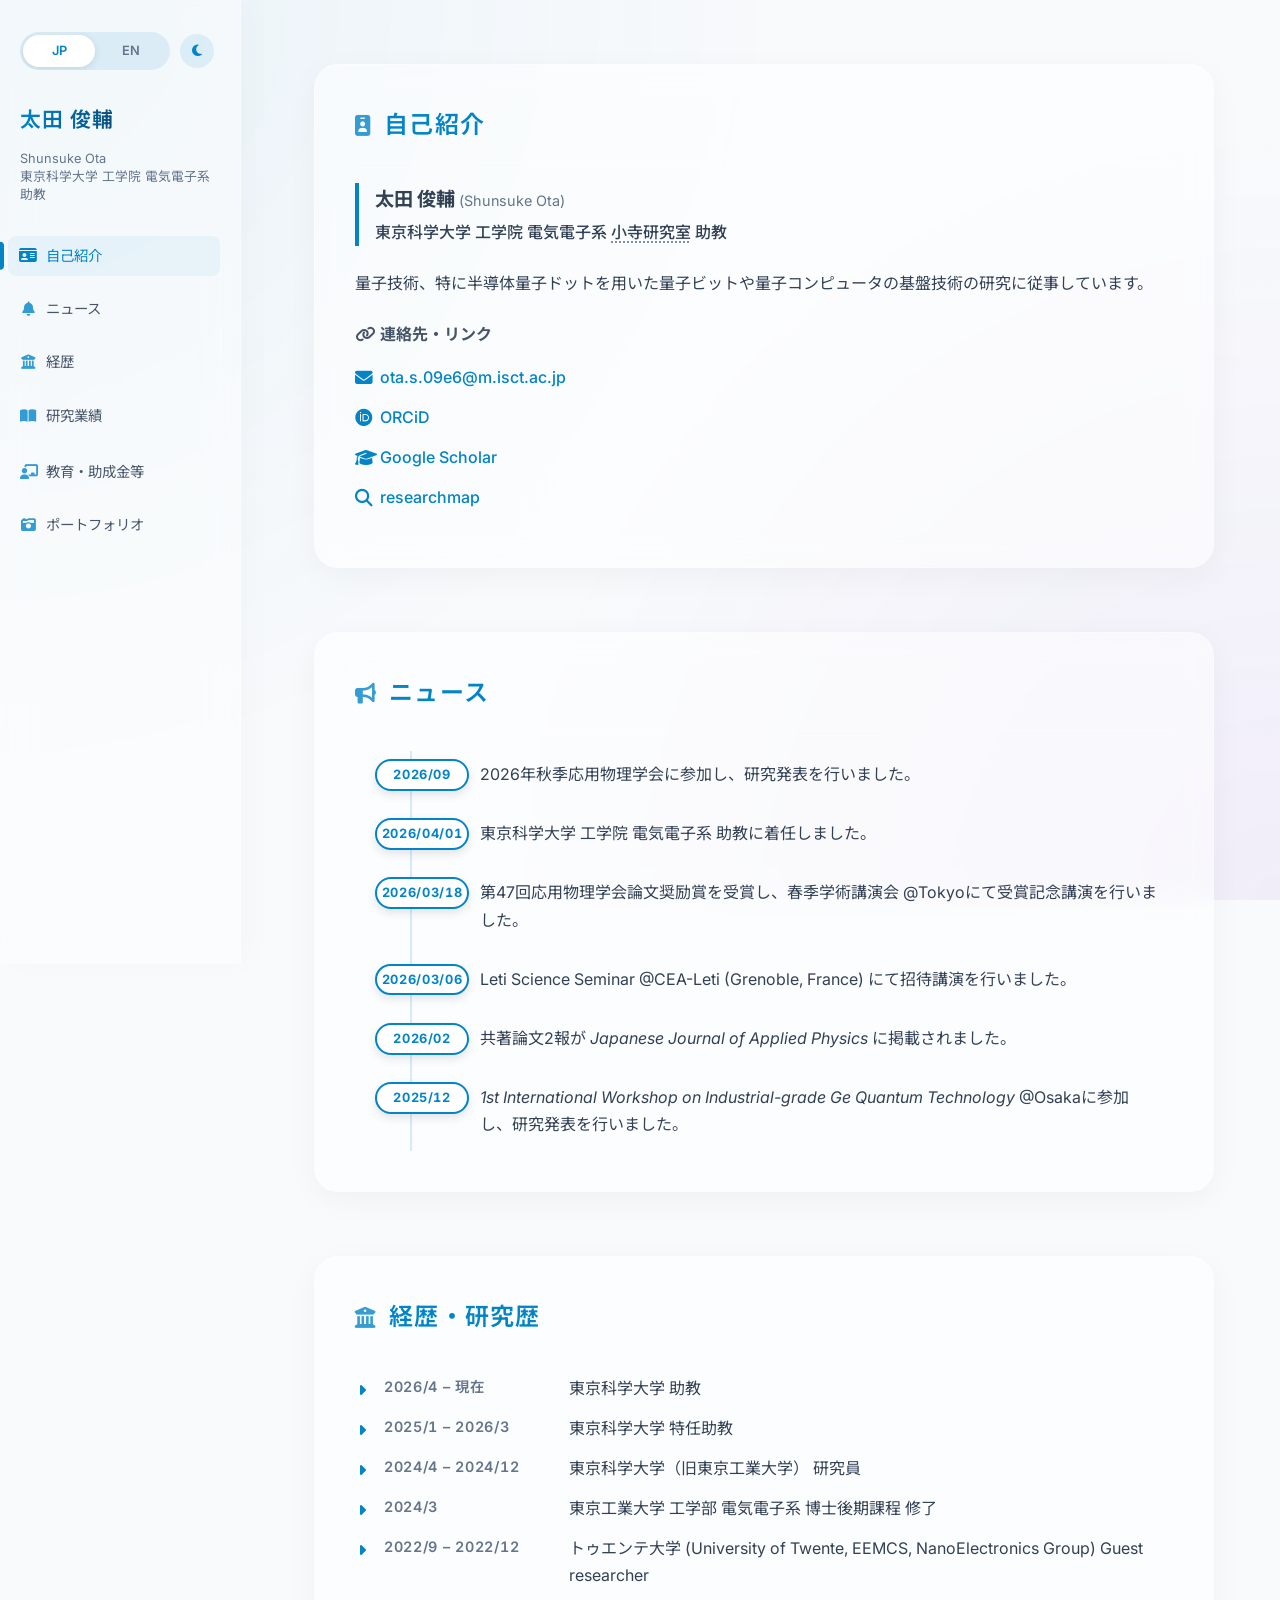
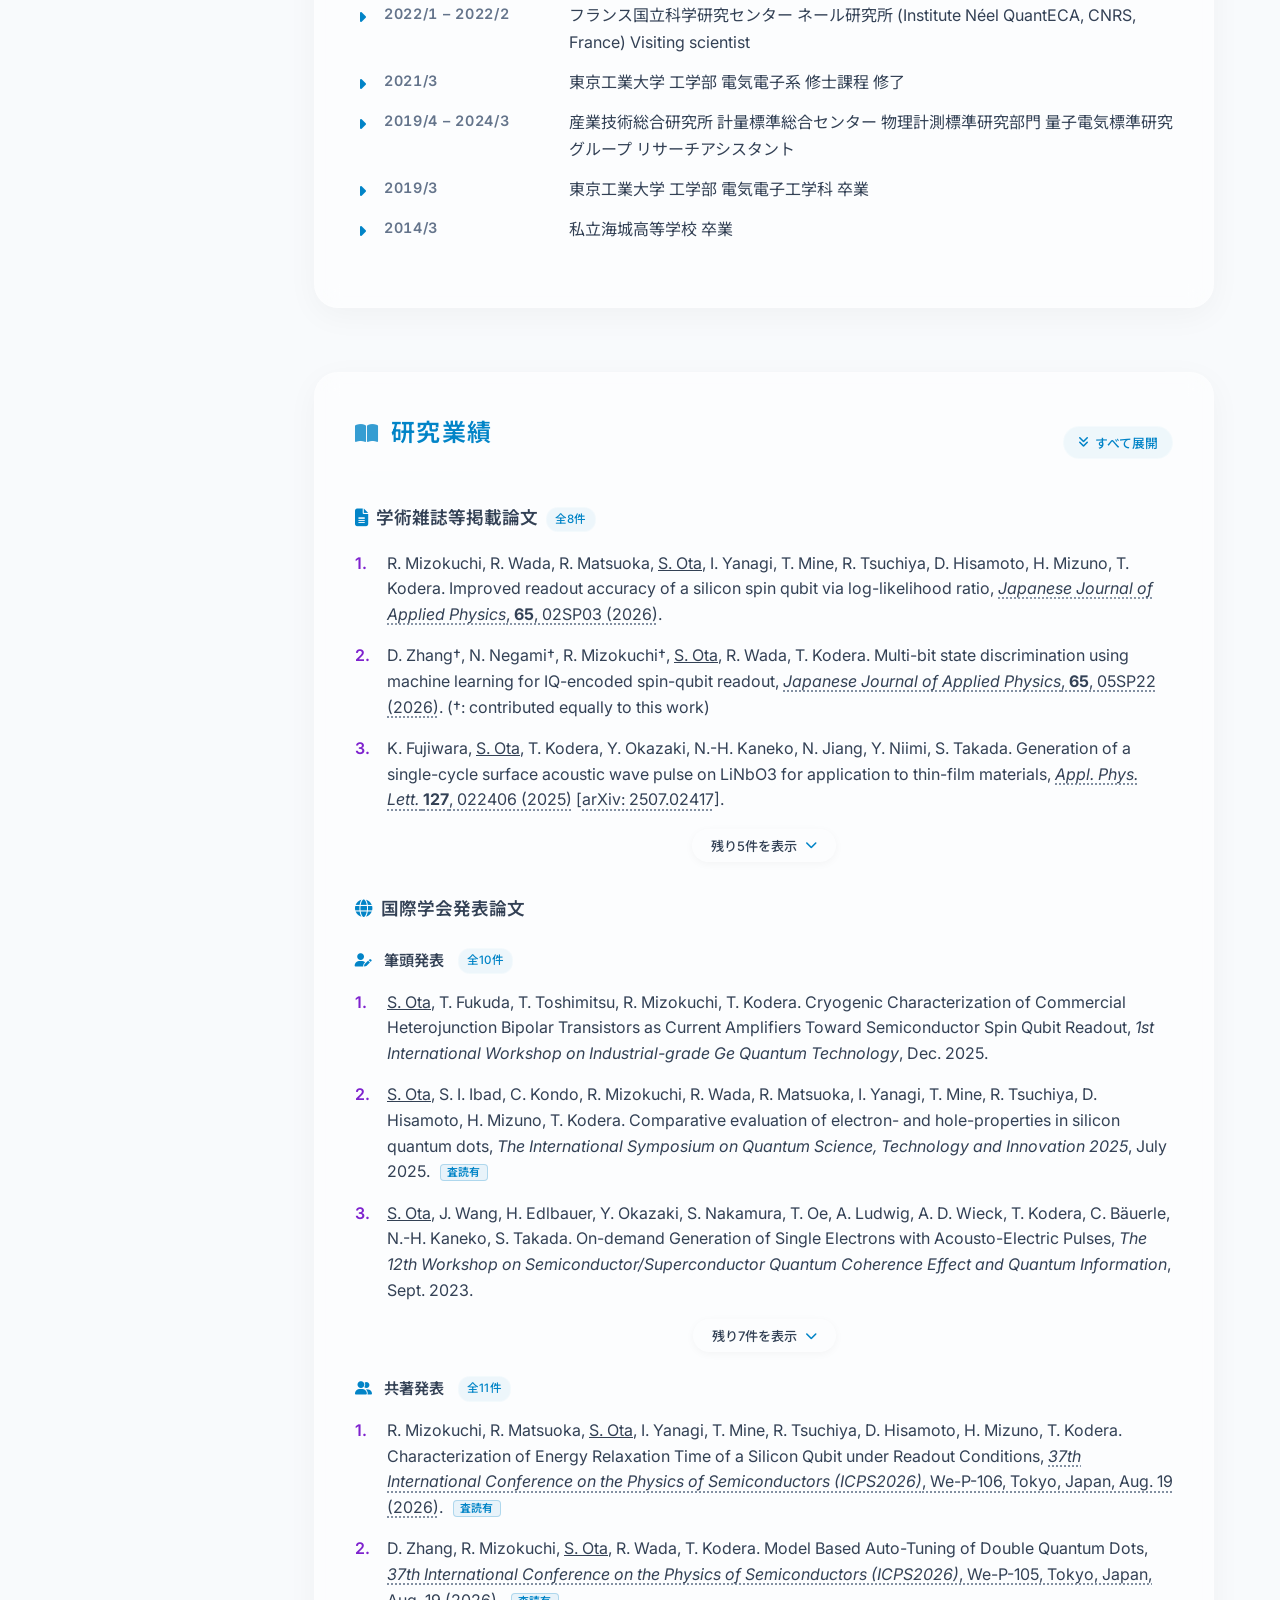
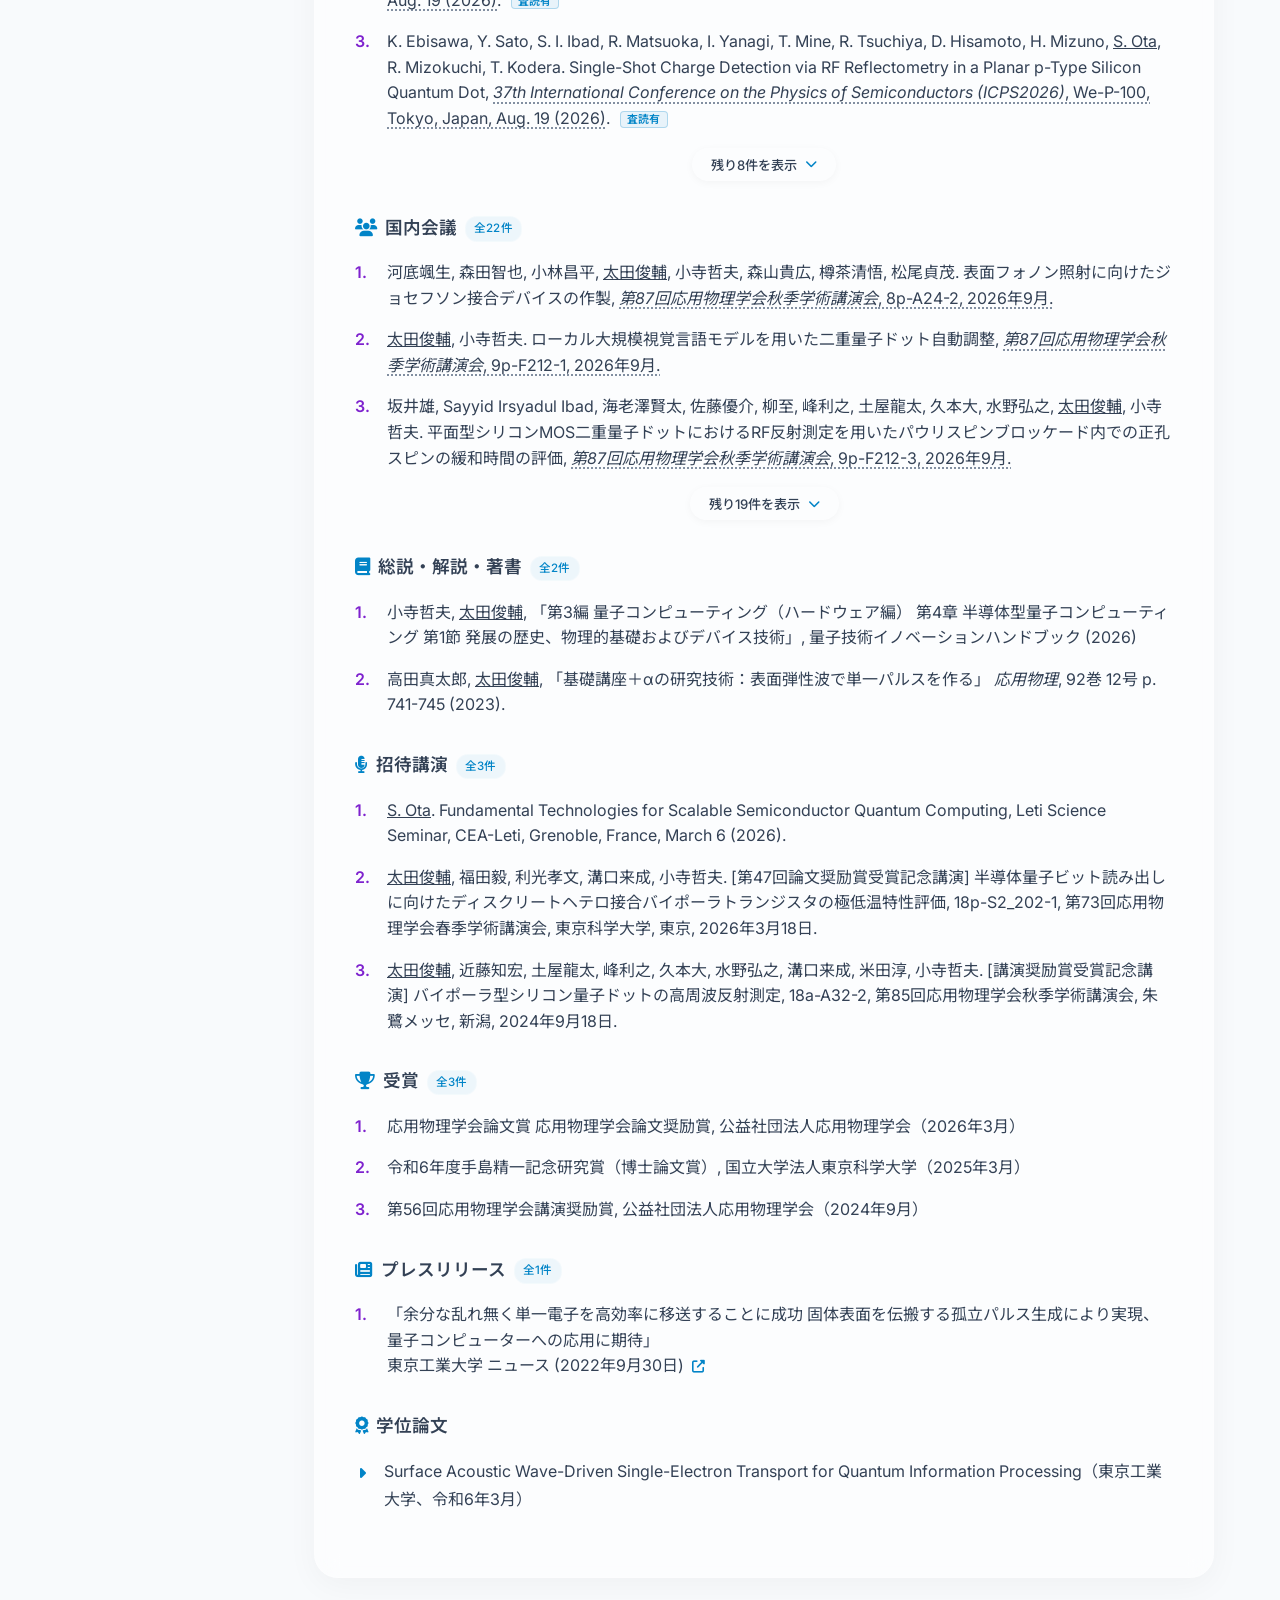
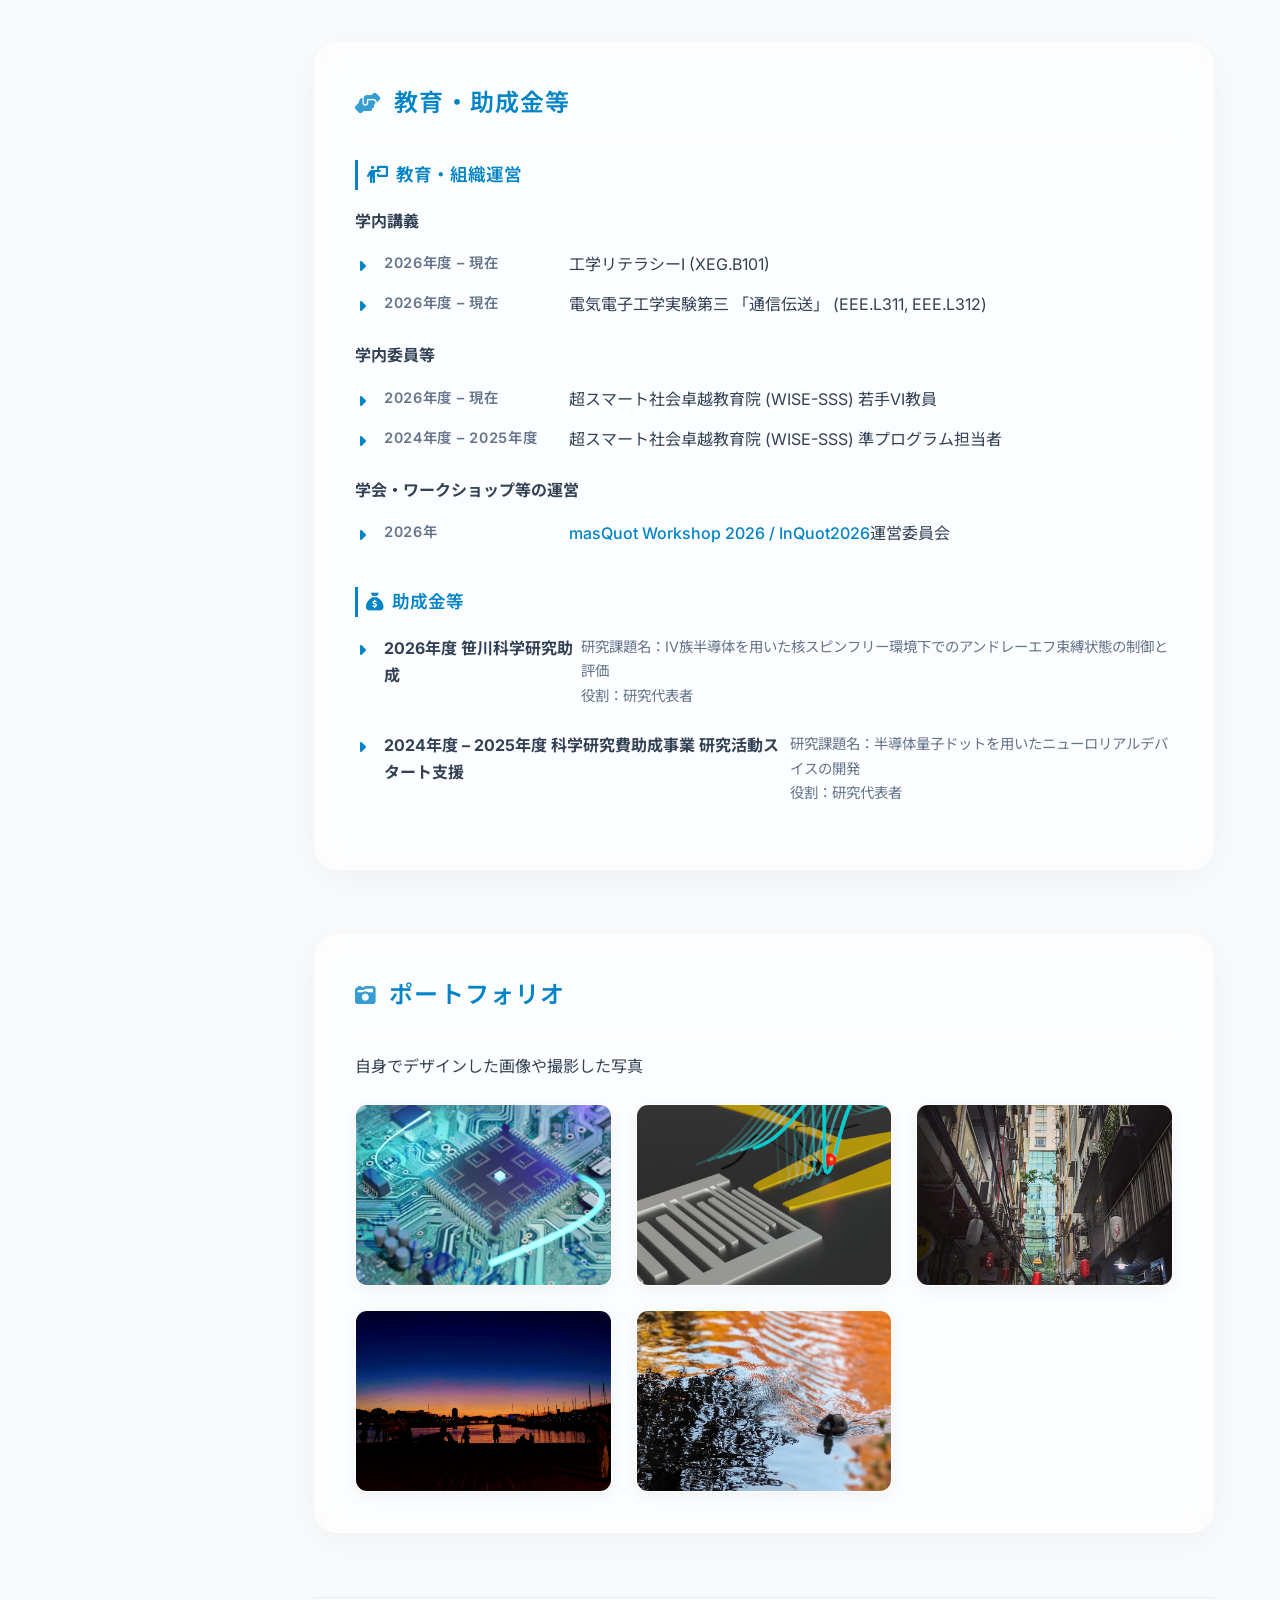
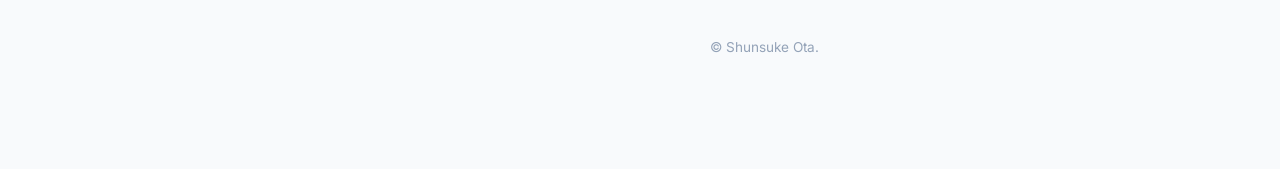
==== commit 2f05bd26: "feat: add collapsible publication lists, item count badges, and back-to-top navigation" ====
--- a/index.html
+++ b/index.html
@@ -60,7 +60,19 @@
             <li><a href="#profile" class="active"><i class="fas fa-id-card"></i>自己紹介</a></li>
             <li><a href="#news"><i class="fas fa-bell"></i>ニュース</a></li>
             <li><a href="#career"><i class="fas fa-building-columns"></i>経歴</a></li>
-            <li><a href="#publications"><i class="fas fa-book-open"></i>研究業績</a></li>
+            <li class="has-sub">
+                <a href="#publications"><i class="fas fa-book-open"></i>研究業績</a>
+                <ul class="nav-sub">
+                    <li><a href="#pub-journal">学術論文</a></li>
+                    <li><a href="#pub-intl-first">国際学会 (筆頭)</a></li>
+                    <li><a href="#pub-intl-co">国際学会 (共著)</a></li>
+                    <li><a href="#pub-domestic">国内会議</a></li>
+                    <li><a href="#pub-books">総説・著書</a></li>
+                    <li><a href="#pub-invited">招待講演</a></li>
+                    <li><a href="#pub-awards">受賞</a></li>
+                    <li><a href="#pub-press">プレスリリース</a></li>
+                </ul>
+            </li>
             <li><a href="#activities"><i class="fas fa-chalkboard-user"></i>教育・助成金等</a></li>
             <li><a href="#portfolio"><i class="fas fa-camera-retro"></i>ポートフォリオ</a></li>
         </ul>
@@ -145,11 +157,15 @@
         <!-- ※順番を入れ替え（Publicationsが先、Activitiesが後） -->
 
         <section id="publications">
-            <h2><i class="fas fa-book-open"></i>研究業績</h2>
-
-
-
-            <h3 style="color:var(--text-color); font-size:1.1rem; font-weight:600; margin-top:2rem;"><i
+            <div class="section-header-flex">
+                <h2><i class="fas fa-book-open"></i>研究業績</h2>
+                <button class="pub-toggle-all-btn" id="pub-toggle-all" title="すべての業績を展開/折りたたむ">
+                    <i class="fas fa-angles-down"></i>
+                    <span>すべて展開</span>
+                </button>
+            </div>
+
+            <h3 id="pub-journal" style="color:var(--text-color); font-size:1.1rem; font-weight:600; margin-top:2rem;"><i
                     class="fas fa-file-lines" style="color:var(--accent-cyan); margin-right:8px;"></i>学術雑誌等掲載論文</h3>
             <ul class="number-list">
                 <li>R. Mizokuchi, R. Wada, R. Matsuoka, <u>S. Ota</u>, I. Yanagi, T. Mine, R. Tsuchiya, D. Hisamoto, H.
@@ -216,10 +232,10 @@
                 </li>
             </ul>
 
-            <h3 style="color:var(--text-color); font-size:1.1rem; font-weight:600; margin-top:2rem;"><i
+            <h3 id="pub-intl" style="color:var(--text-color); font-size:1.1rem; font-weight:600; margin-top:2rem;"><i
                     class="fas fa-globe" style="color:var(--accent-cyan); margin-right:8px;"></i>国際学会発表論文</h3>
             
-            <h4 class="sub-category-title"><i class="fas fa-user-pen" style="font-size:0.85rem; color:var(--accent-cyan); margin-right:6px;"></i>筆頭発表</h4>
+            <h4 id="pub-intl-first" class="sub-category-title"><i class="fas fa-user-pen" style="font-size:0.85rem; color:var(--accent-cyan); margin-right:6px;"></i>筆頭発表</h4>
             <ul class="number-list">
                 <li><u>S. Ota</u>, T. Fukuda, T. Toshimitsu, R. Mizokuchi, T. Kodera. Cryogenic Characterization of
                     Commercial
@@ -268,7 +284,7 @@
                         Materials (SSDM2019)</em>, E-1-03, Nagoya, Japan, September 3 (2019). <span class="badge-peer">査読有</span></li>
             </ul>
 
-            <h4 class="sub-category-title"><i class="fas fa-user-group" style="font-size:0.85rem; color:var(--accent-cyan); margin-right:6px;"></i>共著発表</h4>
+            <h4 id="pub-intl-co" class="sub-category-title"><i class="fas fa-user-group" style="font-size:0.85rem; color:var(--accent-cyan); margin-right:6px;"></i>共著発表</h4>
             <ul class="number-list">
                 <li>R. Mizokuchi, R. Matsuoka, <u>S. Ota</u>, I. Yanagi, T. Mine, R. Tsuchiya, D. Hisamoto, H. Mizuno, T. Kodera.
                     Characterization of Energy Relaxation Time of a Silicon Qubit under Readout Conditions, <a
@@ -313,7 +329,7 @@
                     Physically-defined multiple silicon quantum dots toward integration of spin-based quantum bits, <em>Japan-Netherlands Quantum Conference</em>, Sept. 2019. <span class="badge-peer">査読有</span></li>
             </ul>
 
-            <h3 style="color:var(--text-color); font-size:1.1rem; font-weight:600; margin-top:2rem;"><i
+            <h3 id="pub-domestic" style="color:var(--text-color); font-size:1.1rem; font-weight:600; margin-top:2rem;"><i
                     class="fas fa-users" style="color:var(--accent-cyan); margin-right:8px;"></i>国内会議</h3>
             <ul class="number-list">
                 <li>河底颯生, 森田智也, 小林昌平, <u>太田俊輔</u>, 小寺哲夫, 森山貴広, 樽茶清悟, 松尾貞茂. 表面フォノン照射に向けたジョセフソン接合デバイスの作製, <a href="https://pub.confit.atlas.jp/ja/event/jsap2026a/presentation/8p-A24-2" target="_blank" rel="noopener noreferrer" class="stealth-link"><em>第87回応用物理学会秋季学術講演会</em>, 8p-A24-2, 2026年9月.</a></li>
@@ -340,7 +356,7 @@
                 <li><u>太田俊輔</u>, 平岡宗一郎, 溝口来成, 小寺哲夫. シリコン3重量子ドットにおける長距離相互作用, <em>第66回応用物理学会春季学術講演会</em>, 2019年3月.</li>
             </ul>
 
-            <h3 style="color:var(--text-color); font-size:1.1rem; font-weight:600; margin-top:2rem;"><i
+            <h3 id="pub-books" style="color:var(--text-color); font-size:1.1rem; font-weight:600; margin-top:2rem;"><i
                     class="fas fa-book" style="color:var(--accent-cyan); margin-right:8px;"></i>総説・解説・著書</h3>
             <ul class="number-list">
                 <li>小寺哲夫, <u>太田俊輔</u>, 「第3編 量子コンピューティング（ハードウェア編） 第4章 半導体型量子コンピューティング 第1節
@@ -348,7 +364,7 @@
                 <li>高田真太郎, <u>太田俊輔</u>, 「基礎講座＋αの研究技術：表面弾性波で単一パルスを作る」 <em>応用物理</em>, 92巻 12号 p. 741-745 (2023).</li>
             </ul>
 
-            <h3 style="color:var(--text-color); font-size:1.1rem; font-weight:600; margin-top:2rem;"><i
+            <h3 id="pub-invited" style="color:var(--text-color); font-size:1.1rem; font-weight:600; margin-top:2rem;"><i
                     class="fas fa-microphone-lines" style="color:var(--accent-cyan); margin-right:8px;"></i>招待講演</h3>
             <ul class="number-list">
                 <li><u>S. Ota</u>. Fundamental Technologies for Scalable Semiconductor Quantum Computing, Leti
@@ -360,7 +376,7 @@
                     18a-A32-2, 第85回応用物理学会秋季学術講演会, 朱鷺メッセ, 新潟, 2024年9月18日.</li>
             </ul>
 
-            <h3 style="color:var(--text-color); font-size:1.1rem; font-weight:600; margin-top:2rem;"><i
+            <h3 id="pub-awards" style="color:var(--text-color); font-size:1.1rem; font-weight:600; margin-top:2rem;"><i
                     class="fas fa-trophy" style="color:var(--accent-cyan); margin-right:8px;"></i>受賞</h3>
             <ul class="number-list">
                 <li>応用物理学会論文賞 応用物理学会論文奨励賞, 公益社団法人応用物理学会（2026年3月）</li>
@@ -368,7 +384,7 @@
                 <li>第56回応用物理学会講演奨励賞, 公益社団法人応用物理学会（2024年9月）</li>
             </ul>
 
-            <h3 style="color:var(--text-color); font-size:1.1rem; font-weight:600; margin-top:2rem;"><i
+            <h3 id="pub-press" style="color:var(--text-color); font-size:1.1rem; font-weight:600; margin-top:2rem;"><i
                     class="fas fa-newspaper" style="color:var(--accent-cyan); margin-right:8px;"></i>プレスリリース</h3>
             <ul class="number-list">
                 <li>「余分な乱れ無く単一電子を高効率に移送することに成功 固体表面を伝搬する孤立パルス生成により実現、量子コンピューターへの応用に期待」<br>
@@ -481,98 +497,6 @@
         <div class="lightbox-caption"></div>
     </div>
 
-    <script>
-        // スクロール検知でトップに戻るボタンを表示・非表示
-        window.addEventListener('scroll', function () {
-            var backToTop = document.getElementById('back-to-top');
-            if (window.scrollY > 300) {
-                backToTop.classList.add('show');
-            } else {
-                backToTop.classList.remove('show');
-            }
-        });
-
-        // スムーズスクロール
-        document.getElementById('back-to-top').addEventListener('click', function (e) {
-            e.preventDefault();
-            window.scrollTo({
-                top: 0,
-                behavior: 'smooth'
-            });
-        });
-
-        // スクロールスパイ（アクティブメニューのハイライト）
-        document.addEventListener('DOMContentLoaded', function () {
-            const sections = document.querySelectorAll('main section');
-            const navLinks = document.querySelectorAll('nav ul li a');
-
-            // 画面中央付近を監視の基準とする設定
-            const observerOptions = {
-                root: null,
-                rootMargin: '-30% 0px -50% 0px',
-                threshold: 0
-            };
-
-            const observer = new IntersectionObserver(function (entries) {
-                entries.forEach(entry => {
-                    if (entry.isIntersecting) {
-                        const activeId = entry.target.getAttribute('id');
-
-                        // まずすべてのリンクから active を外す
-                        navLinks.forEach(link => link.classList.remove('active'));
-
-                        // 今見えているセクションのリンクに active を付ける
-                        const activeLink = document.querySelector(`nav ul li a[href="#${activeId}"]`);
-                        if (activeLink) {
-                            activeLink.classList.add('active');
-                        }
-                    }
-                });
-            }, observerOptions);
-
-            sections.forEach(section => {
-                observer.observe(section);
-            });
-
-            // --- ポートフォリオのライトボックス（画像拡大）機能 ---
-            const lightbox = document.getElementById('lightbox');
-            const lightboxImg = lightbox.querySelector('img');
-            const lightboxCaption = lightbox.querySelector('.lightbox-caption');
-            const portfolioImages = document.querySelectorAll('.portfolio-item img');
-
-            portfolioImages.forEach(img => {
-                img.addEventListener('click', function (e) {
-                    e.stopPropagation(); // 他のクリックイベントを防ぐ
-                    lightboxImg.src = this.src;
-
-                    // クリックした画像の兄弟要素（.portfolio-caption）からテキストを取得
-                    const captionEl = this.nextElementSibling;
-                    if (captionEl && captionEl.classList.contains('portfolio-caption')) {
-                        lightboxCaption.textContent = captionEl.textContent;
-                    } else {
-                        lightboxCaption.textContent = '';
-                    }
-
-                    lightbox.classList.add('show');
-                });
-            });
-
-            // どこかをクリックしたら閉じる（オーバーレイなど）
-            document.addEventListener('click', function (e) {
-                if (lightbox.classList.contains('show')) {
-                    lightbox.classList.remove('show');
-                }
-            });
-
-            // ライトボックス内の画像からカーソルが離れても閉じる
-            lightboxImg.addEventListener('mouseleave', function () {
-                if (lightbox.classList.contains('show')) {
-                    lightbox.classList.remove('show');
-                }
-            });
-        });
-    </script>
-
     <script src="index.js"></script>
 </body>
 
--- a/index.css
+++ b/index.css
@@ -736,4 +736,182 @@
     .timeline-list .date {
         left: 0;
     }
-}
+
+    /* モバイル表示時はサイドバーのサブメニューを非表示 */
+    .nav-sub {
+        display: none !important;
+    }
+}
+
+/* ==========================================================================
+   動的サブメニュー（左ナビゲーション）
+   ========================================================================== */
+.nav-sub {
+    list-style: none;
+    padding: 0;
+    margin: 0.2rem 0 0.5rem 0.6rem;
+    border-left: 2px solid var(--glass-border);
+    max-height: 0;
+    opacity: 0;
+    overflow: hidden;
+    pointer-events: none;
+    transform-origin: top;
+    transition: max-height 0.4s cubic-bezier(0.4, 0, 0.2, 1), opacity 0.3s ease, margin 0.3s ease;
+}
+
+/* セクション表示中、またはホバー時にサブメニューを展開 */
+.has-sub.open .nav-sub,
+.has-sub:hover .nav-sub {
+    max-height: 380px;
+    opacity: 1;
+    pointer-events: auto;
+    margin-top: 0.4rem;
+    margin-bottom: 0.8rem;
+}
+
+.nav-sub li {
+    margin-bottom: 0.2rem;
+}
+
+.nav-sub li a {
+    font-size: 0.78rem;
+    padding: 4px 8px 4px 12px;
+    margin-left: 0;
+    color: var(--text-muted);
+    border-radius: 6px;
+    display: block;
+    white-space: nowrap;
+    overflow: hidden;
+    text-overflow: ellipsis;
+    transition: all 0.25s ease;
+}
+
+.nav-sub li a::before {
+    display: none !important;
+}
+
+.nav-sub li a:hover {
+    color: var(--accent-cyan);
+    background: var(--nav-item-hover-bg);
+    transform: translateX(3px);
+}
+
+.nav-sub li a.sub-active {
+    color: var(--accent-cyan);
+    font-weight: 600;
+    background: var(--nav-item-hover-bg);
+}
+
+/* ==========================================================================
+   研究業績：件数バッジ & 一括開閉ボタン
+   ========================================================================== */
+.section-header-flex {
+    display: flex;
+    justify-content: space-between;
+    align-items: center;
+    flex-wrap: wrap;
+    gap: 0.75rem;
+    margin-bottom: 1.5rem;
+}
+
+.section-header-flex h2 {
+    margin-bottom: 0;
+}
+
+.pub-toggle-all-btn {
+    display: inline-flex;
+    align-items: center;
+    gap: 6px;
+    padding: 6px 14px;
+    font-size: 0.8rem;
+    font-weight: 500;
+    font-family: inherit;
+    color: var(--accent-cyan);
+    background: var(--nav-item-hover-bg);
+    border: 1px solid var(--glass-border);
+    border-radius: 20px;
+    cursor: pointer;
+    transition: all 0.25s ease;
+    backdrop-filter: blur(8px);
+}
+
+.pub-toggle-all-btn:hover {
+    background: var(--accent-cyan);
+    color: #ffffff;
+    transform: translateY(-1px);
+    box-shadow: 0 4px 12px rgba(2, 132, 199, 0.25);
+}
+
+.pub-toggle-all-btn i {
+    font-size: 0.75rem;
+    transition: transform 0.3s ease;
+}
+
+.pub-count-badge {
+    display: inline-block;
+    vertical-align: middle;
+    font-size: 0.72rem;
+    font-weight: 500;
+    padding: 2px 8px;
+    margin-left: 8px;
+    border-radius: 12px;
+    color: var(--accent-cyan);
+    background: var(--nav-item-hover-bg);
+    border: 1px solid var(--glass-border);
+    letter-spacing: 0.02em;
+}
+
+/* ==========================================================================
+   業績リスト折りたたみ＆展開UI
+   ========================================================================== */
+.pub-collapsed-item {
+    display: none !important;
+}
+
+.pub-expand-wrapper {
+    display: flex;
+    justify-content: center;
+    margin-top: 0.8rem;
+    margin-bottom: 1.5rem;
+}
+
+.pub-expand-btn {
+    display: inline-flex;
+    align-items: center;
+    gap: 8px;
+    padding: 6px 18px;
+    font-size: 0.82rem;
+    font-weight: 500;
+    font-family: inherit;
+    color: var(--text-secondary);
+    background: var(--card-bg);
+    border: 1px dashed var(--glass-border);
+    border-radius: 20px;
+    cursor: pointer;
+    transition: all 0.3s cubic-bezier(0.4, 0, 0.2, 1);
+    box-shadow: 0 2px 8px rgba(0, 0, 0, 0.04);
+}
+
+.pub-expand-btn:hover {
+    color: var(--accent-cyan);
+    border-color: var(--accent-cyan);
+    border-style: solid;
+    transform: translateY(-2px);
+    box-shadow: 0 4px 14px rgba(2, 132, 199, 0.15);
+}
+
+.pub-expand-btn i {
+    font-size: 0.75rem;
+    color: var(--accent-cyan);
+    transition: transform 0.3s cubic-bezier(0.4, 0, 0.2, 1);
+}
+
+.pub-expand-btn.is-expanded i {
+    transform: rotate(180deg);
+}
+
+/* スムーズスクロール用のマージントップ補正 */
+h3[id^="pub-"],
+h4[id^="pub-"] {
+    scroll-margin-top: 2rem;
+}
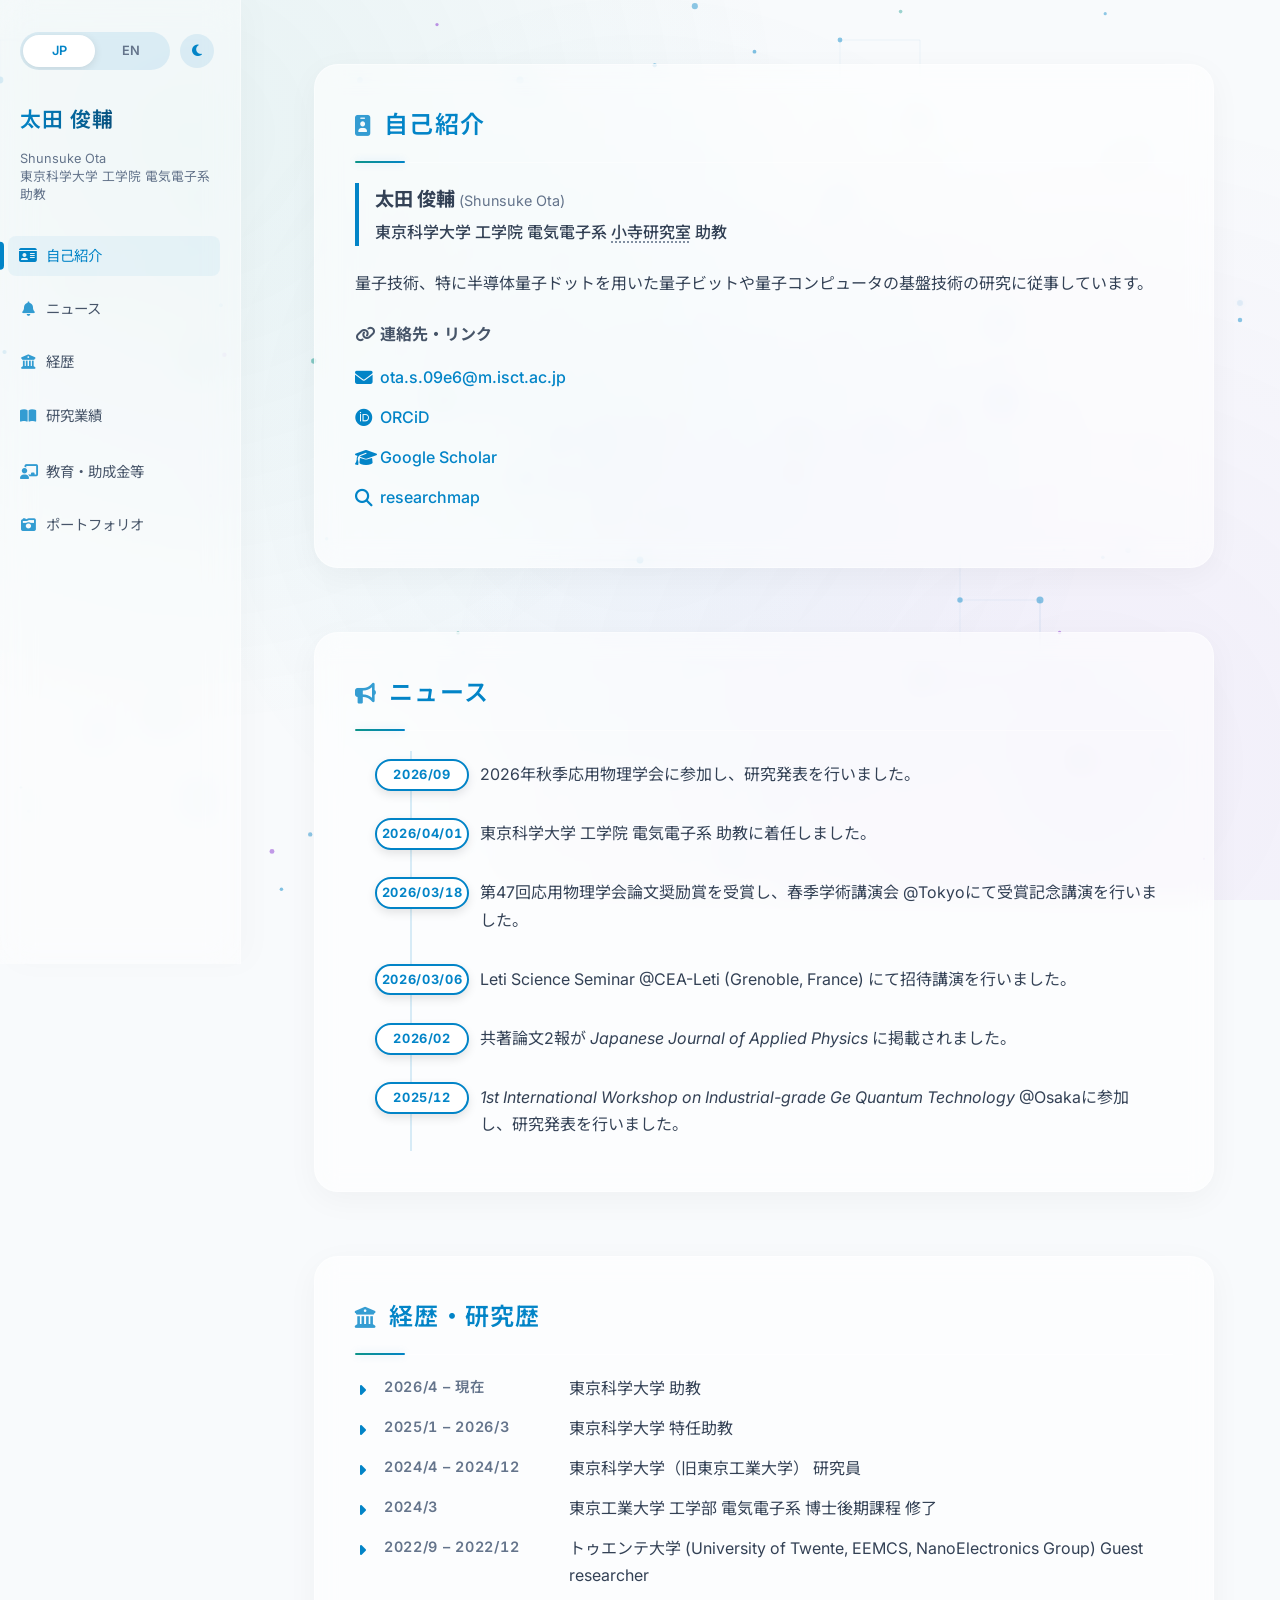
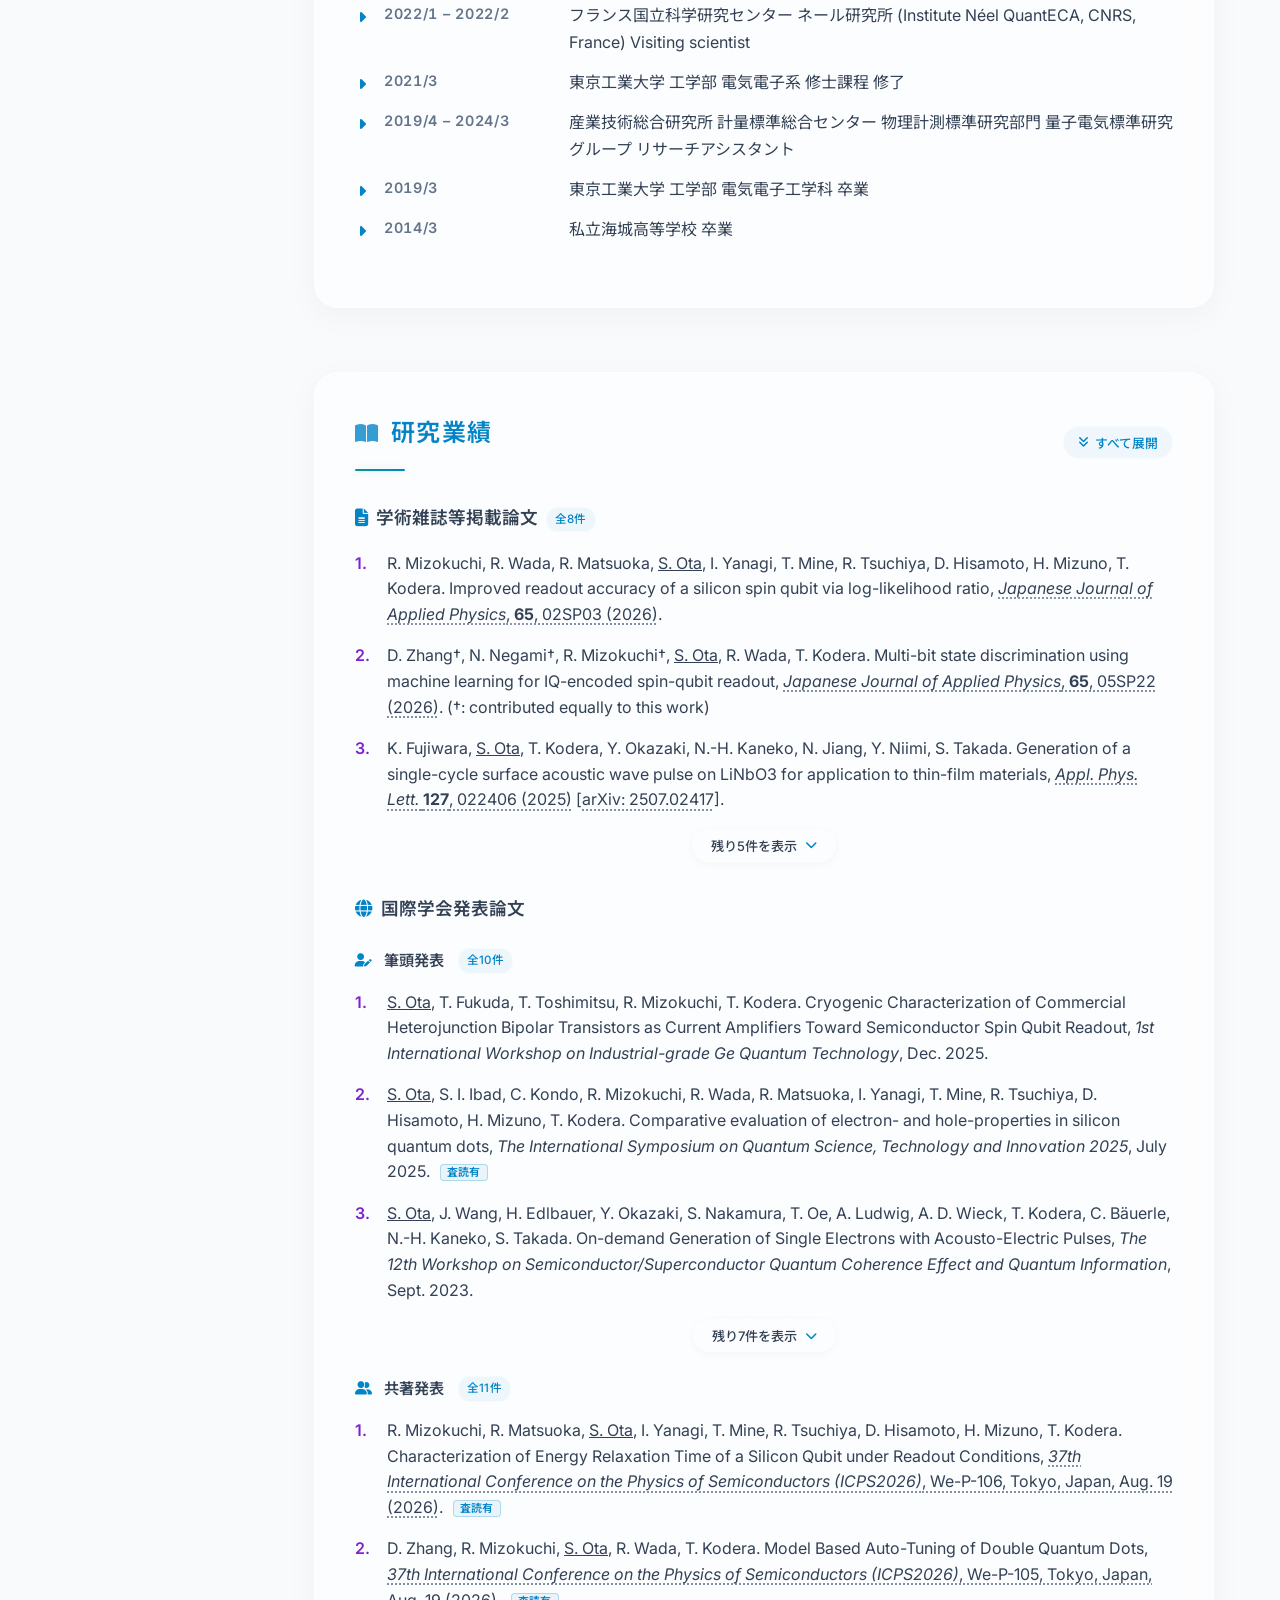
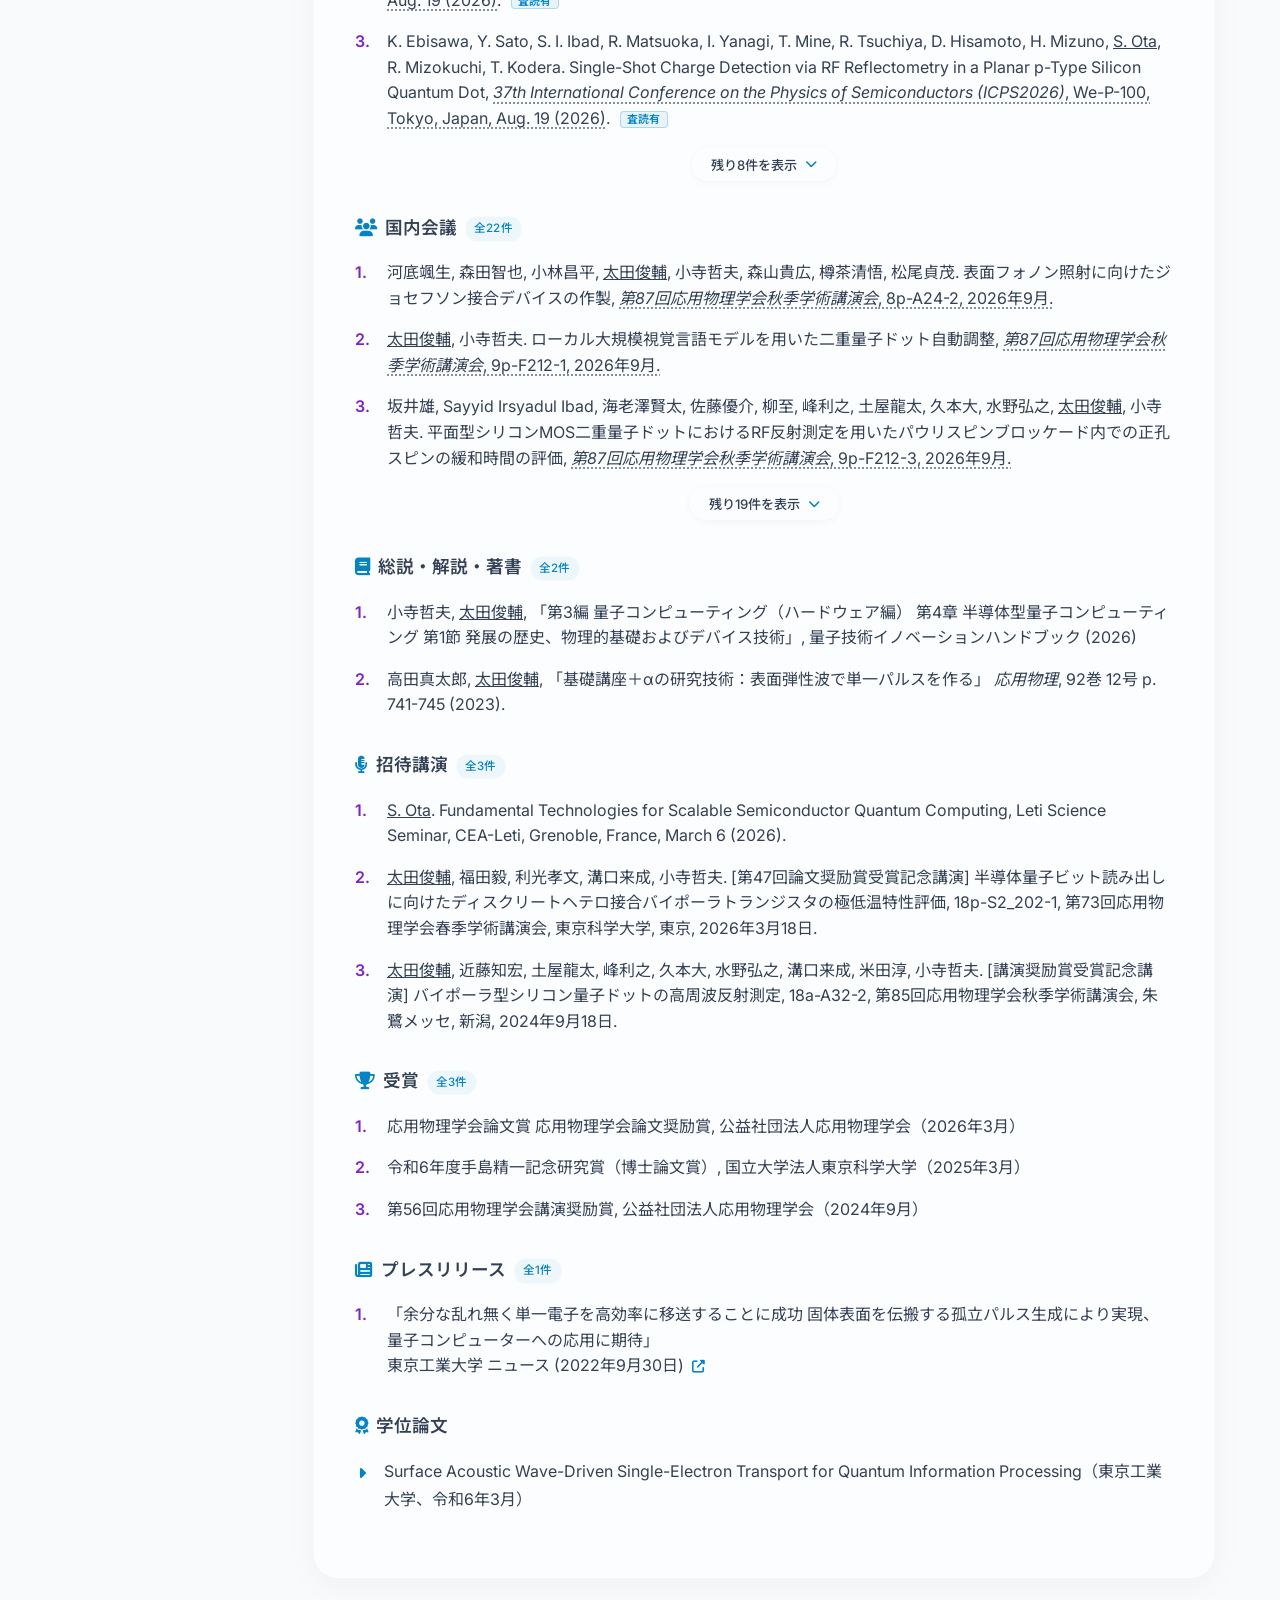
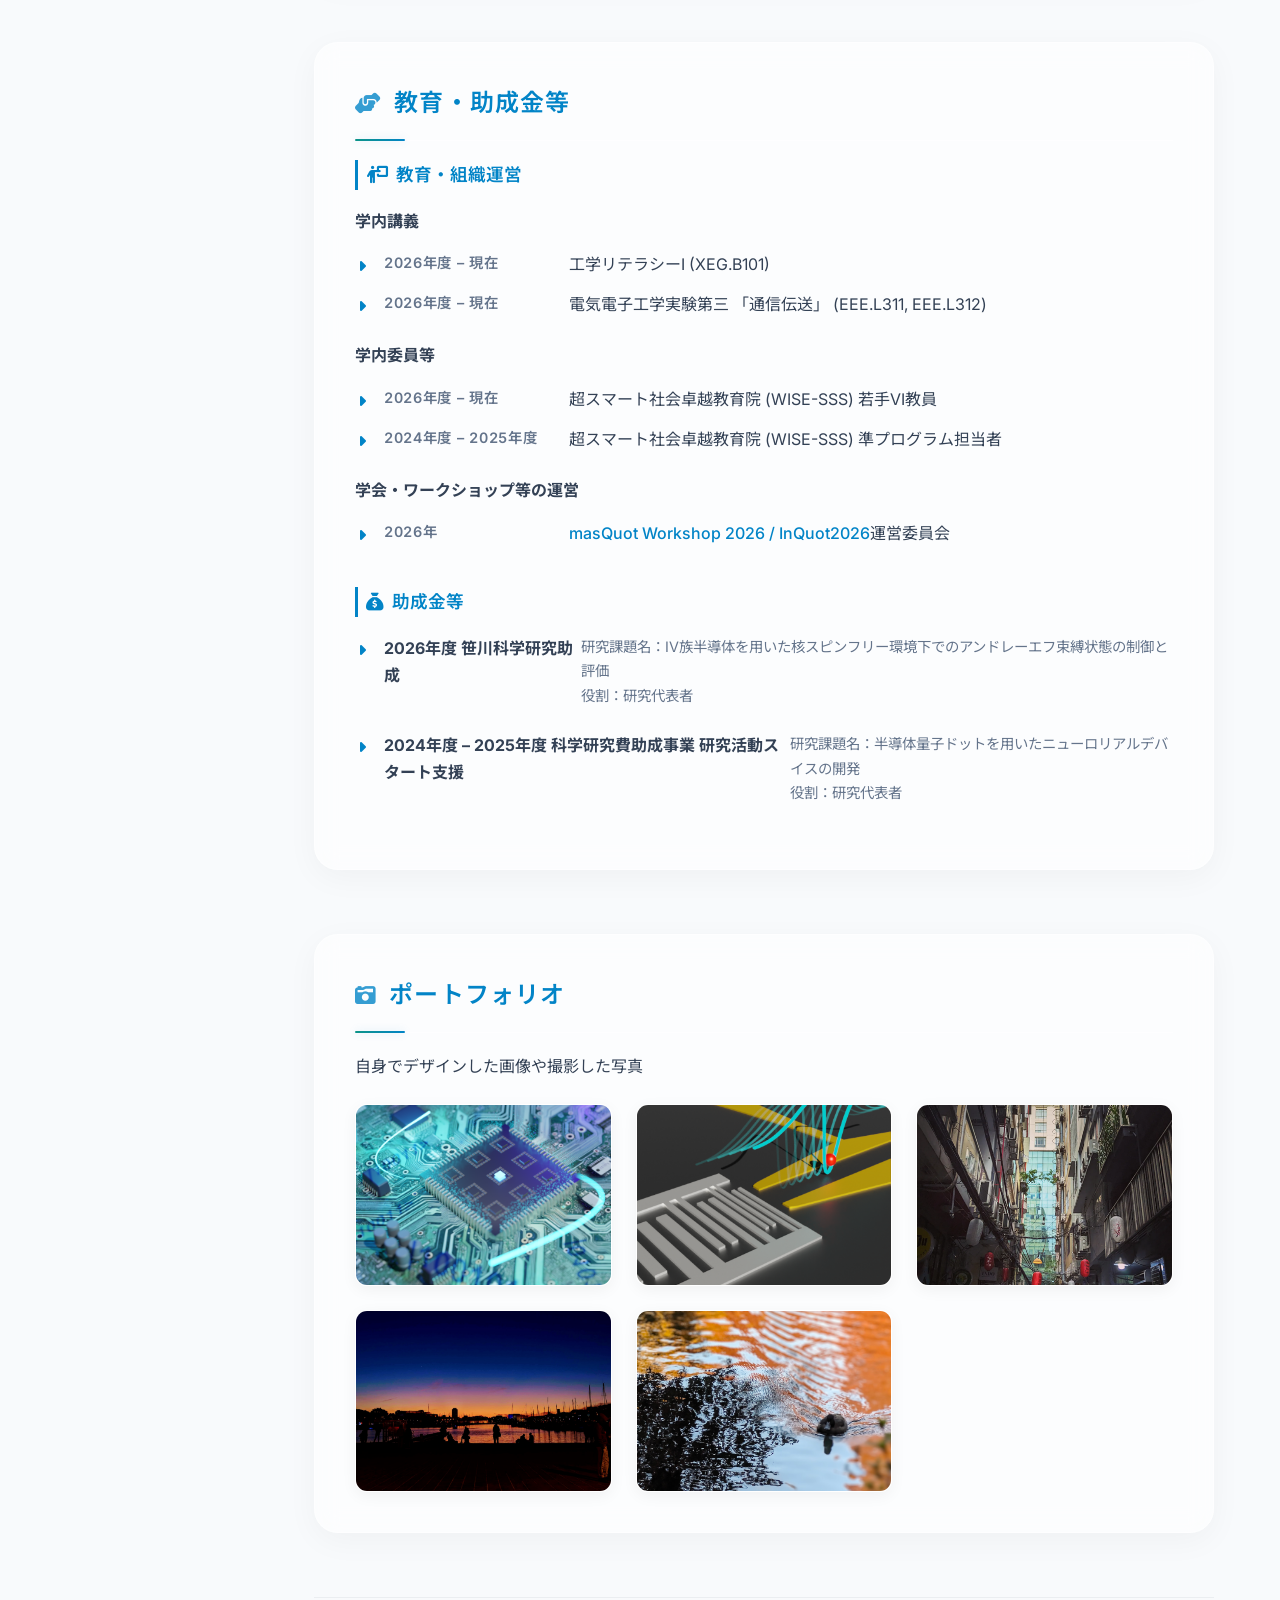
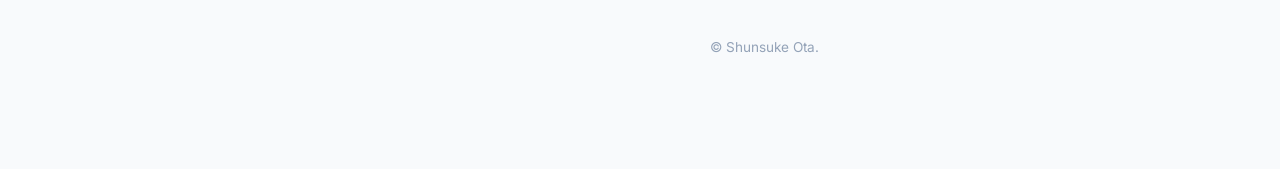
==== commit 76ad5cc4: "feat: add circuit progress indicator and quantum canvas animation effects" ====
--- a/index.html
+++ b/index.html
@@ -41,8 +41,10 @@
 </head>
 
 <body>
-
-    <div class="quantum-bg"></div>
+    <div id="circuit-progress"></div>
+    <div class="quantum-bg">
+        <canvas id="quantum-canvas"></canvas>
+    </div>
 
     <nav>
         <div class="nav-top-buttons">
--- a/index.css
+++ b/index.css
@@ -7,10 +7,14 @@
     --text-muted: #64748b;
     --accent-cyan: #0284c7;
     --accent-purple: #7e22ce;
+    --chip-emerald: #0d9488;
+    --chip-glow: rgba(2, 132, 199, 0.2);
+    --circuit-line: rgba(2, 132, 199, 0.1);
+    --circuit-pulse: #0284c7;
     
     /* UI Elements */
-    --glass-bg: rgba(255, 255, 255, 0.5);
-    --glass-border: rgba(255, 255, 255, 0.3);
+    --glass-bg: rgba(255, 255, 255, 0.6);
+    --glass-border: rgba(255, 255, 255, 0.4);
     --card-shadow: 0 8px 32px rgba(0, 0, 0, 0.04);
     --nav-bg: rgba(255, 255, 255, 0.4);
     --nav-item-color: #475569;
@@ -21,21 +25,25 @@
 
 /* Dark Theme Overrides */
 [data-theme='dark'] {
-    --bg-color: #0b0f1a;
+    --bg-color: #080c14;
     --text-primary: #f1f5f9;
     --text-secondary: #e2e8f0;
     --text-muted: #94a3b8;
-    --accent-cyan: #38bdf8;
-    --accent-purple: #c084fc;
+    --accent-cyan: #00e5ff;
+    --accent-purple: #a855f7;
+    --chip-emerald: #10b981;
+    --chip-glow: rgba(0, 229, 255, 0.28);
+    --circuit-line: rgba(0, 229, 255, 0.12);
+    --circuit-pulse: #00f0ff;
     
-    --glass-bg: rgba(15, 23, 42, 0.5);
-    --glass-border: rgba(255, 255, 255, 0.08);
-    --card-shadow: 0 8px 32px rgba(0, 0, 0, 0.25);
-    --nav-bg: rgba(15, 23, 42, 0.6);
+    --glass-bg: rgba(11, 17, 32, 0.65);
+    --glass-border: rgba(0, 229, 255, 0.12);
+    --card-shadow: 0 8px 32px rgba(0, 0, 0, 0.35);
+    --nav-bg: rgba(8, 12, 20, 0.7);
     --nav-item-color: #cbd5e1;
-    --nav-item-hover-bg: rgba(56, 189, 248, 0.1);
-    --timeline-line: rgba(56, 189, 248, 0.2);
-    --timeline-bg: #1e293b;
+    --nav-item-hover-bg: rgba(0, 229, 255, 0.08);
+    --timeline-line: rgba(0, 229, 255, 0.2);
+    --timeline-bg: #0f172a;
 }
 
 body {
@@ -51,7 +59,7 @@
     transition: background-color 0.4s ease, color 0.4s ease;
 }
 
-/* 背景: 静的なグラデーション */
+/* 背景: 半導体回路と量子の動的キャンバス */
 .quantum-bg {
     position: fixed;
     top: 0;
@@ -60,9 +68,27 @@
     height: 100vh;
     z-index: -1;
     overflow: hidden;
+    pointer-events: none;
     background-color: var(--bg-color);
-    background: radial-gradient(circle at 0% 0%, rgba(2, 132, 199, 0.06) 0%, transparent 50%),
-                radial-gradient(circle at 100% 100%, rgba(126, 34, 206, 0.06) 0%, transparent 50%);
+    background: radial-gradient(circle at 15% 15%, rgba(13, 148, 136, 0.07) 0%, transparent 45%),
+                radial-gradient(circle at 85% 85%, rgba(126, 34, 206, 0.06) 0%, transparent 50%),
+                radial-gradient(circle at 50% 50%, rgba(2, 132, 199, 0.05) 0%, transparent 60%);
+}
+
+[data-theme='dark'] .quantum-bg {
+    background: radial-gradient(circle at 10% 20%, rgba(16, 185, 129, 0.12) 0%, transparent 50%),
+                radial-gradient(circle at 90% 80%, rgba(168, 85, 247, 0.1) 0%, transparent 50%),
+                radial-gradient(circle at 50% 40%, rgba(0, 229, 255, 0.08) 0%, transparent 60%);
+}
+
+#quantum-canvas {
+    position: absolute;
+    top: 0;
+    left: 0;
+    width: 100%;
+    height: 100%;
+    display: block;
+    pointer-events: none;
 }
 
 /* サイドバー: グラスモフィズム */
@@ -277,12 +303,13 @@
 }
 
 section:hover {
-    transform: translateY(-5px);
-    border-color: rgba(2, 132, 199, 0.3);
-    box-shadow: 0 20px 40px rgba(0, 0, 0, 0.1);
+    transform: translateY(-4px);
+    border-color: var(--accent-cyan);
+    box-shadow: 0 16px 36px var(--chip-glow);
 }
 
 h2 {
+    position: relative;
     border-bottom: 1px solid var(--glass-border);
     padding-bottom: 1rem;
     font-weight: 600;
@@ -292,6 +319,24 @@
     margin-top: 0;
     display: flex;
     align-items: center;
+}
+
+/* 半導体配線・シグナルラインのアクセント */
+h2::after {
+    content: '';
+    position: absolute;
+    bottom: -1px;
+    left: 0;
+    width: 50px;
+    height: 2px;
+    background: linear-gradient(90deg, var(--chip-emerald), var(--accent-cyan));
+    box-shadow: 0 0 8px var(--chip-glow);
+    border-radius: 2px;
+    transition: width 0.4s ease;
+}
+
+section:hover h2::after {
+    width: 120px;
 }
 
 h2 i {
@@ -523,9 +568,23 @@
 }
 
 .portfolio-item:hover {
-    transform: scale(1.03);
-    box-shadow: 0 12px 30px rgba(0, 0, 0, 0.15);
+    transform: translateY(-4px) scale(1.02);
+    box-shadow: 0 14px 30px var(--chip-glow);
     border-color: var(--accent-cyan);
+}
+
+/* サイト最上部の回路シグナル光条（スクロールプログレス） */
+#circuit-progress {
+    position: fixed;
+    top: 0;
+    left: 0;
+    height: 2.5px;
+    width: 0%;
+    background: linear-gradient(90deg, var(--chip-emerald), var(--accent-cyan), var(--accent-purple));
+    box-shadow: 0 0 10px var(--accent-cyan), 0 0 4px var(--chip-emerald);
+    z-index: 9999;
+    pointer-events: none;
+    transition: width 0.1s cubic-bezier(0.25, 1, 0.5, 1);
 }
 
 .portfolio-item img {
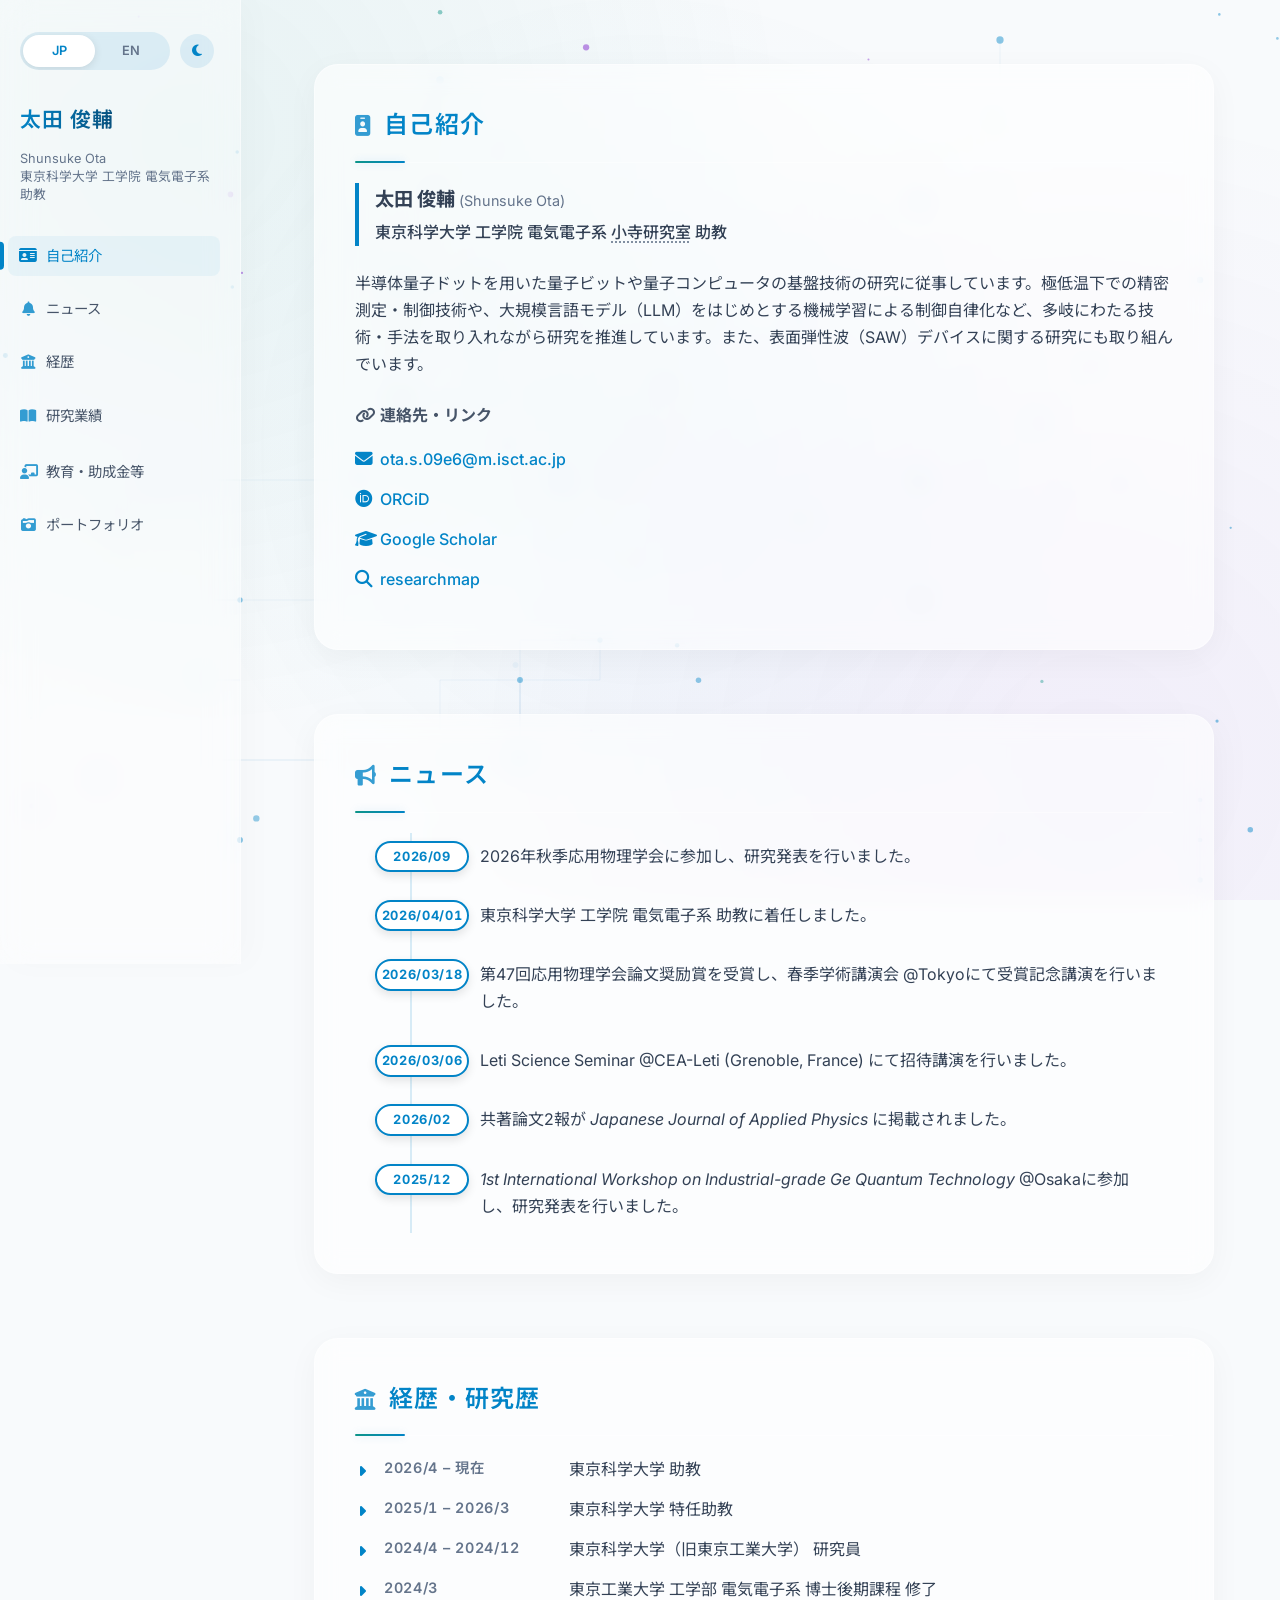
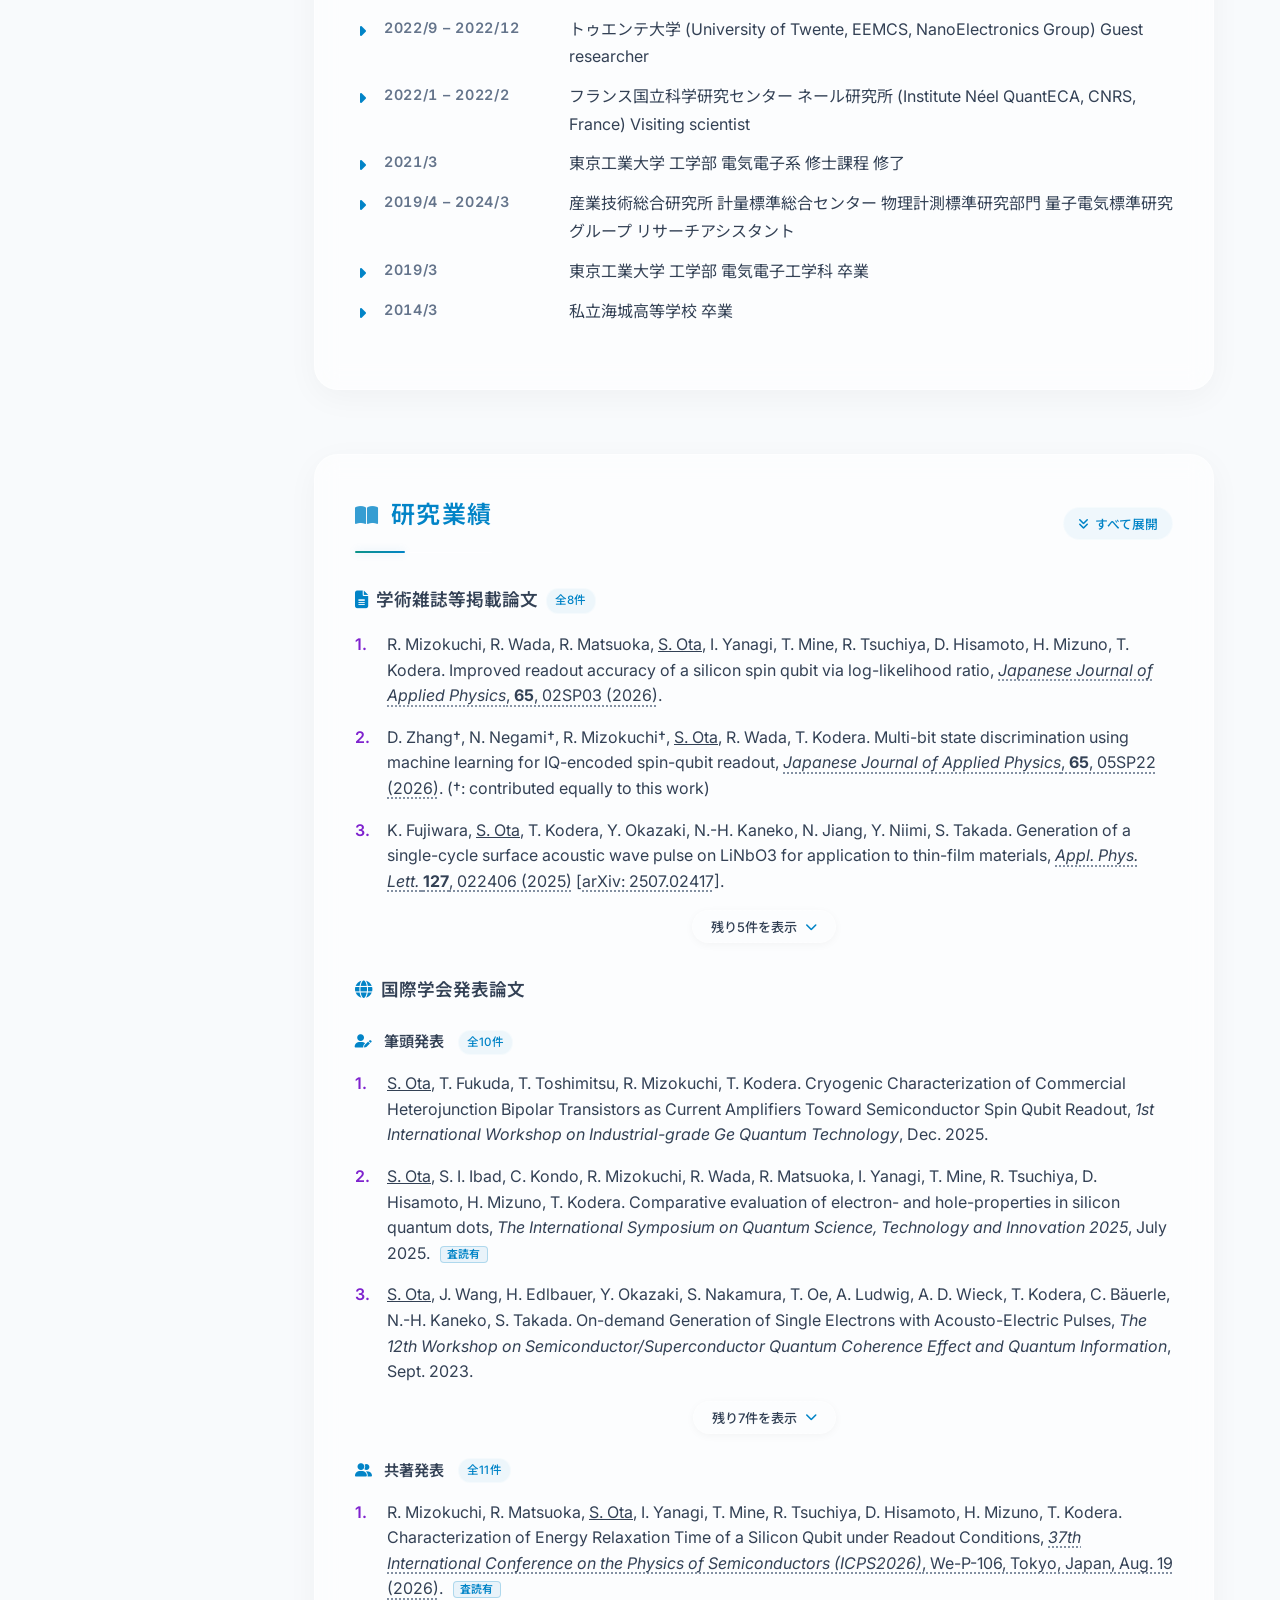
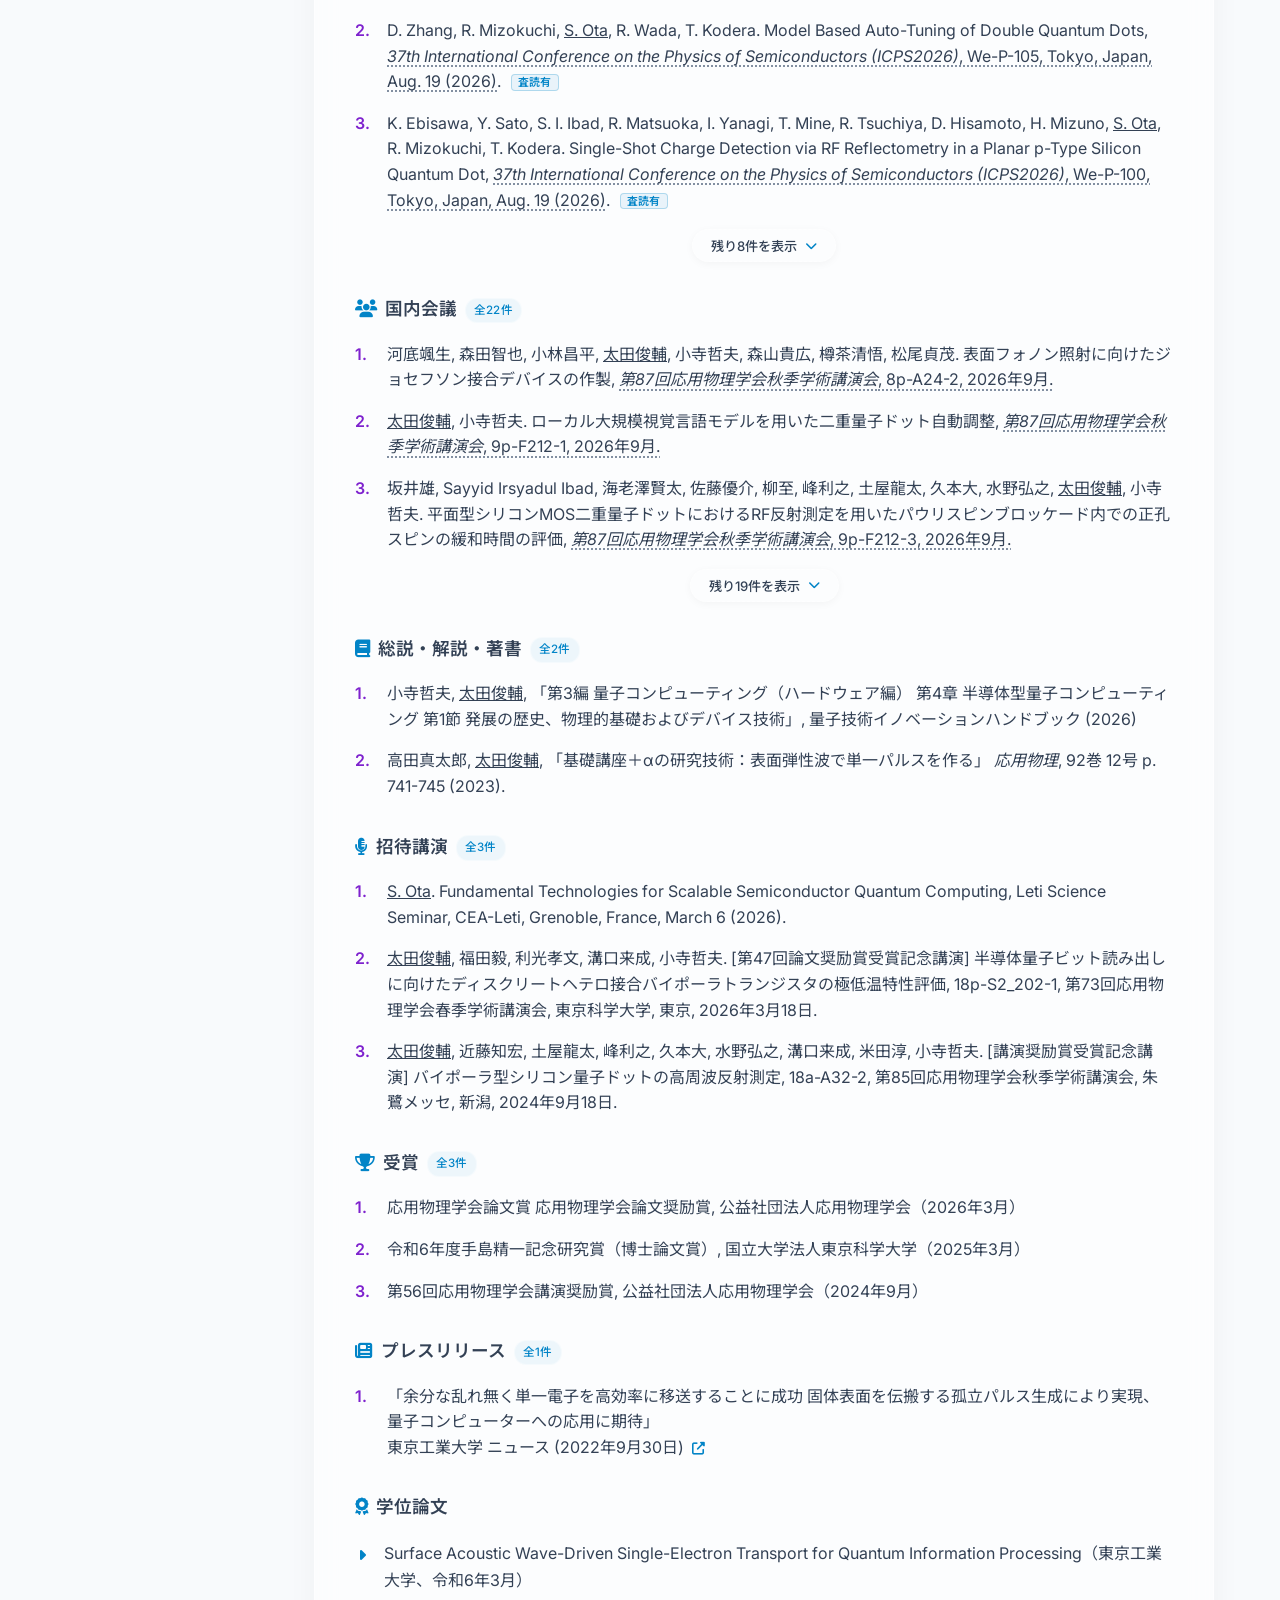
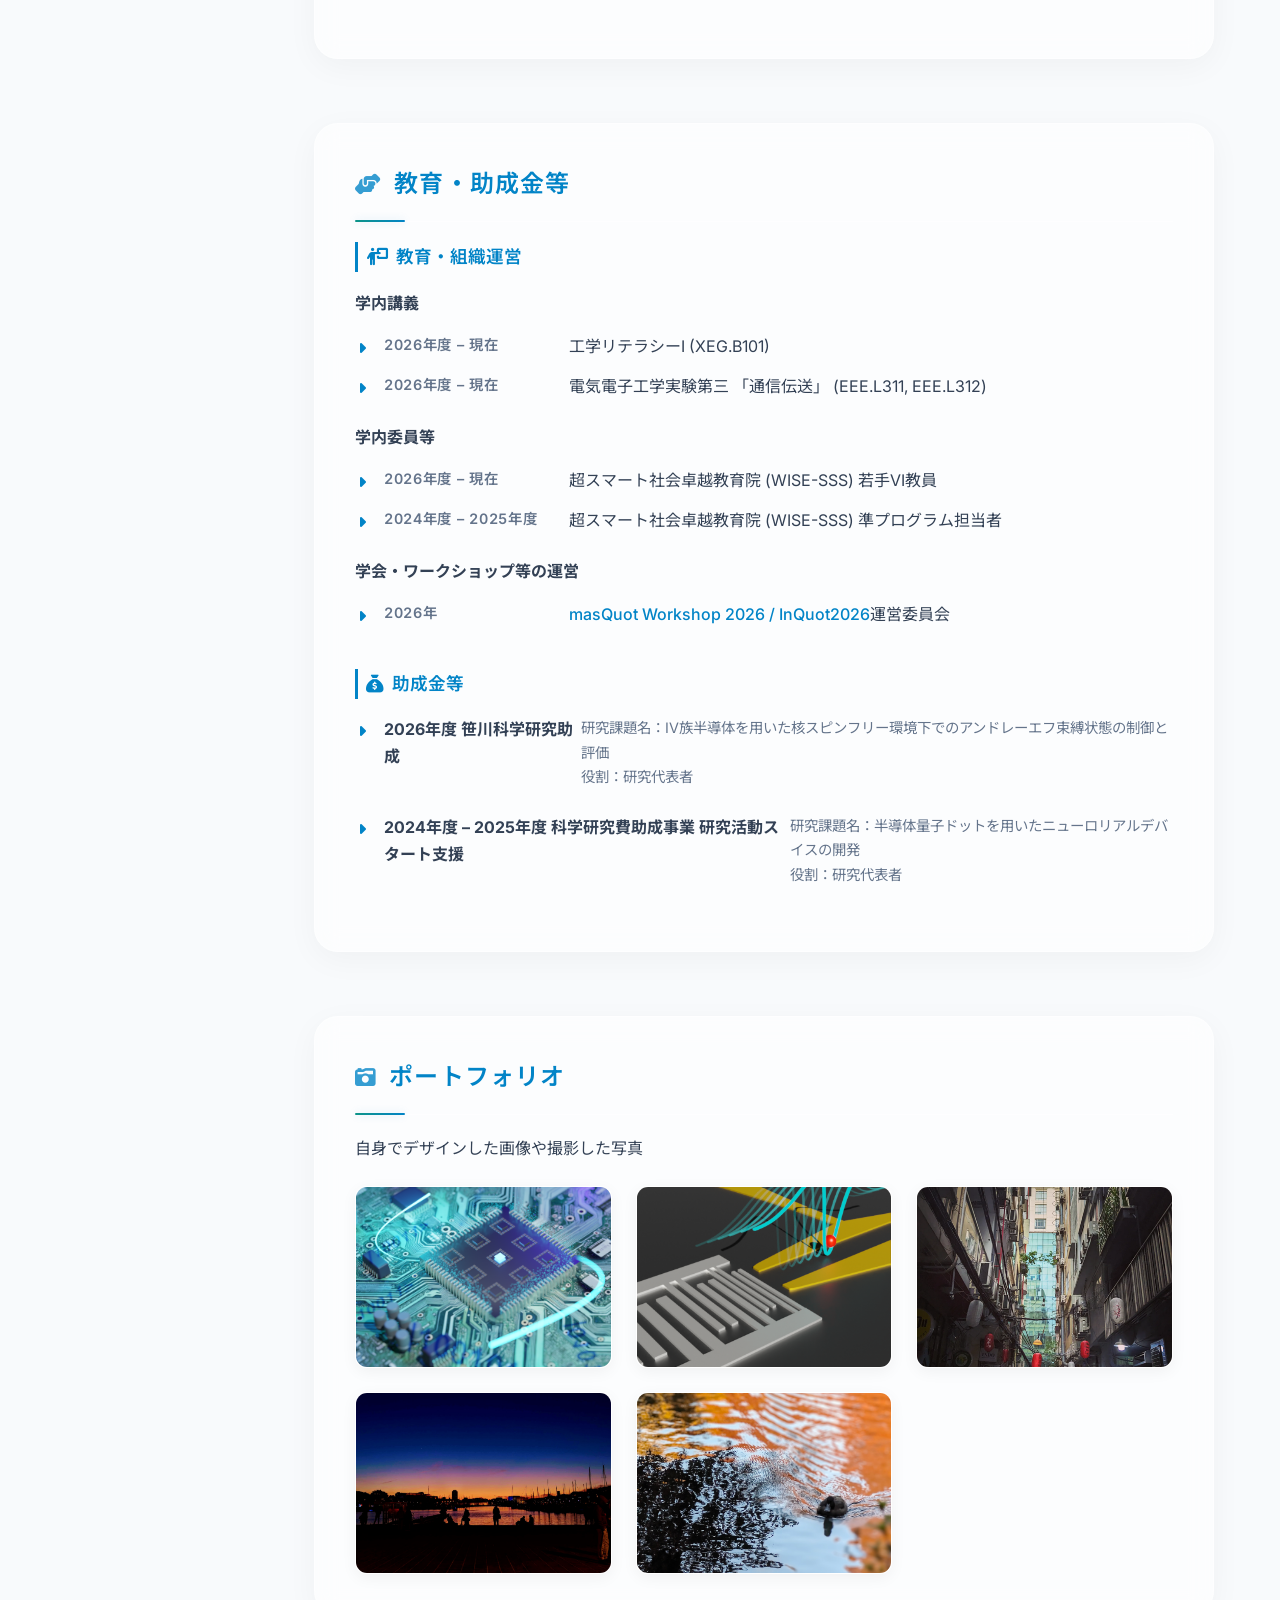
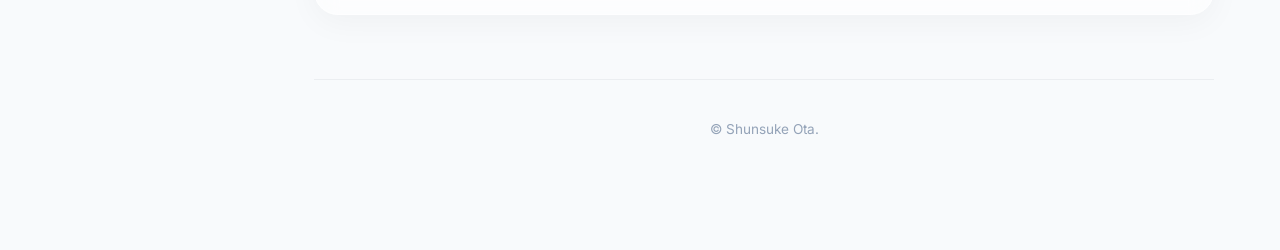
==== commit 3b50ab35: "docs: expand research description in bio with cryogenic measurement, machine learning, and SAW devic" ====
--- a/index.html
+++ b/index.html
@@ -91,7 +91,7 @@
                         class="stealth-link" title="小寺研究室">小寺研究室</a> 助教</p>
             </div>
 
-            <p>量子技術、特に半導体量子ドットを用いた量子ビットや量子コンピュータの基盤技術の研究に従事しています。</p>
+            <p>半導体量子ドットを用いた量子ビットや量子コンピュータの基盤技術の研究に従事しています。極低温下での精密測定・制御技術や、大規模言語モデル（LLM）をはじめとする機械学習による制御自律化など、多岐にわたる技術・手法を取り入れながら研究を推進しています。また、表面弾性波（SAW）デバイスに関する研究にも取り組んでいます。</p>
 
             <div style="margin-top: 1.5rem;">
                 <strong style="color: #475569;"><i class="fas fa-link" style="margin-right: 5px;"></i>連絡先・リンク</strong>
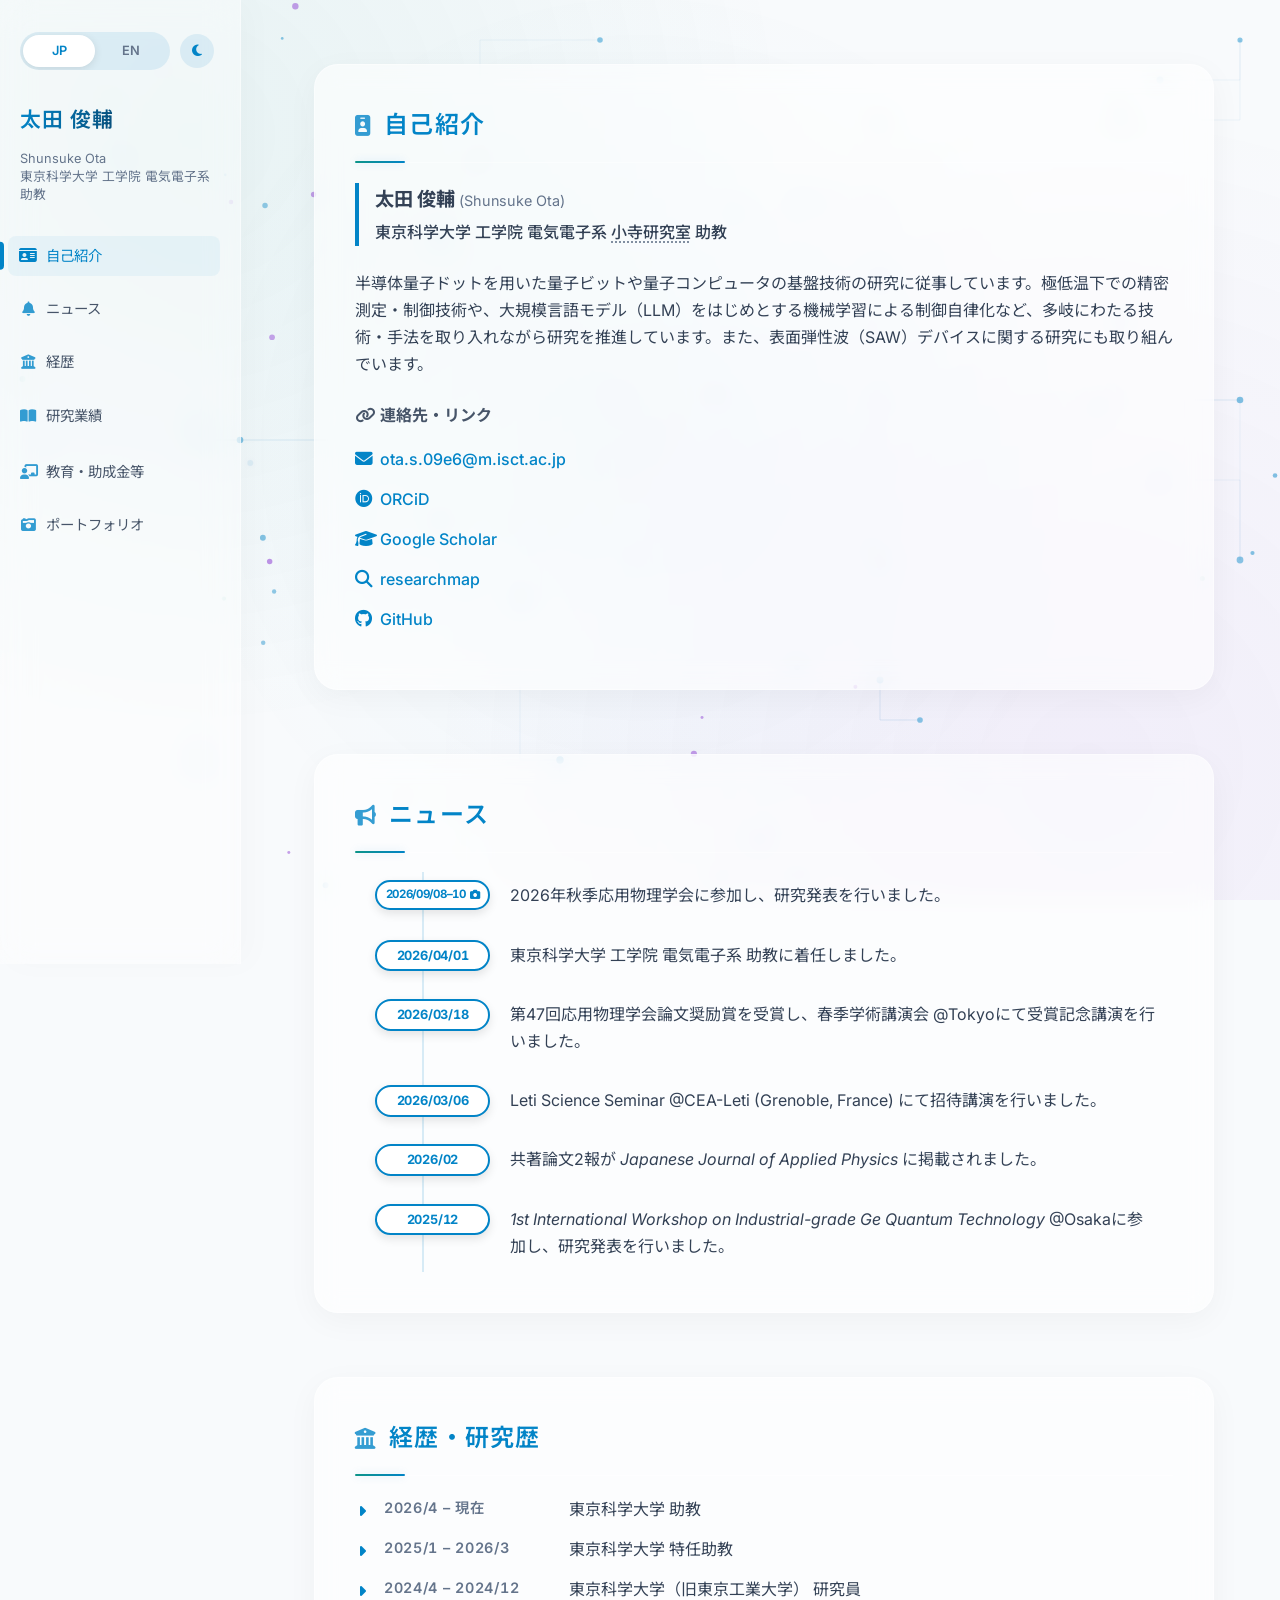
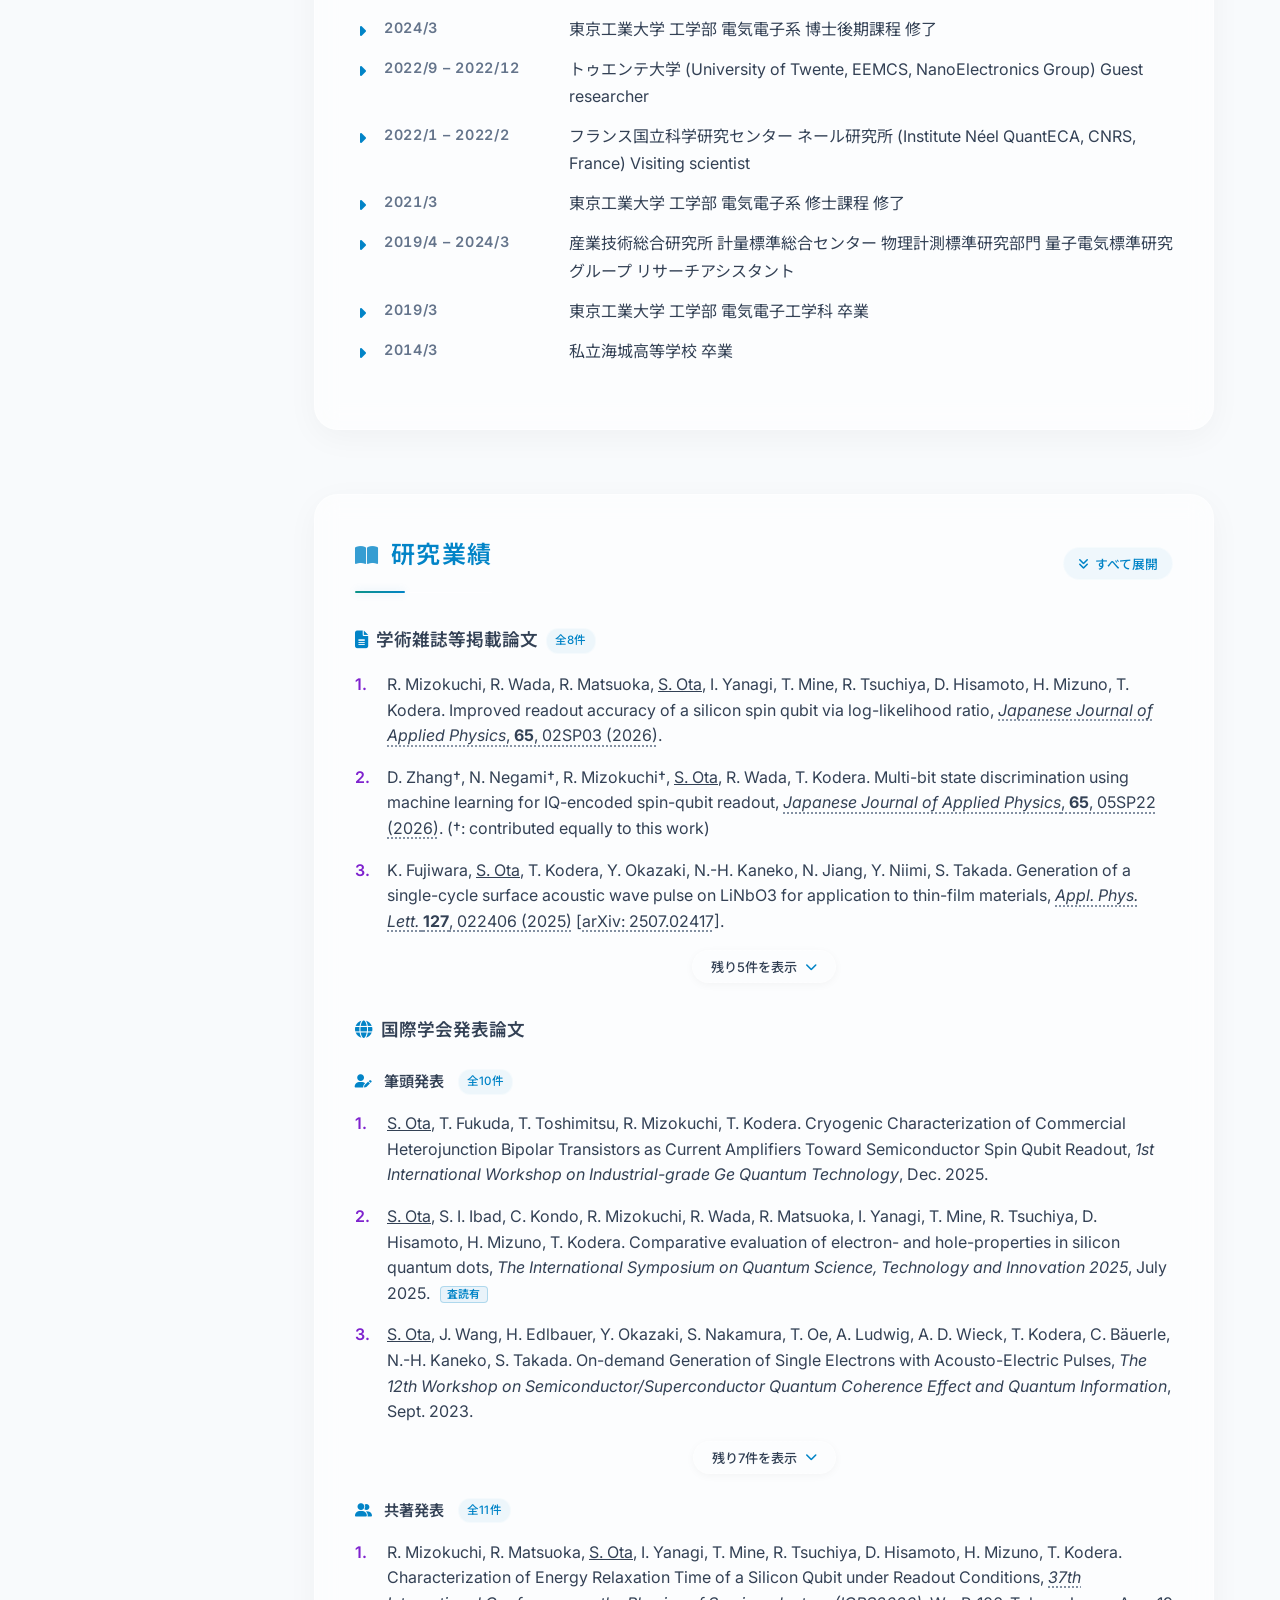
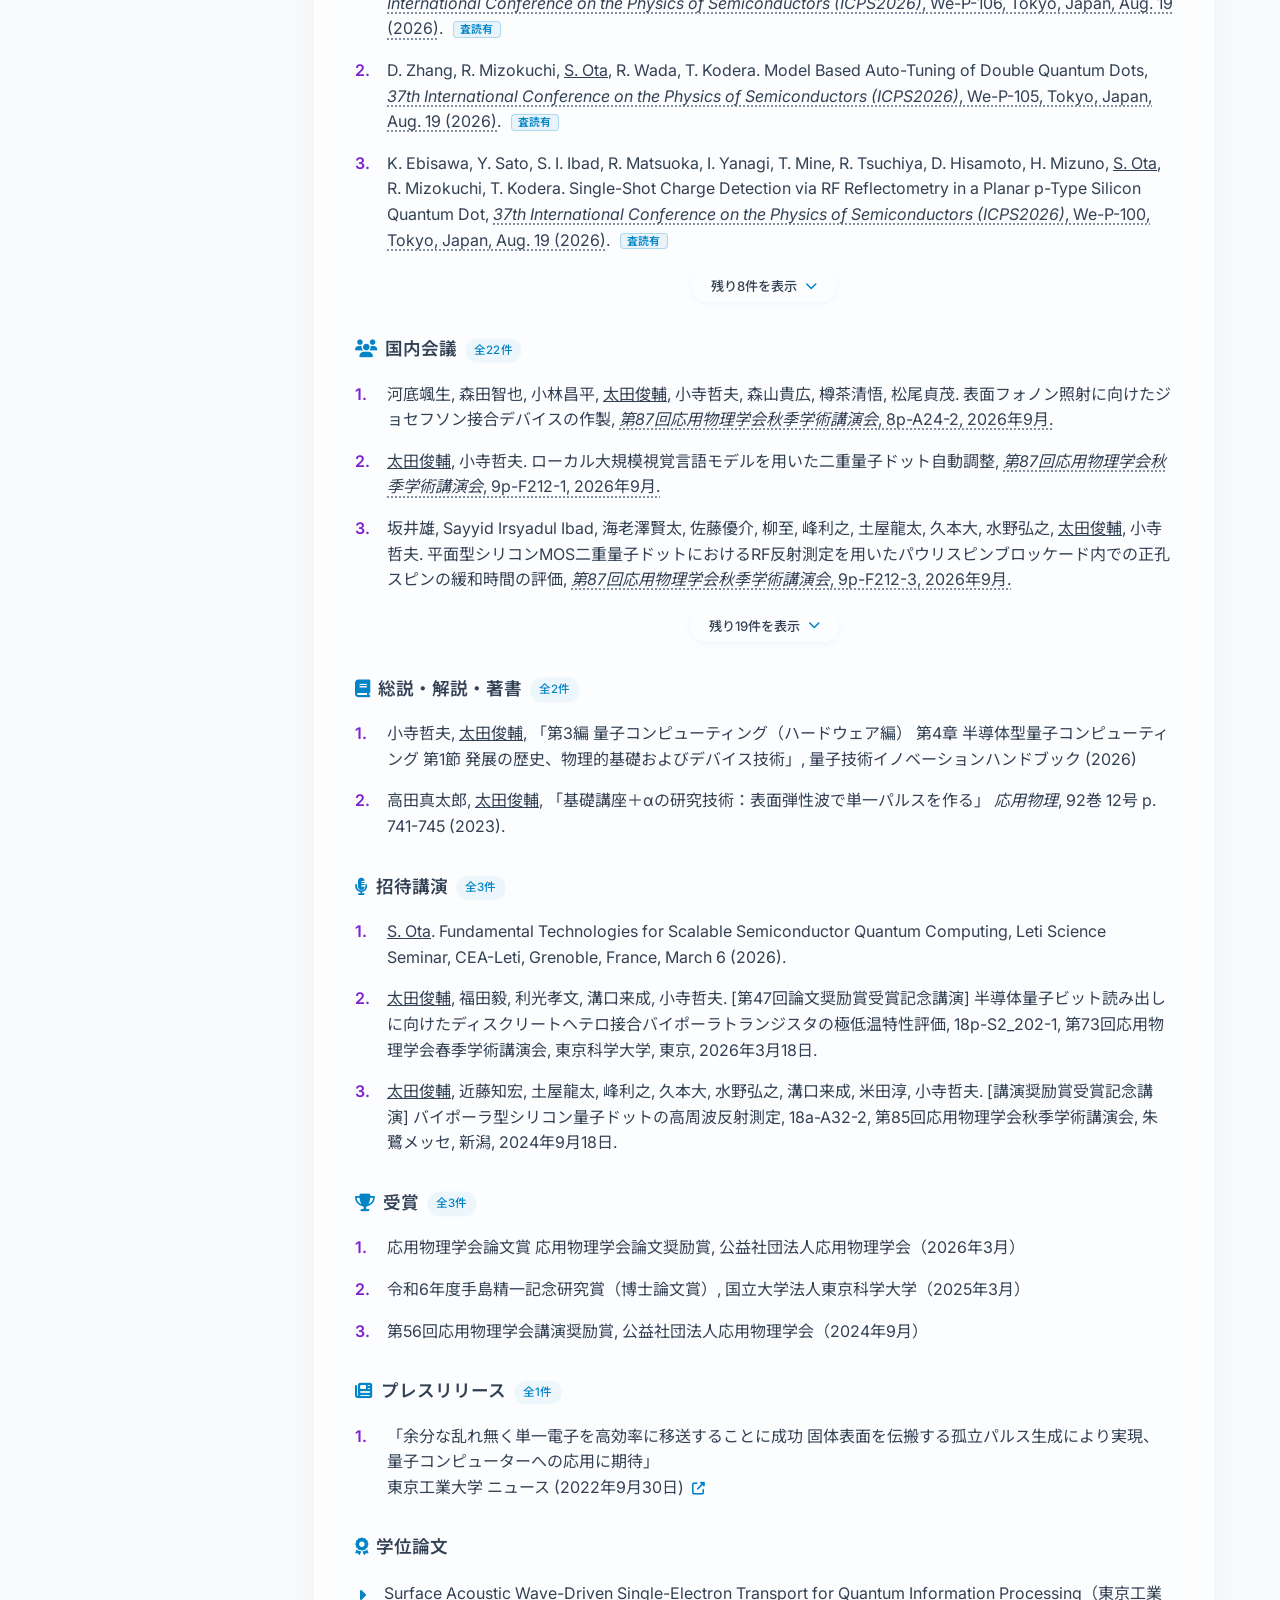
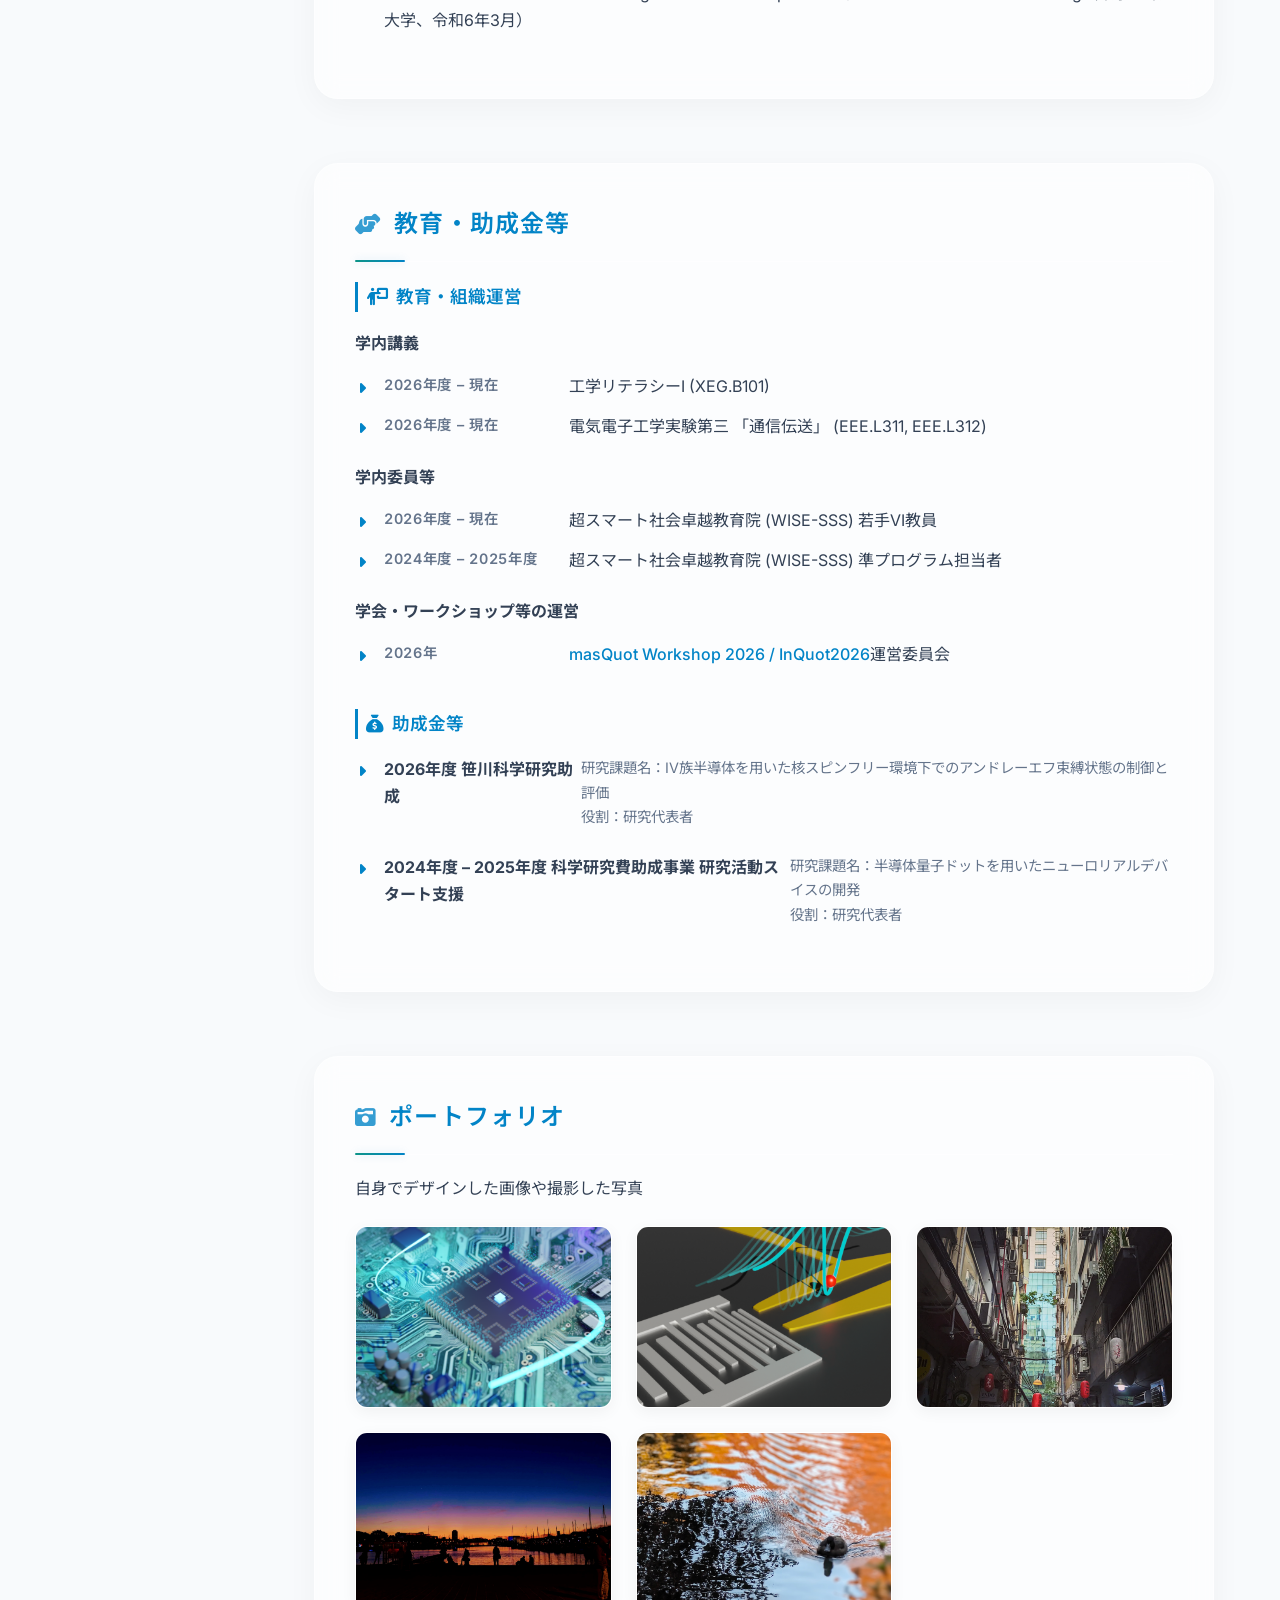
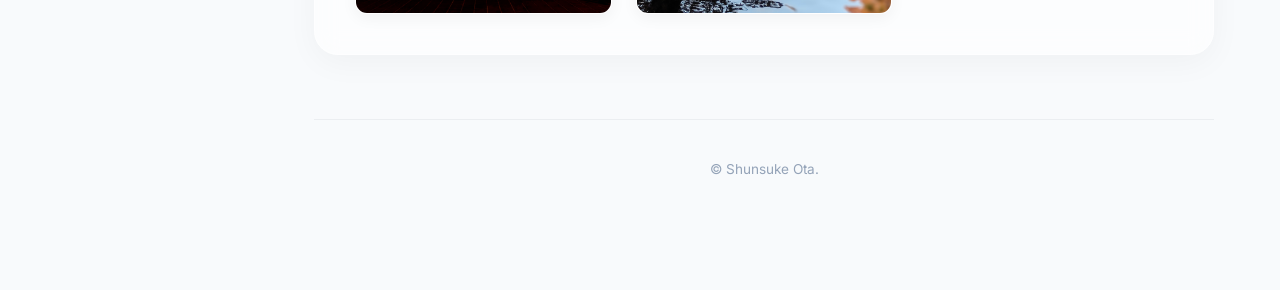
==== commit 8ea60f36: "feat: add JSAP Autumn Meeting 2026 news section with interactive accordion details and images" ====
--- a/index.html
+++ b/index.html
@@ -105,6 +105,8 @@
                             Scholar</a></li>
                     <li><i class="fas fa-search"></i> <a href="https://researchmap.jp/shunsuke_ota"
                             target="_blank">researchmap</a></li>
+                    <li><i class="fab fa-github"></i> <a href="https://github.com/shunsuke-ota25"
+                            target="_blank">GitHub</a></li>
                 </ul>
             </div>
         </section>
@@ -113,7 +115,23 @@
             <h2><i class="fas fa-bullhorn"></i>ニュース</h2>
             <div class="news-container">
                 <ul class="timeline-list">
-                    <li><span class="date">2026/09</span> 2026年秋季応用物理学会に参加し、研究発表を行いました。</li>
+                    <li class="has-detail">
+                        <span class="date">2026/09/08–10<i class="fas fa-camera pill-icon"></i></span>
+                        <span class="timeline-header">2026年秋季応用物理学会に参加し、研究発表を行いました。</span>
+                        <div class="news-detail-wrapper">
+                            <div class="news-detail-inner">
+                                <div class="news-detail-card">
+                                    <div class="news-detail-img-wrap">
+                                        <img data-src="images/jsap2026_gate.jpg" alt="第87回応用物理学会秋季学術講演会 看板（北海道大学）" class="news-detail-img">
+                                        <img data-src="images/rapidus_chitose.jpg" alt="建設中のRapidus（ラピダス）製造拠点" class="news-detail-img">
+                                    </div>
+                                    <div class="news-detail-body">
+                                        <p class="news-detail-comment">北海道大学で開催された応用物理学会に参加・登壇しました。学会および量子情報工学研究会の懇親会にも参加し、多くの研究者の方々と議論・交流を深めました。千歳では建設が進むRapidusの製造拠点も眺めることができ、大変刺激的な出張となりました。</p>
+                                    </div>
+                                </div>
+                            </div>
+                        </div>
+                    </li>
                     <li><span class="date">2026/04/01</span> 東京科学大学 工学院 電気電子系 助教に着任しました。</li>
                     <li><span class="date">2026/03/18</span> 第47回応用物理学会論文奨励賞を受賞し、春季学術講演会 @Tokyoにて受賞記念講演を行いました。</li>
                     <li><span class="date">2026/03/06</span> Leti Science Seminar @CEA-Leti (Grenoble, France)
--- a/index.css
+++ b/index.css
@@ -681,38 +681,204 @@
     position: absolute;
     top: 0;
     bottom: 0;
-    left: 55px;
+    left: 67px;
     width: 2px;
     background-color: var(--timeline-line);
 }
 
 .timeline-list li {
     position: relative;
-    padding-left: 115px;
+    padding-left: 145px;
     margin-bottom: 2rem;
     color: var(--text-secondary);
     transition: transform 0.3s;
 }
 
 .timeline-list li:hover {
-    transform: translateX(5px);
+    transform: translateX(4px);
 }
 
 .timeline-list .date {
     position: absolute;
     left: 10px;
     top: -2px;
-    width: 90px;
+    width: 115px;
     background: var(--timeline-bg);
     border: 2px solid var(--accent-cyan);
     border-radius: 20px;
     color: var(--accent-cyan);
     font-size: 0.8rem;
     font-weight: 700;
+    letter-spacing: -0.2px;
     text-align: center;
     padding: 3px 0;
     z-index: 1;
     box-shadow: 0 4px 10px rgba(0, 0, 0, 0.1);
+    transition: all 0.3s cubic-bezier(0.34, 1.4, 0.64, 1);
+    box-sizing: border-box;
+}
+
+/* 詳細付きニュース項目 */
+.timeline-list li.has-detail {
+    cursor: pointer;
+}
+
+.timeline-list li.has-detail .timeline-header {
+    display: inline-block;
+    transition: color 0.2s ease;
+    word-break: break-word;
+    line-height: 1.6;
+}
+
+.timeline-list li.has-detail:hover .timeline-header {
+    color: var(--accent-cyan);
+}
+
+/* 詳細があるピルバッジの演出 */
+.timeline-list li.has-detail .date {
+    display: inline-flex;
+    align-items: center;
+    justify-content: center;
+    width: 115px;
+    padding: 3px 4px;
+    gap: 4px;
+    font-size: 0.72rem;
+    letter-spacing: -0.3px;
+    cursor: pointer;
+}
+
+.timeline-list li.has-detail .date .pill-icon {
+    font-size: 0.65rem;
+    transition: transform 0.35s cubic-bezier(0.34, 1.56, 0.64, 1);
+    flex-shrink: 0;
+}
+
+.timeline-list li.has-detail:hover .date {
+    transform: scale(1.05);
+    box-shadow: 0 0 12px var(--chip-glow);
+    border-color: var(--accent-cyan);
+}
+
+/* ピルバッジのアクティブ・パルスアニメーション */
+@keyframes pillPulseLight {
+    0% { box-shadow: 0 0 0 0 rgba(2, 132, 199, 0.6); }
+    70% { box-shadow: 0 0 0 10px rgba(2, 132, 199, 0); }
+    100% { box-shadow: 0 0 0 0 rgba(2, 132, 199, 0); }
+}
+
+@keyframes pillPulseDark {
+    0% { box-shadow: 0 0 0 0 rgba(0, 229, 255, 0.7); }
+    70% { box-shadow: 0 0 0 10px rgba(0, 229, 255, 0); }
+    100% { box-shadow: 0 0 0 0 rgba(0, 229, 255, 0); }
+}
+
+.timeline-list li.has-detail.open .date {
+    background: linear-gradient(135deg, var(--accent-cyan), var(--chip-emerald));
+    color: #ffffff;
+    border-color: transparent;
+    animation: pillPulseLight 0.6s cubic-bezier(0.24, 0, 0.38, 1);
+}
+
+[data-theme='dark'] .timeline-list li.has-detail.open .date {
+    animation: pillPulseDark 0.6s cubic-bezier(0.24, 0, 0.38, 1);
+}
+
+.timeline-list li.has-detail.open .date .pill-icon {
+    transform: scale(1.2);
+}
+
+/* アコーディオン展開コンテナ (CSS Grid transition) */
+.news-detail-wrapper {
+    display: grid;
+    grid-template-rows: 0fr;
+    transition: grid-template-rows 0.35s cubic-bezier(0.4, 0, 0.2, 1);
+    cursor: default;
+    box-sizing: border-box;
+    max-width: 100%;
+}
+
+.timeline-list li.has-detail.open .news-detail-wrapper {
+    grid-template-rows: 1fr;
+}
+
+.news-detail-inner {
+    overflow: hidden;
+    box-sizing: border-box;
+    max-width: 100%;
+}
+
+/* 詳細カードのスタイリング */
+.news-detail-card {
+    margin-top: 0.85rem;
+    padding: 0.9rem 1.1rem;
+    background: var(--glass-bg);
+    border: 1px solid var(--glass-border);
+    border-left: 3px solid var(--accent-cyan);
+    border-radius: 12px;
+    display: flex;
+    gap: 1.2rem;
+    align-items: center;
+    box-shadow: var(--card-shadow);
+    opacity: 0;
+    transform: translateY(-8px) scale(0.98);
+    transform-origin: top left;
+    transition: opacity 0.35s ease, transform 0.35s cubic-bezier(0.34, 1.2, 0.64, 1);
+    box-sizing: border-box;
+    max-width: 100%;
+}
+
+.timeline-list li.has-detail.open .news-detail-card {
+    opacity: 1;
+    transform: translateY(0) scale(1);
+}
+
+.news-detail-img-wrap {
+    position: relative;
+    flex-shrink: 0;
+    display: flex;
+    gap: 0.6rem;
+}
+
+.news-detail-img {
+    width: 110px;
+    height: 85px;
+    object-fit: cover;
+    border-radius: 8px;
+    cursor: zoom-in;
+    display: block;
+    box-shadow: 0 4px 12px rgba(0, 0, 0, 0.1);
+    transition: transform 0.25s ease, box-shadow 0.25s ease;
+}
+
+.news-detail-img:hover {
+    transform: scale(1.05);
+    box-shadow: 0 6px 18px var(--chip-glow);
+}
+
+.news-detail-body {
+    flex: 1;
+    min-width: 0;
+}
+
+.news-detail-comment {
+    margin: 0;
+    font-size: 0.88rem;
+    line-height: 1.6;
+    color: var(--text-secondary);
+    word-break: break-word;
+}
+
+@media (max-width: 768px) {
+    .news-detail-card {
+        flex-direction: column;
+        align-items: flex-start;
+        gap: 0.8rem;
+    }
+    .news-detail-img {
+        width: 100%;
+        max-width: 240px;
+        height: 120px;
+    }
 }
 
 /* レスポンシブ */
@@ -792,8 +958,12 @@
         left: 20px;
     }
 
-    .timeline-list .date {
+    .timeline-list .date,
+    .timeline-list li.has-detail .date {
         left: 0;
+        width: auto;
+        min-width: 0;
+        padding: 3px 12px;
     }
 
     /* モバイル表示時はサイドバーのサブメニューを非表示 */
